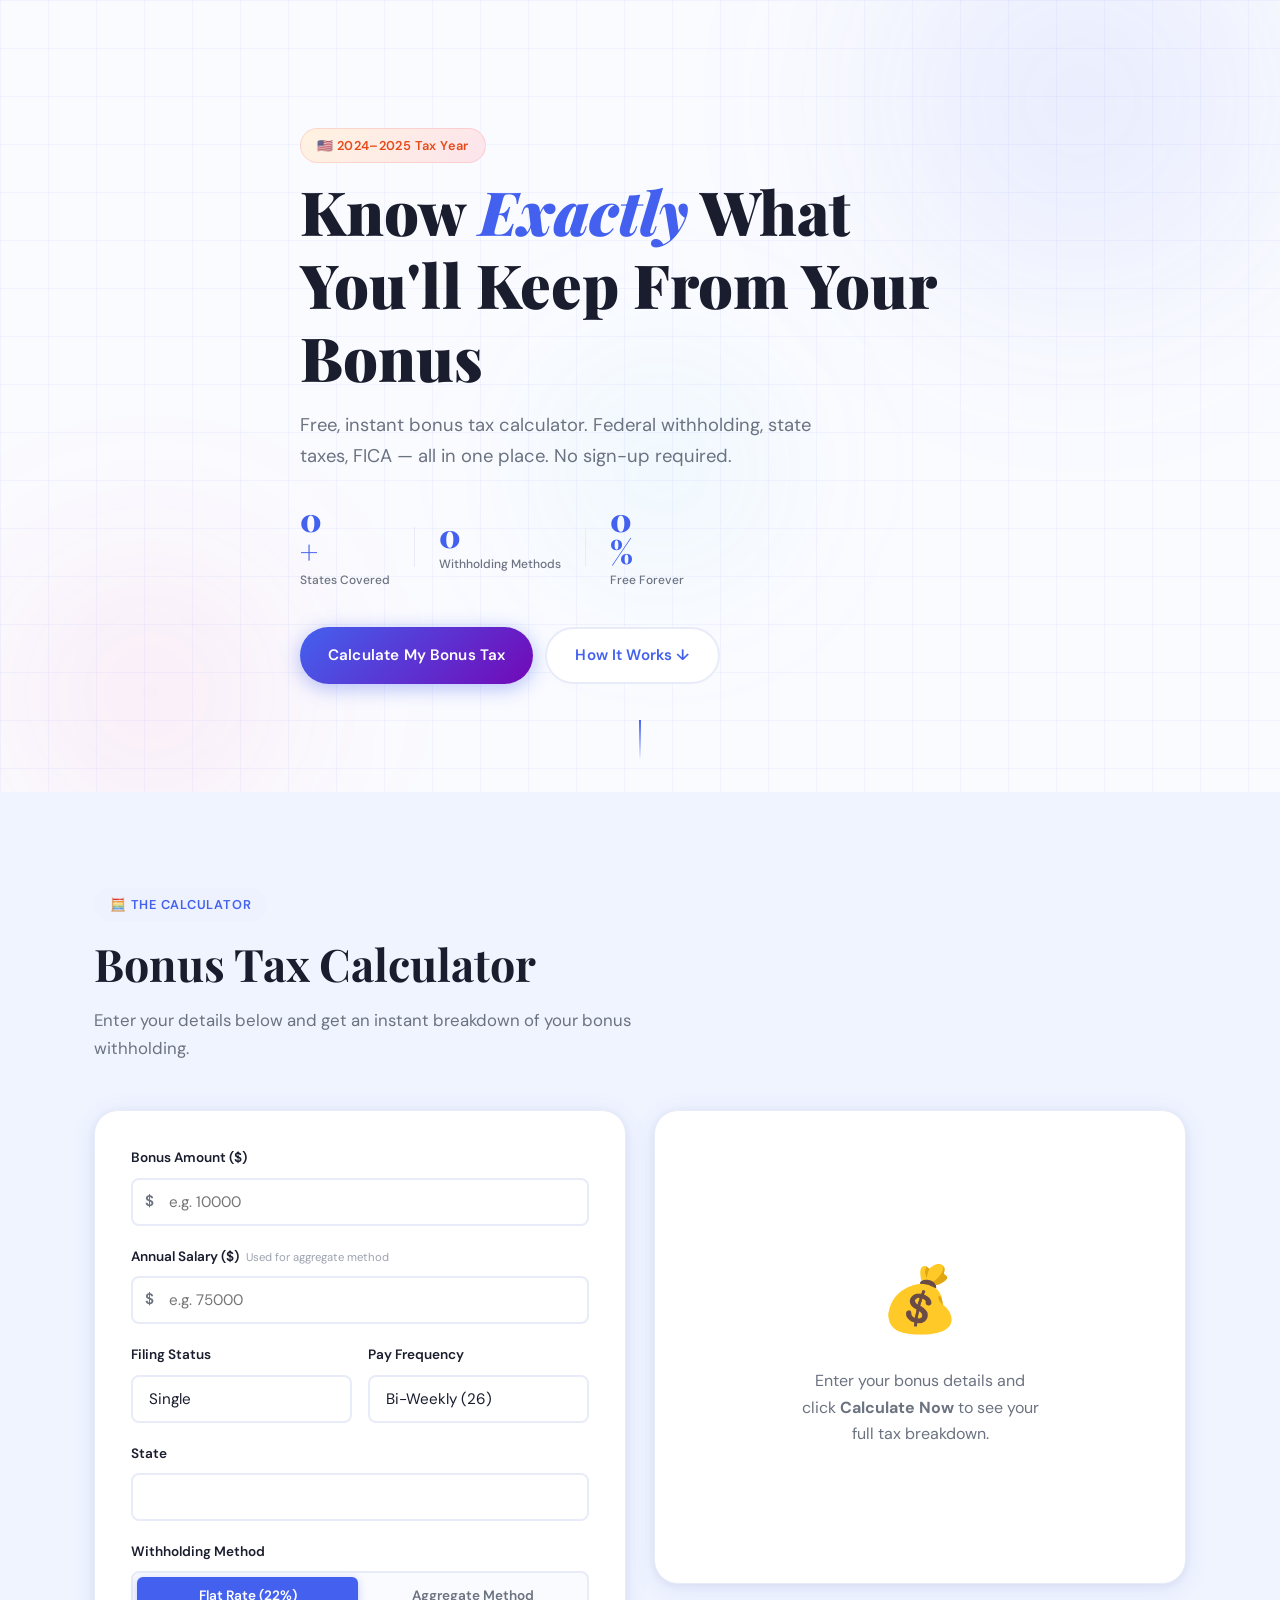
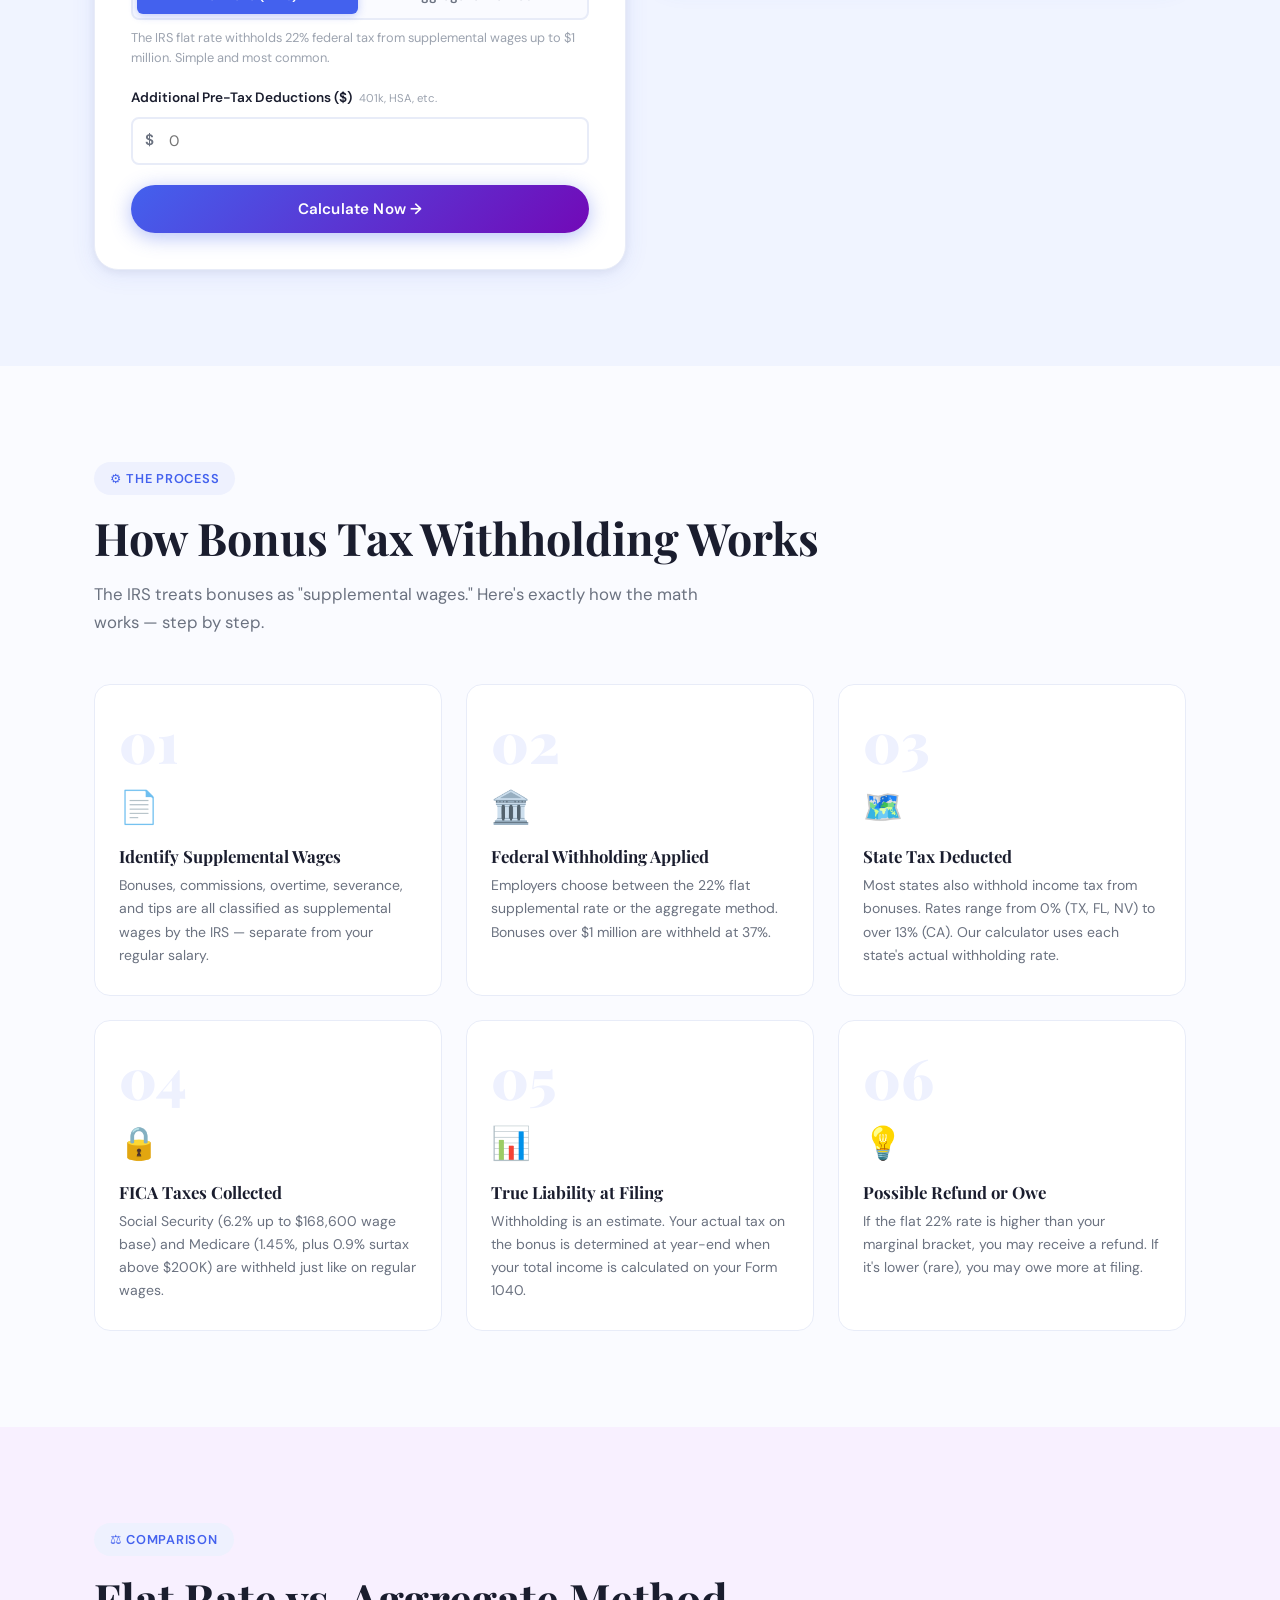
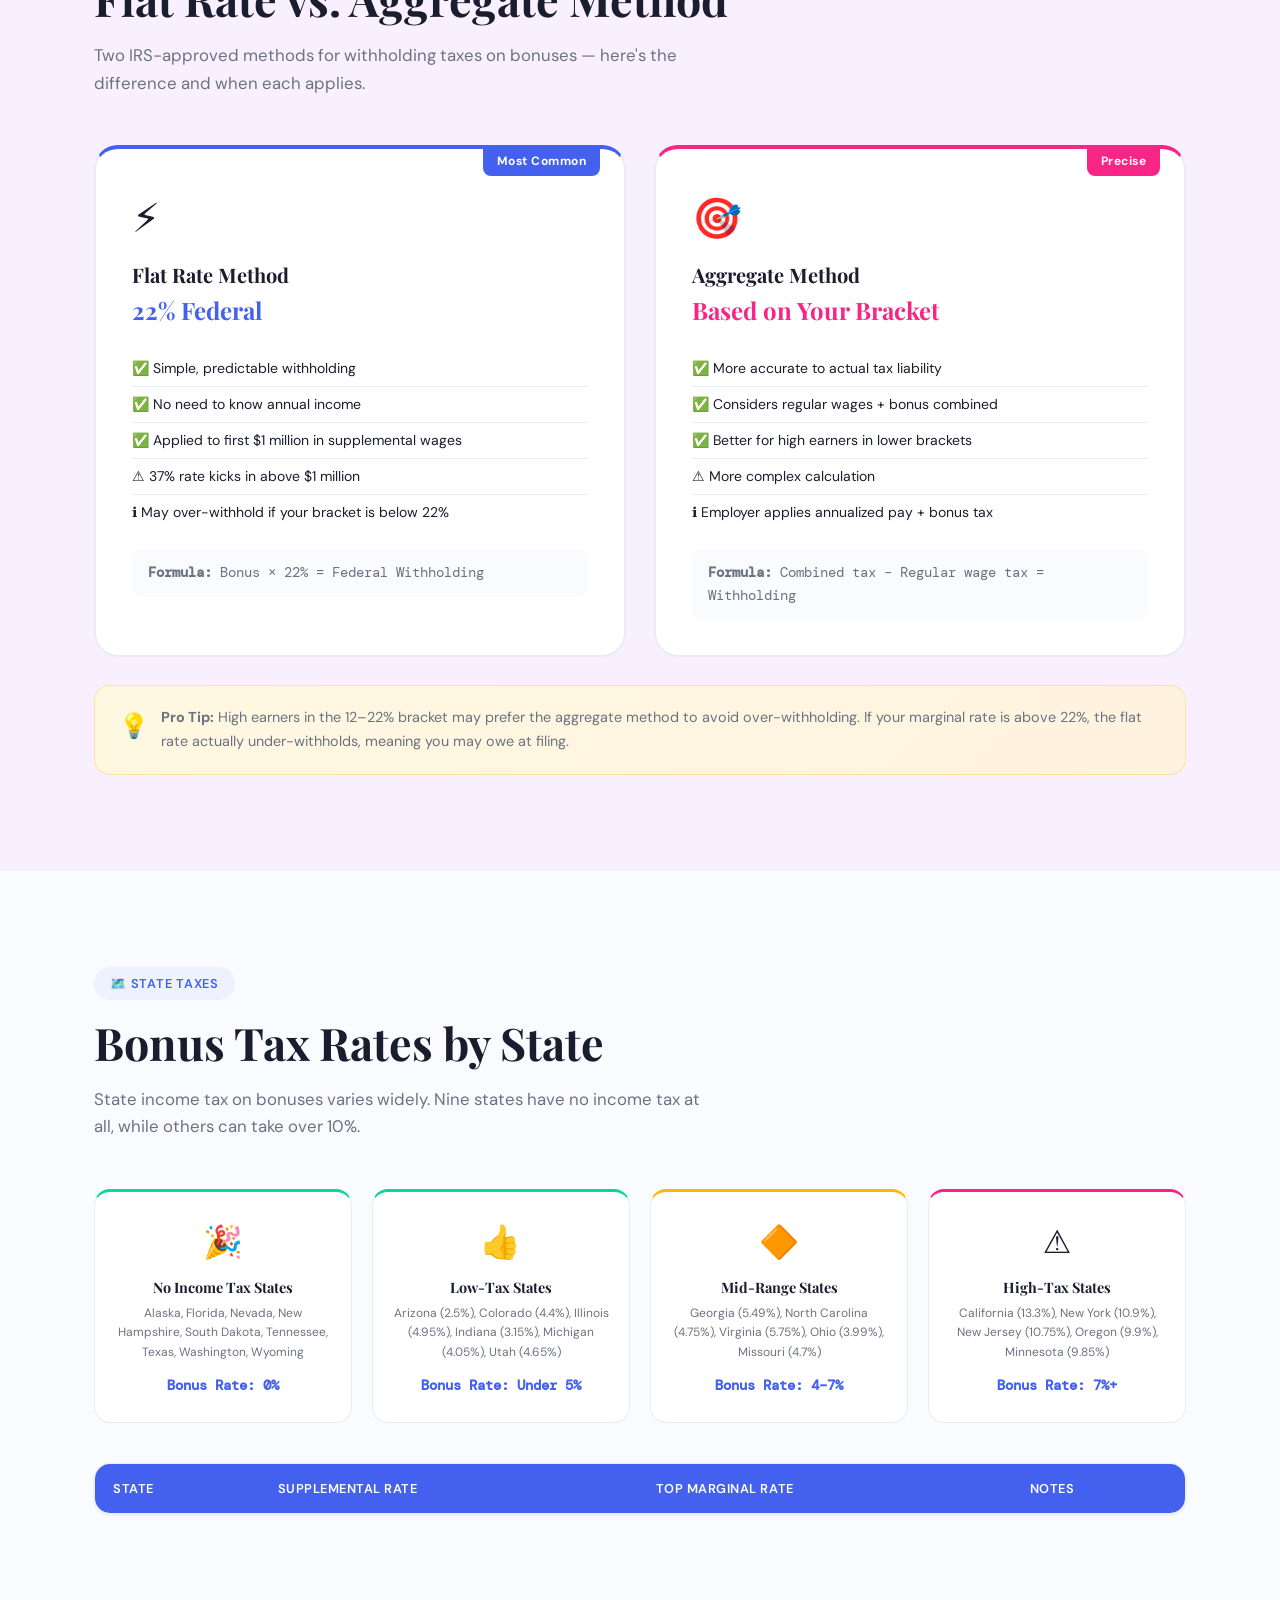
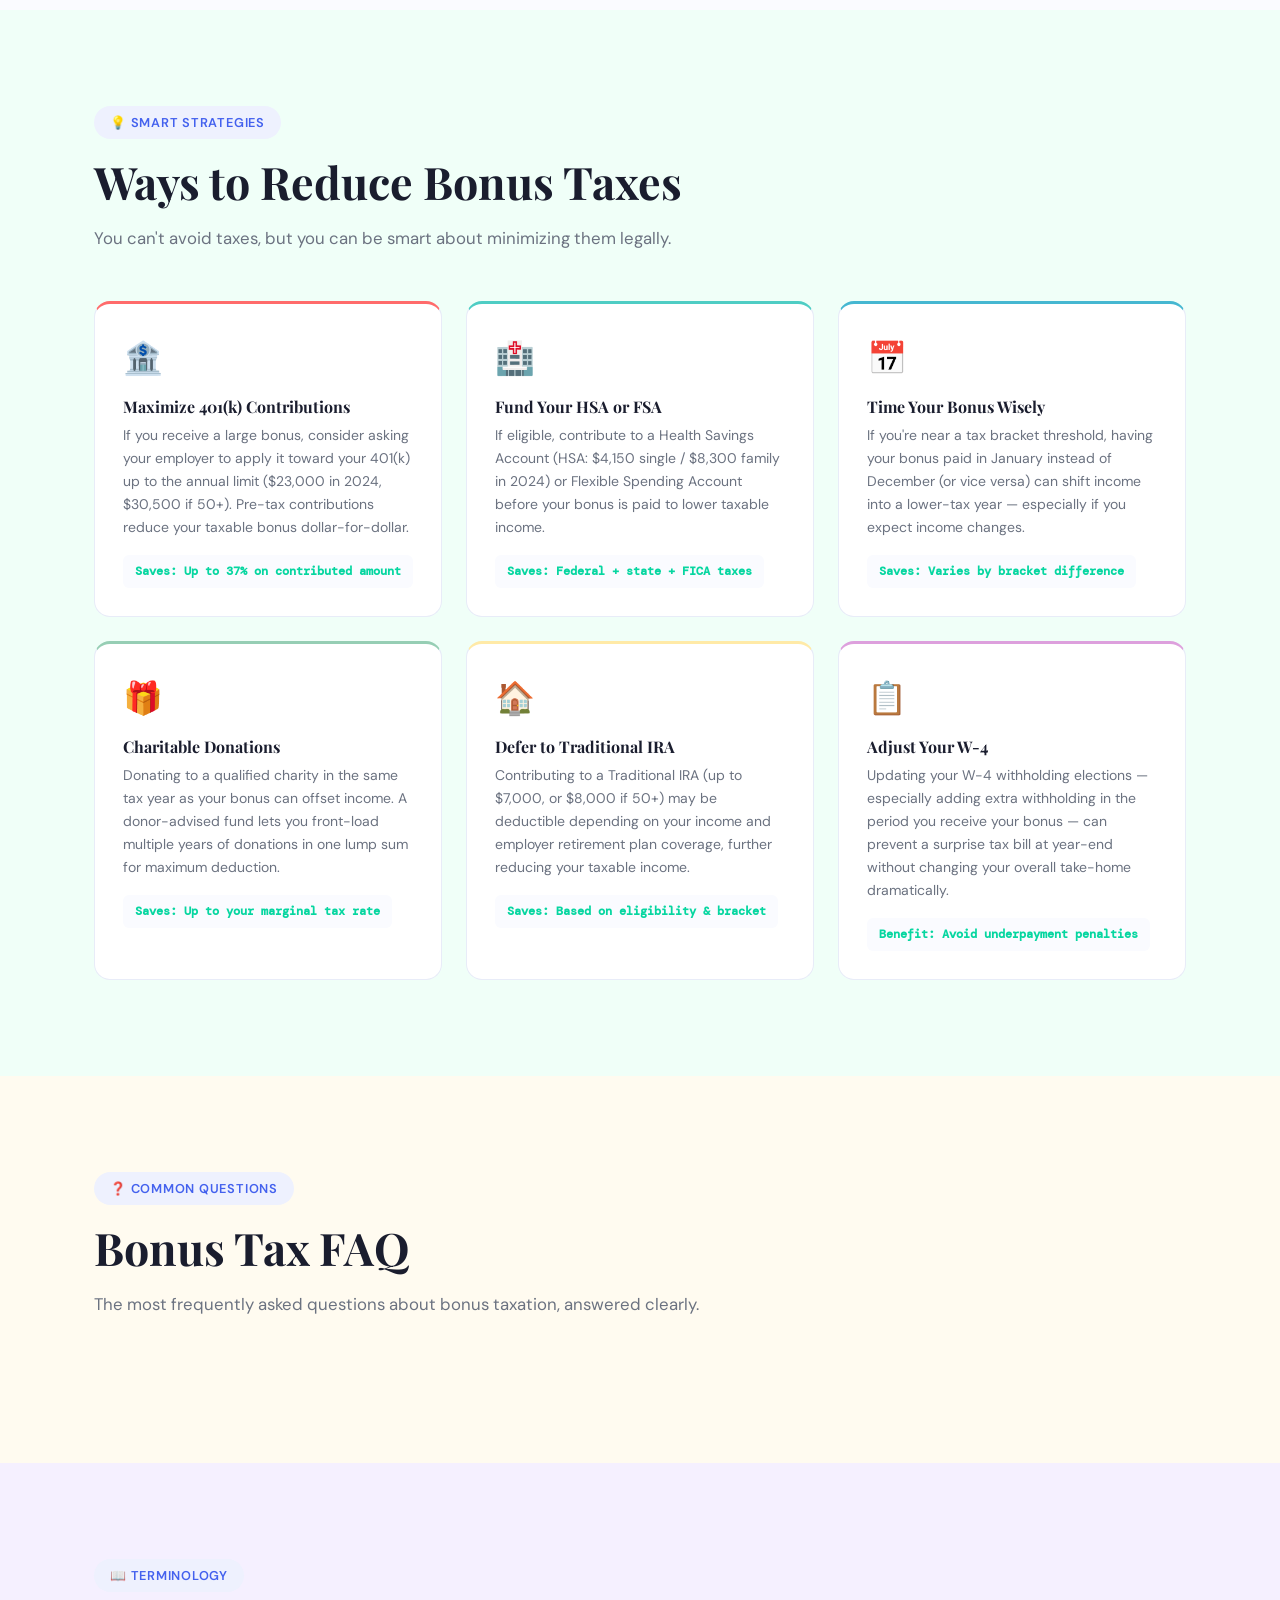
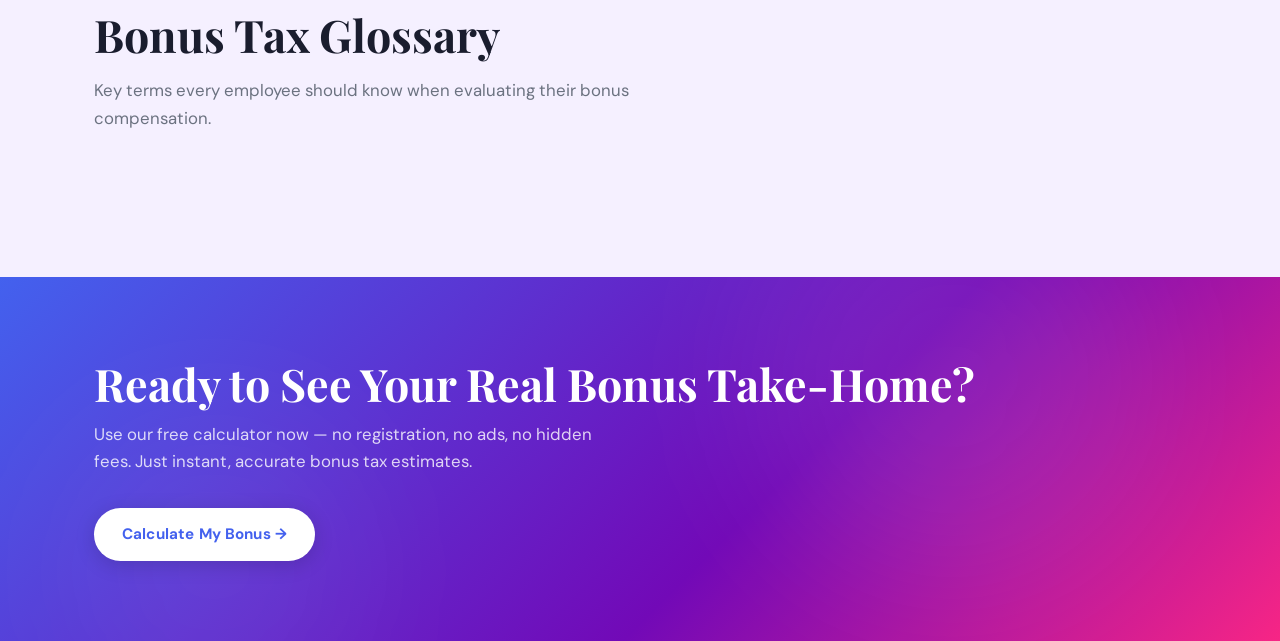
==== index.html @ 5c97c84c "Create index.html" ====
<!DOCTYPE html>
<html lang="en">
<head>
  <meta charset="UTF-8" />
  <meta name="viewport" content="width=device-width, initial-scale=1.0" />
  <title>Bonus Tax Calculator – Instant Bonus & Supplemental Wage Tax Estimator</title>
  <meta name="description" content="Free Bonus Tax Calculator – Calculate exactly how much tax you'll owe on your bonus. Supports flat-rate (22%), aggregate method, state taxes, and more. Instant, accurate results for 2024–2025." />
  <meta name="keywords" content="bonus tax calculator, supplemental wage tax, bonus tax rate, how is bonus taxed, bonus tax withholding, federal bonus tax, state bonus tax, aggregate method bonus tax, flat rate bonus tax, paycheck bonus calculator" />
  <meta name="robots" content="index, follow" />
  <link rel="canonical" href="https://bonustaxcalculator.github.io/" />

  <!-- Open Graph -->
  <meta property="og:title" content="Bonus Tax Calculator – Free & Instant" />
  <meta property="og:description" content="Find out how much of your bonus you'll keep after taxes. Federal, state, and FICA calculations in seconds." />
  <meta property="og:type" content="website" />
  <meta property="og:url" content="https://bonustaxcalculator.github.io/" />

  <!-- Twitter Card -->
  <meta name="twitter:card" content="summary_large_image" />
  <meta name="twitter:title" content="Bonus Tax Calculator" />
  <meta name="twitter:description" content="Instantly calculate your bonus after taxes. Supports all US states, filing statuses, and withholding methods." />

  <!-- Schema Markup -->
  <script type="application/ld+json">
  {
    "@context": "https://schema.org",
    "@type": "WebApplication",
    "name": "Bonus Tax Calculator",
    "url": "https://bonustaxcalculator.github.io/",
    "description": "A free online bonus tax calculator that estimates federal, state, Social Security, and Medicare taxes on supplemental wages and bonus payments.",
    "applicationCategory": "FinanceApplication",
    "operatingSystem": "All",
    "offers": {
      "@type": "Offer",
      "price": "0",
      "priceCurrency": "USD"
    },
    "featureList": [
      "Federal flat-rate bonus tax calculation (22%)",
      "Aggregate bonus tax method",
      "State income tax calculation",
      "FICA tax (Social Security & Medicare)",
      "2024-2025 tax year support",
      "All US states supported"
    ]
  }
  </script>
  <script type="application/ld+json">
  {
    "@context": "https://schema.org",
    "@type": "FAQPage",
    "mainEntity": [
      {
        "@type": "Question",
        "name": "How is a bonus taxed by the federal government?",
        "acceptedAnswer": {
          "@type": "Answer",
          "text": "The IRS classifies bonuses as supplemental wages. Employers can withhold at the flat 22% supplemental rate (or 37% above $1 million) or use the aggregate method, combining the bonus with regular wages and withholding at the blended rate."
        }
      },
      {
        "@type": "Question",
        "name": "What percentage of my bonus will I lose to taxes?",
        "acceptedAnswer": {
          "@type": "Answer",
          "text": "On average, 30–40% of a bonus is withheld when combining federal (22%), state, Social Security (6.2%), and Medicare (1.45%) taxes. Your actual take-home depends on your state, filing status, and total annual income."
        }
      },
      {
        "@type": "Question",
        "name": "Is a bonus taxed differently than regular income?",
        "acceptedAnswer": {
          "@type": "Answer",
          "text": "Bonuses are taxed at the same marginal rates as regular income on your tax return. However, withholding differs — employers use either the flat 22% supplemental rate or the aggregate method, which can create a larger withholding than your actual liability."
        }
      }
    ]
  }
  </script>

  <link rel="preconnect" href="https://fonts.googleapis.com" />
  <link rel="preconnect" href="https://fonts.gstatic.com" crossorigin />
  <link href="https://fonts.googleapis.com/css2?family=Playfair+Display:wght@700;900&family=DM+Sans:wght@300;400;500;600&family=DM+Mono:wght@400;500&display=swap" rel="stylesheet" />

  <link rel="stylesheet" href="style.css" />
</head>
<body>
  <div id="header-root"></div>

  <!-- HERO -->
  <section class="hero" id="home">
    <div class="hero-bg">
      <div class="blob blob-1"></div>
      <div class="blob blob-2"></div>
      <div class="blob blob-3"></div>
      <div class="grid-overlay"></div>
    </div>
    <div class="container hero-inner">
      <div class="hero-text animate-up">
        <span class="hero-badge">🇺🇸 2024–2025 Tax Year</span>
        <h1>Know <em>Exactly</em> What You'll Keep From Your Bonus</h1>
        <p class="hero-sub">Free, instant bonus tax calculator. Federal withholding, state taxes, FICA — all in one place. No sign-up required.</p>
        <div class="hero-stats">
          <div class="stat"><span class="stat-num" data-count="50">0</span><span>+</span><small>States Covered</small></div>
          <div class="stat-div"></div>
          <div class="stat"><span class="stat-num" data-count="2">0</span><span></span><small>Withholding Methods</small></div>
          <div class="stat-div"></div>
          <div class="stat"><span class="stat-num" data-count="100">0</span><span>%</span><small>Free Forever</small></div>
        </div>
      </div>
      <div class="hero-cta animate-up delay-2">
        <a href="#calculator" class="btn btn-primary pulse">Calculate My Bonus Tax</a>
        <a href="#how-it-works" class="btn btn-ghost">How It Works ↓</a>
      </div>
    </div>
    <div class="scroll-hint">
      <span></span>
    </div>
  </section>

  <!-- CALCULATOR -->
  <section class="section calc-section" id="calculator">
    <div class="container">
      <div class="section-label">🧮 The Calculator</div>
      <h2 class="section-title">Bonus Tax Calculator</h2>
      <p class="section-sub">Enter your details below and get an instant breakdown of your bonus withholding.</p>

      <div class="calc-wrapper">
        <div class="calc-form card">
          <div class="form-group">
            <label for="bonusAmount">Bonus Amount ($)</label>
            <div class="input-wrap">
              <span class="input-icon">$</span>
              <input type="number" id="bonusAmount" placeholder="e.g. 10000" min="0" step="100" />
            </div>
          </div>

          <div class="form-group">
            <label for="annualSalary">Annual Salary ($) <small>Used for aggregate method</small></label>
            <div class="input-wrap">
              <span class="input-icon">$</span>
              <input type="number" id="annualSalary" placeholder="e.g. 75000" min="0" step="1000" />
            </div>
          </div>

          <div class="form-row">
            <div class="form-group">
              <label for="filingStatus">Filing Status</label>
              <select id="filingStatus">
                <option value="single">Single</option>
                <option value="married_joint">Married Filing Jointly</option>
                <option value="married_sep">Married Filing Separately</option>
                <option value="head">Head of Household</option>
              </select>
            </div>
            <div class="form-group">
              <label for="payPeriod">Pay Frequency</label>
              <select id="payPeriod">
                <option value="26">Bi-Weekly (26)</option>
                <option value="24">Semi-Monthly (24)</option>
                <option value="12">Monthly (12)</option>
                <option value="52">Weekly (52)</option>
              </select>
            </div>
          </div>

          <div class="form-group">
            <label for="stateSelect">State</label>
            <select id="stateSelect"></select>
          </div>

          <div class="form-group">
            <label>Withholding Method</label>
            <div class="toggle-group">
              <button class="toggle-btn active" data-method="flat" id="flatBtn">Flat Rate (22%)</button>
              <button class="toggle-btn" data-method="aggregate" id="aggBtn">Aggregate Method</button>
            </div>
            <p class="method-note" id="methodNote">The IRS flat rate withholds 22% federal tax from supplemental wages up to $1 million. Simple and most common.</p>
          </div>

          <div class="form-group">
            <label for="additionalDeductions">Additional Pre-Tax Deductions ($) <small>401k, HSA, etc.</small></label>
            <div class="input-wrap">
              <span class="input-icon">$</span>
              <input type="number" id="additionalDeductions" placeholder="0" min="0" step="100" />
            </div>
          </div>

          <button class="btn btn-primary full-width" id="calcBtn">Calculate Now →</button>
        </div>

        <div class="calc-results card" id="resultsPanel">
          <div class="results-placeholder" id="resultsPlaceholder">
            <div class="placeholder-icon">💰</div>
            <p>Enter your bonus details and click <strong>Calculate Now</strong> to see your full tax breakdown.</p>
          </div>
          <div class="results-content hidden" id="resultsContent">
            <div class="results-header">
              <h3>Your Bonus Breakdown</h3>
              <span class="tag" id="methodTag">Flat Rate</span>
            </div>

            <div class="big-result">
              <small>Estimated Take-Home</small>
              <div class="big-num" id="takeHome">$0</div>
            </div>

            <div class="donut-wrap">
              <canvas id="donutChart" width="200" height="200"></canvas>
              <div class="donut-center">
                <small>Tax Rate</small>
                <strong id="effectiveRate">0%</strong>
              </div>
            </div>

            <div class="breakdown-list" id="breakdownList"></div>

            <div class="results-footer">
              <button class="btn btn-ghost small" id="resetBtn">Reset</button>
              <button class="btn btn-outline small" id="copyBtn">📋 Copy Results</button>
            </div>
          </div>
        </div>
      </div>
    </div>
  </section>

  <!-- HOW IT WORKS -->
  <section class="section how-section" id="how-it-works">
    <div class="container">
      <div class="section-label">⚙️ The Process</div>
      <h2 class="section-title">How Bonus Tax Withholding Works</h2>
      <p class="section-sub">The IRS treats bonuses as "supplemental wages." Here's exactly how the math works — step by step.</p>

      <div class="steps-grid">
        <div class="step-card animate-fade" style="--delay:0s">
          <div class="step-num">01</div>
          <div class="step-icon">📄</div>
          <h3>Identify Supplemental Wages</h3>
          <p>Bonuses, commissions, overtime, severance, and tips are all classified as supplemental wages by the IRS — separate from your regular salary.</p>
        </div>
        <div class="step-card animate-fade" style="--delay:0.1s">
          <div class="step-num">02</div>
          <div class="step-icon">🏛️</div>
          <h3>Federal Withholding Applied</h3>
          <p>Employers choose between the 22% flat supplemental rate or the aggregate method. Bonuses over $1 million are withheld at 37%.</p>
        </div>
        <div class="step-card animate-fade" style="--delay:0.2s">
          <div class="step-num">03</div>
          <div class="step-icon">🗺️</div>
          <h3>State Tax Deducted</h3>
          <p>Most states also withhold income tax from bonuses. Rates range from 0% (TX, FL, NV) to over 13% (CA). Our calculator uses each state's actual withholding rate.</p>
        </div>
        <div class="step-card animate-fade" style="--delay:0.3s">
          <div class="step-num">04</div>
          <div class="step-icon">🔒</div>
          <h3>FICA Taxes Collected</h3>
          <p>Social Security (6.2% up to $168,600 wage base) and Medicare (1.45%, plus 0.9% surtax above $200K) are withheld just like on regular wages.</p>
        </div>
        <div class="step-card animate-fade" style="--delay:0.4s">
          <div class="step-num">05</div>
          <div class="step-icon">📊</div>
          <h3>True Liability at Filing</h3>
          <p>Withholding is an estimate. Your actual tax on the bonus is determined at year-end when your total income is calculated on your Form 1040.</p>
        </div>
        <div class="step-card animate-fade" style="--delay:0.5s">
          <div class="step-num">06</div>
          <div class="step-icon">💡</div>
          <h3>Possible Refund or Owe</h3>
          <p>If the flat 22% rate is higher than your marginal bracket, you may receive a refund. If it's lower (rare), you may owe more at filing.</p>
        </div>
      </div>
    </div>
  </section>

  <!-- METHODS COMPARISON -->
  <section class="section methods-section" id="methods">
    <div class="container">
      <div class="section-label">⚖️ Comparison</div>
      <h2 class="section-title">Flat Rate vs. Aggregate Method</h2>
      <p class="section-sub">Two IRS-approved methods for withholding taxes on bonuses — here's the difference and when each applies.</p>

      <div class="methods-grid">
        <div class="method-card flat-card">
          <div class="method-badge">Most Common</div>
          <div class="method-icon">⚡</div>
          <h3>Flat Rate Method</h3>
          <p class="method-rate">22% Federal</p>
          <ul>
            <li>✅ Simple, predictable withholding</li>
            <li>✅ No need to know annual income</li>
            <li>✅ Applied to first $1 million in supplemental wages</li>
            <li>⚠️ 37% rate kicks in above $1 million</li>
            <li>ℹ️ May over-withhold if your bracket is below 22%</li>
          </ul>
          <div class="method-formula">
            <strong>Formula:</strong> Bonus × 22% = Federal Withholding
          </div>
        </div>
        <div class="method-card agg-card">
          <div class="method-badge alt">Precise</div>
          <div class="method-icon">🎯</div>
          <h3>Aggregate Method</h3>
          <p class="method-rate">Based on Your Bracket</p>
          <ul>
            <li>✅ More accurate to actual tax liability</li>
            <li>✅ Considers regular wages + bonus combined</li>
            <li>✅ Better for high earners in lower brackets</li>
            <li>⚠️ More complex calculation</li>
            <li>ℹ️ Employer applies annualized pay + bonus tax</li>
          </ul>
          <div class="method-formula">
            <strong>Formula:</strong> Combined tax – Regular wage tax = Withholding
          </div>
        </div>
      </div>

      <div class="methods-tip">
        <span>💡</span>
        <p><strong>Pro Tip:</strong> High earners in the 12–22% bracket may prefer the aggregate method to avoid over-withholding. If your marginal rate is above 22%, the flat rate actually under-withholds, meaning you may owe at filing.</p>
      </div>
    </div>
  </section>

  <!-- STATE TAX INFO -->
  <section class="section states-section" id="states">
    <div class="container">
      <div class="section-label">🗺️ State Taxes</div>
      <h2 class="section-title">Bonus Tax Rates by State</h2>
      <p class="section-sub">State income tax on bonuses varies widely. Nine states have no income tax at all, while others can take over 10%.</p>

      <div class="states-map-wrap">
        <div class="state-categories">
          <div class="cat-card no-tax">
            <div class="cat-icon">🎉</div>
            <h4>No Income Tax States</h4>
            <p>Alaska, Florida, Nevada, New Hampshire, South Dakota, Tennessee, Texas, Washington, Wyoming</p>
            <strong>Bonus Rate: 0%</strong>
          </div>
          <div class="cat-card low-tax">
            <div class="cat-icon">👍</div>
            <h4>Low-Tax States</h4>
            <p>Arizona (2.5%), Colorado (4.4%), Illinois (4.95%), Indiana (3.15%), Michigan (4.05%), Utah (4.65%)</p>
            <strong>Bonus Rate: Under 5%</strong>
          </div>
          <div class="cat-card mid-tax">
            <div class="cat-icon">🔶</div>
            <h4>Mid-Range States</h4>
            <p>Georgia (5.49%), North Carolina (4.75%), Virginia (5.75%), Ohio (3.99%), Missouri (4.7%)</p>
            <strong>Bonus Rate: 4–7%</strong>
          </div>
          <div class="cat-card high-tax">
            <div class="cat-icon">⚠️</div>
            <h4>High-Tax States</h4>
            <p>California (13.3%), New York (10.9%), New Jersey (10.75%), Oregon (9.9%), Minnesota (9.85%)</p>
            <strong>Bonus Rate: 7%+</strong>
          </div>
        </div>
      </div>

      <div class="state-table-wrap">
        <table class="state-table" id="stateTable">
          <thead>
            <tr>
              <th>State</th>
              <th>Supplemental Rate</th>
              <th>Top Marginal Rate</th>
              <th>Notes</th>
            </tr>
          </thead>
          <tbody id="stateTableBody"></tbody>
        </table>
      </div>
    </div>
  </section>

  <!-- TIPS SECTION -->
  <section class="section tips-section" id="tips">
    <div class="container">
      <div class="section-label">💡 Smart Strategies</div>
      <h2 class="section-title">Ways to Reduce Bonus Taxes</h2>
      <p class="section-sub">You can't avoid taxes, but you can be smart about minimizing them legally.</p>

      <div class="tips-grid">
        <div class="tip-card" style="--accent:#FF6B6B">
          <div class="tip-icon">🏦</div>
          <h3>Maximize 401(k) Contributions</h3>
          <p>If you receive a large bonus, consider asking your employer to apply it toward your 401(k) up to the annual limit ($23,000 in 2024, $30,500 if 50+). Pre-tax contributions reduce your taxable bonus dollar-for-dollar.</p>
          <div class="tip-save">Saves: Up to 37% on contributed amount</div>
        </div>
        <div class="tip-card" style="--accent:#4ECDC4">
          <div class="tip-icon">🏥</div>
          <h3>Fund Your HSA or FSA</h3>
          <p>If eligible, contribute to a Health Savings Account (HSA: $4,150 single / $8,300 family in 2024) or Flexible Spending Account before your bonus is paid to lower taxable income.</p>
          <div class="tip-save">Saves: Federal + state + FICA taxes</div>
        </div>
        <div class="tip-card" style="--accent:#45B7D1">
          <div class="tip-icon">📅</div>
          <h3>Time Your Bonus Wisely</h3>
          <p>If you're near a tax bracket threshold, having your bonus paid in January instead of December (or vice versa) can shift income into a lower-tax year — especially if you expect income changes.</p>
          <div class="tip-save">Saves: Varies by bracket difference</div>
        </div>
        <div class="tip-card" style="--accent:#96CEB4">
          <div class="tip-icon">🎁</div>
          <h3>Charitable Donations</h3>
          <p>Donating to a qualified charity in the same tax year as your bonus can offset income. A donor-advised fund lets you front-load multiple years of donations in one lump sum for maximum deduction.</p>
          <div class="tip-save">Saves: Up to your marginal tax rate</div>
        </div>
        <div class="tip-card" style="--accent:#FFEAA7">
          <div class="tip-icon">🏠</div>
          <h3>Defer to Traditional IRA</h3>
          <p>Contributing to a Traditional IRA (up to $7,000, or $8,000 if 50+) may be deductible depending on your income and employer retirement plan coverage, further reducing your taxable income.</p>
          <div class="tip-save">Saves: Based on eligibility & bracket</div>
        </div>
        <div class="tip-card" style="--accent:#DDA0DD">
          <div class="tip-icon">📋</div>
          <h3>Adjust Your W-4</h3>
          <p>Updating your W-4 withholding elections — especially adding extra withholding in the period you receive your bonus — can prevent a surprise tax bill at year-end without changing your overall take-home dramatically.</p>
          <div class="tip-save">Benefit: Avoid underpayment penalties</div>
        </div>
      </div>
    </div>
  </section>

  <!-- FAQ -->
  <section class="section faq-section" id="faq">
    <div class="container">
      <div class="section-label">❓ Common Questions</div>
      <h2 class="section-title">Bonus Tax FAQ</h2>
      <p class="section-sub">The most frequently asked questions about bonus taxation, answered clearly.</p>

      <div class="faq-list" id="faqList"></div>
    </div>
  </section>

  <!-- GLOSSARY -->
  <section class="section glossary-section" id="glossary">
    <div class="container">
      <div class="section-label">📖 Terminology</div>
      <h2 class="section-title">Bonus Tax Glossary</h2>
      <p class="section-sub">Key terms every employee should know when evaluating their bonus compensation.</p>
      <div class="glossary-grid" id="glossaryGrid"></div>
    </div>
  </section>

  <!-- CTA BANNER -->
  <section class="cta-banner">
    <div class="cta-bg">
      <div class="blob blob-cta1"></div>
      <div class="blob blob-cta2"></div>
    </div>
    <div class="container cta-inner">
      <div class="cta-text">
        <h2>Ready to See Your Real Bonus Take-Home?</h2>
        <p>Use our free calculator now — no registration, no ads, no hidden fees. Just instant, accurate bonus tax estimates.</p>
      </div>
      <a href="#calculator" class="btn btn-white">Calculate My Bonus →</a>
    </div>
  </section>

  <div id="footer-root"></div>

  <button class="back-to-top" id="backToTop" aria-label="Back to top">↑</button>

  <script src="components.js"></script>
  <script src="calculator.js"></script>
  <script src="app.js"></script>
</body>
</html>
---- style.css ----
/* ============================================================
   BONUS TAX CALCULATOR – STYLE.CSS
   Light theme, colorful, animated, production-grade
   ============================================================ */

/* ---- DESIGN TOKENS ---- */
:root {
  --c-bg: #FAFBFF;
  --c-surface: #FFFFFF;
  --c-border: #E8ECF8;

  --c-primary: #4361EE;
  --c-primary-light: #EEF1FE;
  --c-primary-dark: #2B44D0;

  --c-accent-1: #F72585;
  --c-accent-2: #7209B7;
  --c-accent-3: #4CC9F0;
  --c-accent-4: #06D6A0;
  --c-accent-5: #FF6B6B;
  --c-accent-6: #FFB703;

  --c-text: #1A1D2E;
  --c-text-muted: #6B7280;
  --c-text-light: #9CA3AF;

  --c-success: #06D6A0;
  --c-warning: #FFB703;
  --c-danger: #F72585;

  --shadow-sm: 0 1px 3px rgba(67,97,238,0.08), 0 1px 2px rgba(0,0,0,0.04);
  --shadow-md: 0 4px 24px rgba(67,97,238,0.10), 0 2px 8px rgba(0,0,0,0.06);
  --shadow-lg: 0 16px 48px rgba(67,97,238,0.14), 0 4px 16px rgba(0,0,0,0.08);

  --radius: 16px;
  --radius-sm: 8px;
  --radius-lg: 24px;

  --font-display: 'Playfair Display', Georgia, serif;
  --font-body: 'DM Sans', system-ui, sans-serif;
  --font-mono: 'DM Mono', 'Courier New', monospace;

  --nav-h: 72px;
  --section-pad: 96px;
}

/* ---- RESET & BASE ---- */
*, *::before, *::after { box-sizing: border-box; margin: 0; padding: 0; }
html { scroll-behavior: smooth; font-size: 16px; }
body {
  font-family: var(--font-body);
  background: var(--c-bg);
  color: var(--c-text);
  line-height: 1.65;
  overflow-x: hidden;
}
img { max-width: 100%; display: block; }
a { text-decoration: none; color: inherit; }
button { cursor: pointer; border: none; background: none; font-family: inherit; }

/* ---- TYPOGRAPHY ---- */
h1, h2, h3, h4 { font-family: var(--font-display); line-height: 1.2; }
h1 { font-size: clamp(2.2rem, 5vw, 3.8rem); font-weight: 900; }
h2 { font-size: clamp(1.8rem, 3.5vw, 2.8rem); font-weight: 700; }
h3 { font-size: 1.25rem; font-weight: 700; }
em { font-style: italic; color: var(--c-primary); }
p { color: var(--c-text-muted); }

/* ---- CONTAINER ---- */
.container { max-width: 1140px; margin: 0 auto; padding: 0 24px; }

/* ---- BUTTONS ---- */
.btn {
  display: inline-flex;
  align-items: center;
  justify-content: center;
  gap: 8px;
  padding: 14px 28px;
  border-radius: 50px;
  font-family: var(--font-body);
  font-weight: 600;
  font-size: 0.95rem;
  letter-spacing: 0.01em;
  transition: all 0.25s cubic-bezier(.34,1.56,.64,1);
  white-space: nowrap;
}
.btn-primary {
  background: linear-gradient(135deg, var(--c-primary), var(--c-accent-2));
  color: #fff;
  box-shadow: 0 4px 20px rgba(67,97,238,0.4);
}
.btn-primary:hover {
  transform: translateY(-2px) scale(1.03);
  box-shadow: 0 8px 32px rgba(67,97,238,0.5);
}
.btn-ghost {
  color: var(--c-primary);
  border: 2px solid var(--c-border);
  background: var(--c-surface);
}
.btn-ghost:hover {
  border-color: var(--c-primary);
  background: var(--c-primary-light);
  transform: translateY(-1px);
}
.btn-outline {
  color: var(--c-primary);
  border: 2px solid var(--c-primary);
  background: transparent;
}
.btn-outline:hover {
  background: var(--c-primary-light);
}
.btn-white {
  background: #fff;
  color: var(--c-primary);
  box-shadow: 0 4px 20px rgba(0,0,0,0.15);
  font-weight: 700;
}
.btn-white:hover {
  transform: translateY(-2px) scale(1.03);
  box-shadow: 0 8px 32px rgba(0,0,0,0.2);
}
.btn.full-width { width: 100%; }
.btn.small { padding: 10px 20px; font-size: 0.85rem; }
.pulse {
  animation: pulse 2.5s ease-in-out infinite;
}
@keyframes pulse {
  0%,100% { box-shadow: 0 4px 20px rgba(67,97,238,0.4); }
  50% { box-shadow: 0 4px 40px rgba(67,97,238,0.7); }
}

/* ---- CARD ---- */
.card {
  background: var(--c-surface);
  border: 1px solid var(--c-border);
  border-radius: var(--radius-lg);
  box-shadow: var(--shadow-md);
  padding: 36px;
}

/* ---- SECTION SHARED ---- */
.section { padding: var(--section-pad) 0; }
.section-label {
  display: inline-flex;
  align-items: center;
  gap: 6px;
  background: var(--c-primary-light);
  color: var(--c-primary);
  border-radius: 50px;
  padding: 6px 16px;
  font-size: 0.8rem;
  font-weight: 600;
  letter-spacing: 0.06em;
  text-transform: uppercase;
  margin-bottom: 16px;
}
.section-title { margin-bottom: 16px; }
.section-sub { font-size: 1.05rem; max-width: 620px; margin-bottom: 48px; }

/* ---- NAVBAR ---- */
.navbar {
  position: sticky;
  top: 0;
  z-index: 1000;
  height: var(--nav-h);
  display: flex;
  align-items: center;
  background: rgba(250,251,255,0.85);
  backdrop-filter: blur(20px);
  border-bottom: 1px solid var(--c-border);
  transition: box-shadow 0.3s;
}
.navbar.scrolled { box-shadow: var(--shadow-sm); }
.nav-inner {
  display: flex;
  align-items: center;
  justify-content: space-between;
  width: 100%;
}
.nav-logo {
  font-family: var(--font-display);
  font-weight: 900;
  font-size: 1.3rem;
  color: var(--c-primary);
  display: flex;
  align-items: center;
  gap: 8px;
}
.nav-logo .logo-icon {
  width: 34px; height: 34px;
  background: linear-gradient(135deg, var(--c-primary), var(--c-accent-2));
  border-radius: 10px;
  display: flex;
  align-items: center;
  justify-content: center;
  font-size: 1rem;
  color: #fff;
}
.nav-links {
  display: flex;
  list-style: none;
  gap: 4px;
}
.nav-links a {
  padding: 8px 14px;
  border-radius: 8px;
  font-size: 0.9rem;
  font-weight: 500;
  color: var(--c-text-muted);
  transition: all 0.2s;
}
.nav-links a:hover { color: var(--c-primary); background: var(--c-primary-light); }
.nav-cta { padding: 10px 22px; font-size: 0.875rem; }
.nav-menu-btn {
  display: none;
  flex-direction: column;
  gap: 5px;
  padding: 6px;
  cursor: pointer;
}
.nav-menu-btn span {
  display: block;
  width: 24px;
  height: 2px;
  background: var(--c-text);
  border-radius: 2px;
  transition: all 0.3s;
}

/* ---- HERO ---- */
.hero {
  position: relative;
  min-height: 88vh;
  display: flex;
  align-items: center;
  overflow: hidden;
  padding: 80px 0 60px;
}
.hero-bg {
  position: absolute;
  inset: 0;
  overflow: hidden;
  z-index: 0;
}
.grid-overlay {
  position: absolute;
  inset: 0;
  background-image:
    linear-gradient(rgba(67,97,238,0.05) 1px, transparent 1px),
    linear-gradient(90deg, rgba(67,97,238,0.05) 1px, transparent 1px);
  background-size: 48px 48px;
}
.blob {
  position: absolute;
  border-radius: 50%;
  filter: blur(80px);
  animation: blobFloat 8s ease-in-out infinite;
}
.blob-1 {
  width: 600px; height: 600px;
  background: radial-gradient(circle, rgba(67,97,238,0.12), transparent 70%);
  top: -200px; right: -100px;
  animation-delay: 0s;
}
.blob-2 {
  width: 400px; height: 400px;
  background: radial-gradient(circle, rgba(247,37,133,0.10), transparent 70%);
  bottom: -100px; left: -50px;
  animation-delay: -3s;
}
.blob-3 {
  width: 300px; height: 300px;
  background: radial-gradient(circle, rgba(76,201,240,0.12), transparent 70%);
  top: 40%; left: 40%;
  animation-delay: -5s;
}
@keyframes blobFloat {
  0%,100% { transform: translate(0,0) scale(1); }
  33% { transform: translate(20px,-20px) scale(1.05); }
  66% { transform: translate(-15px,15px) scale(0.95); }
}
.hero-inner {
  position: relative;
  z-index: 1;
  display: flex;
  flex-direction: column;
  align-items: flex-start;
  gap: 36px;
}
.hero-badge {
  display: inline-flex;
  align-items: center;
  gap: 6px;
  background: linear-gradient(135deg, #FFF3E0, #FCE4EC);
  border: 1px solid rgba(255,107,107,0.2);
  color: #E64A19;
  padding: 6px 16px;
  border-radius: 50px;
  font-size: 0.8rem;
  font-weight: 600;
  margin-bottom: 12px;
  letter-spacing: 0.03em;
}
.hero-text { max-width: 680px; }
.hero-text h1 { margin-bottom: 16px; color: var(--c-text); }
.hero-sub { font-size: 1.15rem; margin-bottom: 32px; max-width: 540px; }
.hero-stats {
  display: flex;
  align-items: center;
  gap: 24px;
  flex-wrap: wrap;
}
.stat { display: flex; flex-direction: column; }
.stat-num {
  font-family: var(--font-display);
  font-size: 2rem;
  font-weight: 900;
  color: var(--c-primary);
  line-height: 1;
}
.stat span { font-family: var(--font-display); font-size: 2rem; font-weight: 900; color: var(--c-primary); line-height: 1; }
.stat small { font-size: 0.75rem; color: var(--c-text-muted); margin-top: 4px; font-weight: 500; }
.stat-div { width: 1px; height: 40px; background: var(--c-border); }
.hero-cta { display: flex; gap: 12px; flex-wrap: wrap; }
.scroll-hint {
  position: absolute;
  bottom: 32px;
  left: 50%;
  transform: translateX(-50%);
  z-index: 1;
}
.scroll-hint span {
  display: block;
  width: 2px;
  height: 40px;
  background: linear-gradient(to bottom, var(--c-primary), transparent);
  margin: 0 auto;
  animation: scrollHint 1.5s ease-in-out infinite;
}
@keyframes scrollHint { 0%,100% { opacity:1; transform:scaleY(1); transform-origin:top; } 50% { opacity:0.4; } }

/* ---- CALCULATOR SECTION ---- */
.calc-section { background: #F0F4FF; }
.calc-wrapper {
  display: grid;
  grid-template-columns: 1fr 1fr;
  gap: 28px;
  align-items: start;
}

/* Form styles */
.form-group { margin-bottom: 20px; }
.form-group label {
  display: block;
  font-size: 0.85rem;
  font-weight: 600;
  color: var(--c-text);
  margin-bottom: 8px;
}
.form-group label small { font-weight: 400; color: var(--c-text-light); margin-left: 4px; }
.input-wrap { position: relative; }
.input-icon {
  position: absolute;
  left: 14px;
  top: 50%;
  transform: translateY(-50%);
  font-weight: 600;
  color: var(--c-text-muted);
  font-size: 0.95rem;
}
input[type="number"], select {
  width: 100%;
  height: 48px;
  border: 2px solid var(--c-border);
  border-radius: var(--radius-sm);
  font-family: var(--font-body);
  font-size: 0.95rem;
  color: var(--c-text);
  background: var(--c-surface);
  transition: border-color 0.2s, box-shadow 0.2s;
  outline: none;
  appearance: none;
}
input[type="number"] { padding: 0 16px 0 36px; }
select { padding: 0 16px; cursor: pointer; }
input:focus, select:focus {
  border-color: var(--c-primary);
  box-shadow: 0 0 0 3px rgba(67,97,238,0.12);
}
.form-row { display: grid; grid-template-columns: 1fr 1fr; gap: 16px; }

/* Toggle group */
.toggle-group {
  display: flex;
  background: var(--c-bg);
  border: 2px solid var(--c-border);
  border-radius: var(--radius-sm);
  padding: 4px;
  gap: 4px;
  margin-bottom: 8px;
}
.toggle-btn {
  flex: 1;
  padding: 10px 16px;
  border-radius: 6px;
  font-size: 0.85rem;
  font-weight: 600;
  color: var(--c-text-muted);
  transition: all 0.2s;
}
.toggle-btn.active {
  background: var(--c-primary);
  color: #fff;
  box-shadow: 0 2px 8px rgba(67,97,238,0.3);
}
.method-note {
  font-size: 0.8rem;
  color: var(--c-text-light);
  line-height: 1.5;
}

/* Results panel */
.results-placeholder {
  display: flex;
  flex-direction: column;
  align-items: center;
  justify-content: center;
  min-height: 400px;
  text-align: center;
  gap: 16px;
}
.placeholder-icon { font-size: 4rem; animation: float 3s ease-in-out infinite; }
@keyframes float { 0%,100% { transform:translateY(0); } 50% { transform:translateY(-10px); } }
.results-placeholder p { color: var(--c-text-muted); max-width: 240px; }
.hidden { display: none !important; }
.results-header {
  display: flex;
  align-items: center;
  justify-content: space-between;
  margin-bottom: 24px;
}
.tag {
  background: var(--c-primary-light);
  color: var(--c-primary);
  padding: 4px 12px;
  border-radius: 50px;
  font-size: 0.75rem;
  font-weight: 600;
}
.big-result { text-align: center; margin-bottom: 24px; }
.big-result small { font-size: 0.8rem; color: var(--c-text-light); display: block; margin-bottom: 4px; }
.big-num {
  font-family: var(--font-display);
  font-size: 3rem;
  font-weight: 900;
  color: var(--c-success);
  animation: countUp 0.6s ease-out;
}
@keyframes countUp { from { transform:scale(0.8); opacity:0; } to { transform:scale(1); opacity:1; } }

/* Donut chart */
.donut-wrap {
  position: relative;
  width: 200px;
  height: 200px;
  margin: 0 auto 24px;
}
.donut-center {
  position: absolute;
  top: 50%;
  left: 50%;
  transform: translate(-50%,-50%);
  text-align: center;
  pointer-events: none;
}
.donut-center small { display: block; font-size: 0.7rem; color: var(--c-text-light); }
.donut-center strong { font-family: var(--font-display); font-size: 1.6rem; font-weight: 900; color: var(--c-text); }

/* Breakdown list */
.breakdown-list { border-top: 1px solid var(--c-border); padding-top: 16px; }
.breakdown-item {
  display: flex;
  align-items: center;
  justify-content: space-between;
  padding: 10px 0;
  border-bottom: 1px solid var(--c-border);
  animation: slideIn 0.3s ease-out both;
}
.breakdown-item:last-child { border-bottom: none; }
.bi-label { display: flex; align-items: center; gap: 8px; font-size: 0.9rem; }
.bi-dot { width: 10px; height: 10px; border-radius: 50%; flex-shrink: 0; }
.bi-amount {
  font-family: var(--font-mono);
  font-weight: 600;
  font-size: 0.9rem;
}
.bi-amount.negative { color: var(--c-danger); }
.bi-amount.positive { color: var(--c-success); }
.results-footer { display: flex; gap: 12px; margin-top: 20px; justify-content: flex-end; }
@keyframes slideIn { from { transform:translateX(10px); opacity:0; } to { transform:translateX(0); opacity:1; } }

/* ---- HOW IT WORKS ---- */
.steps-grid {
  display: grid;
  grid-template-columns: repeat(3, 1fr);
  gap: 24px;
}
.step-card {
  background: var(--c-surface);
  border: 1px solid var(--c-border);
  border-radius: var(--radius);
  padding: 28px 24px;
  position: relative;
  transition: transform 0.3s, box-shadow 0.3s;
  animation: fadeUp 0.5s ease-out both;
  animation-delay: var(--delay);
}
.step-card:hover {
  transform: translateY(-6px);
  box-shadow: var(--shadow-lg);
  border-color: var(--c-primary);
}
.step-num {
  font-family: var(--font-display);
  font-size: 3.5rem;
  font-weight: 900;
  color: var(--c-primary-light);
  line-height: 1;
  margin-bottom: 12px;
}
.step-icon { font-size: 2rem; margin-bottom: 12px; }
.step-card h3 { margin-bottom: 8px; font-size: 1.05rem; }
.step-card p { font-size: 0.875rem; }

/* ---- METHODS ---- */
.methods-section { background: #F8F0FF; }
.methods-grid {
  display: grid;
  grid-template-columns: 1fr 1fr;
  gap: 28px;
  margin-bottom: 28px;
}
.method-card {
  background: var(--c-surface);
  border-radius: var(--radius-lg);
  padding: 36px;
  position: relative;
  border: 2px solid var(--c-border);
  transition: transform 0.3s, box-shadow 0.3s;
}
.method-card:hover {
  transform: translateY(-4px);
  box-shadow: var(--shadow-lg);
}
.flat-card { border-top: 4px solid var(--c-primary); }
.agg-card { border-top: 4px solid var(--c-accent-1); }
.method-badge {
  position: absolute;
  top: -1px;
  right: 24px;
  background: var(--c-primary);
  color: #fff;
  padding: 4px 14px;
  border-radius: 0 0 8px 8px;
  font-size: 0.75rem;
  font-weight: 700;
  letter-spacing: 0.04em;
}
.method-badge.alt { background: var(--c-accent-1); }
.method-icon { font-size: 2.5rem; margin-bottom: 12px; }
.method-card h3 { margin-bottom: 4px; }
.method-rate {
  font-family: var(--font-display);
  font-size: 1.5rem;
  font-weight: 700;
  color: var(--c-primary);
  margin-bottom: 20px;
}
.agg-card .method-rate { color: var(--c-accent-1); }
.method-card ul { list-style: none; margin-bottom: 20px; }
.method-card ul li { padding: 6px 0; font-size: 0.875rem; border-bottom: 1px solid var(--c-border); }
.method-card ul li:last-child { border-bottom: none; }
.method-formula {
  background: var(--c-bg);
  border-radius: var(--radius-sm);
  padding: 12px 16px;
  font-size: 0.85rem;
  font-family: var(--font-mono);
  color: var(--c-text-muted);
}
.methods-tip {
  display: flex;
  align-items: flex-start;
  gap: 12px;
  background: linear-gradient(135deg, #FFF8E1, #FFF3E0);
  border: 1px solid rgba(255,183,3,0.3);
  border-radius: var(--radius);
  padding: 20px 24px;
}
.methods-tip span { font-size: 1.5rem; flex-shrink: 0; }
.methods-tip p { font-size: 0.9rem; color: var(--c-text-muted); }

/* ---- STATES SECTION ---- */
.state-categories {
  display: grid;
  grid-template-columns: repeat(4, 1fr);
  gap: 20px;
  margin-bottom: 40px;
}
.cat-card {
  background: var(--c-surface);
  border-radius: var(--radius);
  padding: 24px 20px;
  border: 1px solid var(--c-border);
  text-align: center;
  transition: transform 0.3s, box-shadow 0.3s;
}
.cat-card:hover { transform: translateY(-4px); box-shadow: var(--shadow-md); }
.no-tax { border-top: 3px solid var(--c-success); }
.low-tax { border-top: 3px solid var(--c-accent-4); }
.mid-tax { border-top: 3px solid var(--c-warning); }
.high-tax { border-top: 3px solid var(--c-danger); }
.cat-icon { font-size: 2rem; margin-bottom: 10px; }
.cat-card h4 { font-size: 0.9rem; margin-bottom: 8px; }
.cat-card p { font-size: 0.75rem; margin-bottom: 10px; line-height: 1.6; }
.cat-card strong { font-family: var(--font-mono); font-size: 0.85rem; color: var(--c-primary); }

.state-table-wrap {
  overflow-x: auto;
  border-radius: var(--radius);
  border: 1px solid var(--c-border);
  box-shadow: var(--shadow-sm);
}
.state-table {
  width: 100%;
  border-collapse: collapse;
  background: var(--c-surface);
  font-size: 0.875rem;
}
.state-table th {
  background: var(--c-primary);
  color: #fff;
  padding: 14px 18px;
  text-align: left;
  font-weight: 600;
  font-size: 0.8rem;
  letter-spacing: 0.04em;
  text-transform: uppercase;
}
.state-table td {
  padding: 12px 18px;
  border-bottom: 1px solid var(--c-border);
  color: var(--c-text-muted);
}
.state-table tr:hover td { background: var(--c-primary-light); }
.state-table tr:last-child td { border-bottom: none; }
.badge-rate {
  display: inline-block;
  padding: 3px 10px;
  border-radius: 50px;
  font-size: 0.75rem;
  font-weight: 700;
  font-family: var(--font-mono);
}
.rate-0 { background: #E8F5E9; color: #2E7D32; }
.rate-low { background: #E3F2FD; color: #1565C0; }
.rate-mid { background: #FFF8E1; color: #E65100; }
.rate-high { background: #FCE4EC; color: #C62828; }

/* ---- TIPS SECTION ---- */
.tips-section { background: #F0FFF8; }
.tips-grid {
  display: grid;
  grid-template-columns: repeat(3, 1fr);
  gap: 24px;
}
.tip-card {
  background: var(--c-surface);
  border-radius: var(--radius);
  padding: 28px;
  border: 1px solid var(--c-border);
  border-top: 3px solid var(--accent);
  transition: transform 0.3s, box-shadow 0.3s;
}
.tip-card:hover { transform: translateY(-4px); box-shadow: var(--shadow-md); }
.tip-icon { font-size: 2rem; margin-bottom: 12px; }
.tip-card h3 { margin-bottom: 8px; font-size: 1rem; }
.tip-card p { font-size: 0.875rem; margin-bottom: 16px; }
.tip-save {
  display: inline-block;
  background: var(--c-bg);
  border-radius: 6px;
  padding: 6px 12px;
  font-size: 0.78rem;
  font-weight: 600;
  color: var(--c-success);
  font-family: var(--font-mono);
}

/* ---- FAQ SECTION ---- */
.faq-section { background: #FFFBF0; }
.faq-list { max-width: 760px; margin: 0 auto; }
.faq-item {
  border: 1px solid var(--c-border);
  border-radius: var(--radius);
  margin-bottom: 12px;
  overflow: hidden;
  background: var(--c-surface);
  transition: box-shadow 0.2s;
}
.faq-item.open { box-shadow: var(--shadow-md); border-color: var(--c-primary); }
.faq-q {
  width: 100%;
  display: flex;
  align-items: center;
  justify-content: space-between;
  padding: 20px 24px;
  font-weight: 600;
  font-size: 0.95rem;
  color: var(--c-text);
  text-align: left;
  cursor: pointer;
  transition: background 0.2s;
}
.faq-q:hover { background: var(--c-primary-light); }
.faq-chevron {
  width: 24px; height: 24px;
  border-radius: 50%;
  background: var(--c-border);
  display: flex;
  align-items: center;
  justify-content: center;
  font-size: 0.7rem;
  flex-shrink: 0;
  transition: transform 0.3s, background 0.2s;
}
.faq-item.open .faq-chevron { transform: rotate(180deg); background: var(--c-primary); color: #fff; }
.faq-a {
  max-height: 0;
  overflow: hidden;
  transition: max-height 0.4s ease, padding 0.3s;
}
.faq-item.open .faq-a { max-height: 500px; }
.faq-a-inner { padding: 0 24px 20px; font-size: 0.9rem; color: var(--c-text-muted); line-height: 1.7; }

/* ---- GLOSSARY ---- */
.glossary-section { background: #F5F0FF; }
.glossary-grid {
  display: grid;
  grid-template-columns: repeat(3, 1fr);
  gap: 20px;
}
.glossary-item {
  background: var(--c-surface);
  border-radius: var(--radius);
  padding: 22px 20px;
  border-left: 4px solid var(--c-primary);
  border: 1px solid var(--c-border);
  border-left: 4px solid var(--c-primary);
  transition: transform 0.2s, box-shadow 0.2s;
}
.glossary-item:hover { transform: translateY(-2px); box-shadow: var(--shadow-sm); }
.glossary-term {
  font-family: var(--font-mono);
  font-weight: 600;
  color: var(--c-primary);
  font-size: 0.85rem;
  letter-spacing: 0.03em;
  margin-bottom: 6px;
}
.glossary-def { font-size: 0.85rem; line-height: 1.6; }

/* ---- CTA BANNER ---- */
.cta-banner {
  position: relative;
  overflow: hidden;
  background: linear-gradient(135deg, var(--c-primary) 0%, var(--c-accent-2) 60%, var(--c-accent-1) 100%);
  padding: 80px 0;
}
.cta-bg { position: absolute; inset: 0; overflow: hidden; }
.blob-cta1 {
  position: absolute;
  width: 400px; height: 400px;
  background: rgba(255,255,255,0.08);
  border-radius: 50%;
  top: -100px; right: 10%;
  animation: blobFloat 6s ease-in-out infinite;
}
.blob-cta2 {
  position: absolute;
  width: 300px; height: 300px;
  background: rgba(255,255,255,0.06);
  border-radius: 50%;
  bottom: -80px; left: 5%;
  animation: blobFloat 8s ease-in-out infinite reverse;
}
.cta-inner {
  position: relative;
  z-index: 1;
  display: flex;
  align-items: center;
  justify-content: space-between;
  gap: 32px;
  flex-wrap: wrap;
}
.cta-text h2 { color: #fff; margin-bottom: 10px; }
.cta-text p { color: rgba(255,255,255,0.8); max-width: 500px; font-size: 1.05rem; }

/* ---- FOOTER ---- */
.footer {
  background: #0F1120;
  color: rgba(255,255,255,0.7);
  padding: 64px 0 32px;
}
.footer-grid {
  display: grid;
  grid-template-columns: 2fr 1fr 1fr 1fr;
  gap: 40px;
  margin-bottom: 48px;
}
.footer-brand .nav-logo { color: #fff; margin-bottom: 16px; }
.footer-brand p { font-size: 0.875rem; line-height: 1.7; max-width: 280px; }
.footer-col h4 {
  font-family: var(--font-body);
  font-weight: 700;
  font-size: 0.85rem;
  letter-spacing: 0.06em;
  text-transform: uppercase;
  color: #fff;
  margin-bottom: 16px;
}
.footer-col ul { list-style: none; }
.footer-col ul li { margin-bottom: 10px; }
.footer-col ul a {
  font-size: 0.875rem;
  color: rgba(255,255,255,0.6);
  transition: color 0.2s;
}
.footer-col ul a:hover { color: var(--c-accent-3); }
.footer-bottom {
  border-top: 1px solid rgba(255,255,255,0.08);
  padding-top: 28px;
  display: flex;
  align-items: center;
  justify-content: space-between;
  flex-wrap: wrap;
  gap: 12px;
}
.footer-bottom p { font-size: 0.8rem; }
.footer-disclaimer { font-size: 0.75rem; opacity: 0.5; max-width: 500px; line-height: 1.6; }

/* ---- BACK TO TOP ---- */
.back-to-top {
  position: fixed;
  bottom: 28px;
  right: 28px;
  width: 46px;
  height: 46px;
  background: var(--c-primary);
  color: #fff;
  border-radius: 50%;
  font-size: 1.1rem;
  display: flex;
  align-items: center;
  justify-content: center;
  box-shadow: var(--shadow-md);
  opacity: 0;
  pointer-events: none;
  transform: translateY(12px);
  transition: all 0.3s;
  z-index: 900;
}
.back-to-top.visible { opacity: 1; pointer-events: all; transform: translateY(0); }
.back-to-top:hover { background: var(--c-primary-dark); transform: translateY(-2px); }

/* ---- ANIMATIONS ---- */
.animate-up { animation: fadeUp 0.7s ease-out both; }
.delay-2 { animation-delay: 0.2s; }
.delay-4 { animation-delay: 0.4s; }
@keyframes fadeUp { from { transform:translateY(30px); opacity:0; } to { transform:translateY(0); opacity:1; } }
.animate-fade { opacity: 0; transform: translateY(20px); transition: opacity 0.5s ease, transform 0.5s ease; }
.animate-fade.visible { opacity: 1; transform: translateY(0); }

/* ---- MOBILE NAV ---- */
.mobile-nav {
  display: none;
  position: fixed;
  inset: 0;
  background: rgba(15,17,32,0.5);
  z-index: 999;
  backdrop-filter: blur(4px);
}
.mobile-nav.open { display: flex; align-items: flex-end; }
.mobile-nav-inner {
  width: 100%;
  background: var(--c-surface);
  border-radius: 24px 24px 0 0;
  padding: 24px;
}
.mobile-nav-links { list-style: none; }
.mobile-nav-links li { border-bottom: 1px solid var(--c-border); }
.mobile-nav-links a {
  display: block;
  padding: 16px 4px;
  font-weight: 600;
  font-size: 1rem;
  color: var(--c-text);
}

/* ---- RESPONSIVE ---- */
@media (max-width: 1024px) {
  .footer-grid { grid-template-columns: 1fr 1fr; }
  .state-categories { grid-template-columns: 1fr 1fr; }
  .steps-grid { grid-template-columns: 1fr 1fr; }
  .glossary-grid { grid-template-columns: 1fr 1fr; }
}
@media (max-width: 768px) {
  :root { --section-pad: 64px; }
  .nav-links, .nav-cta { display: none; }
  .nav-menu-btn { display: flex; }
  .calc-wrapper { grid-template-columns: 1fr; }
  .methods-grid { grid-template-columns: 1fr; }
  .tips-grid { grid-template-columns: 1fr; }
  .steps-grid { grid-template-columns: 1fr; }
  .state-categories { grid-template-columns: 1fr 1fr; }
  .glossary-grid { grid-template-columns: 1fr; }
  .footer-grid { grid-template-columns: 1fr; gap: 28px; }
  .cta-inner { flex-direction: column; text-align: center; }
  h1 { font-size: 2rem; }
  h2 { font-size: 1.6rem; }
  .form-row { grid-template-columns: 1fr; }
}
@media (max-width: 480px) {
  .hero-stats { gap: 16px; }
  .state-categories { grid-template-columns: 1fr; }
}
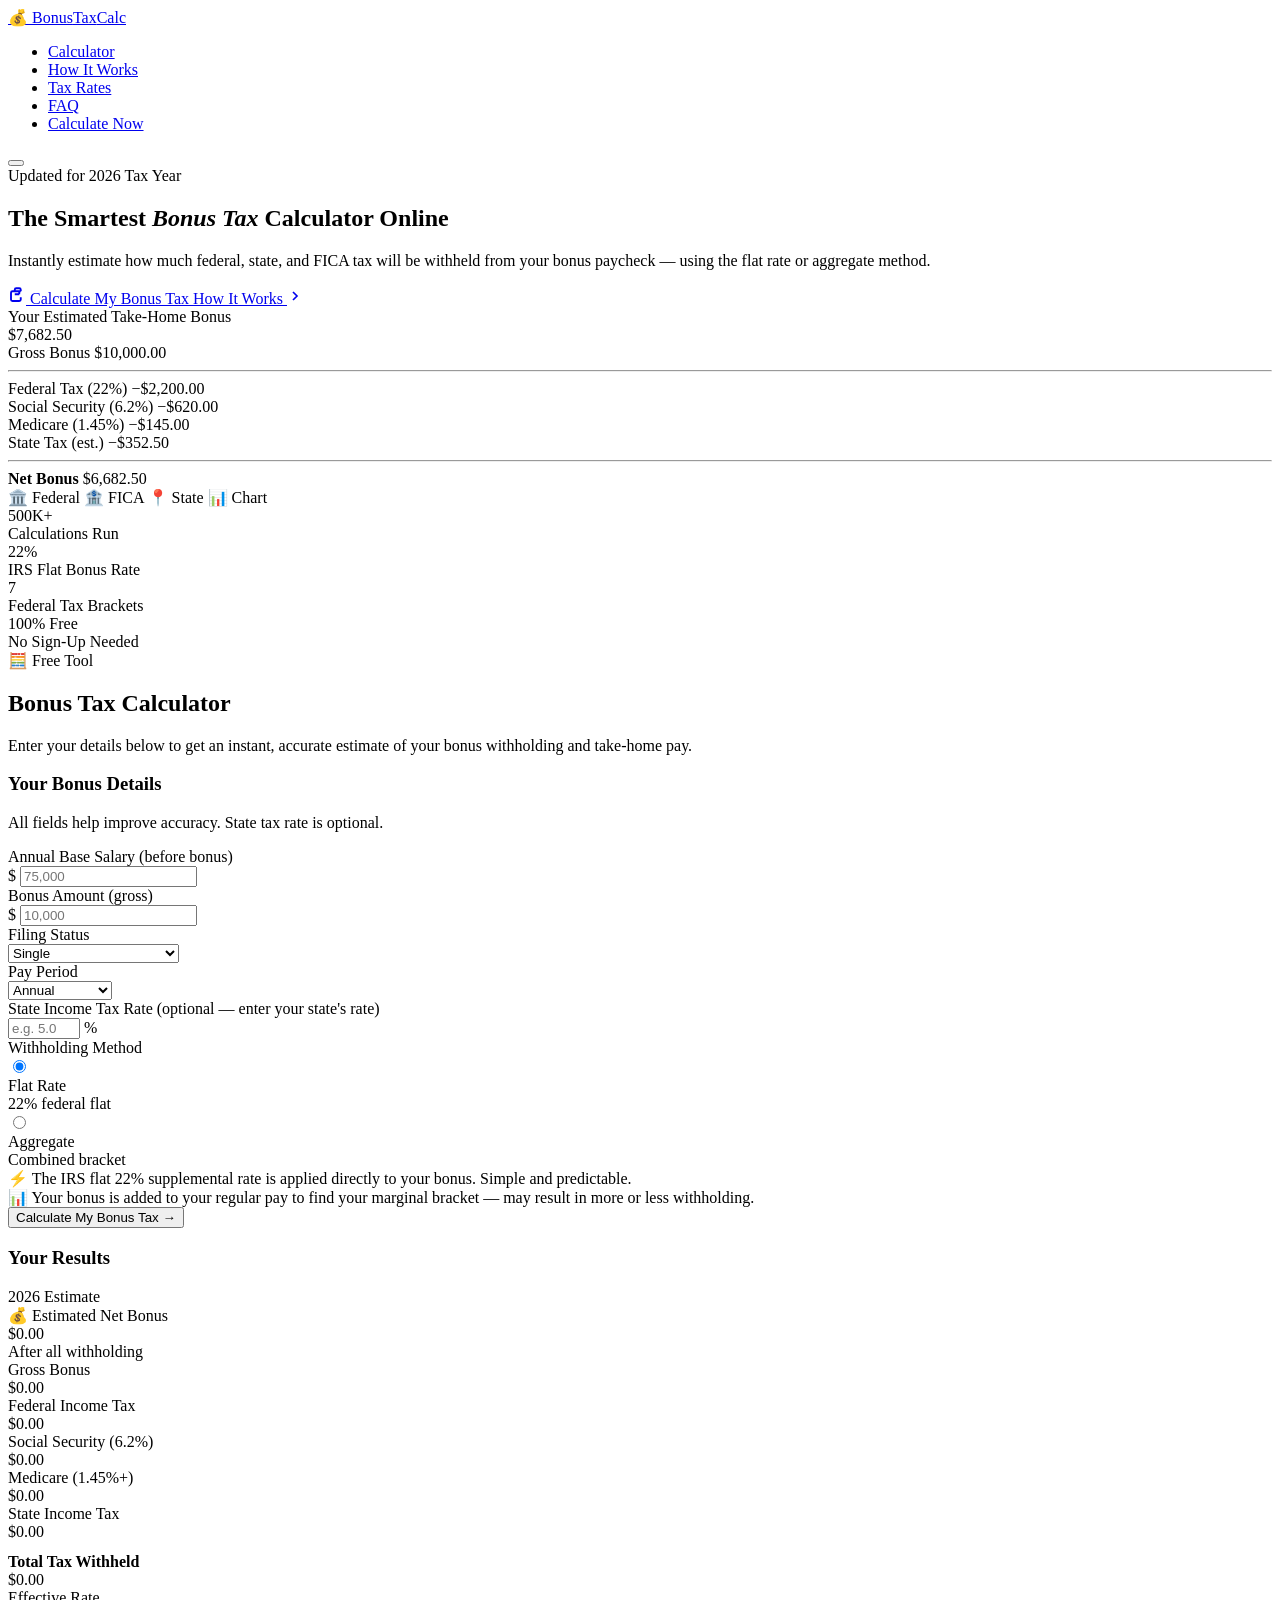
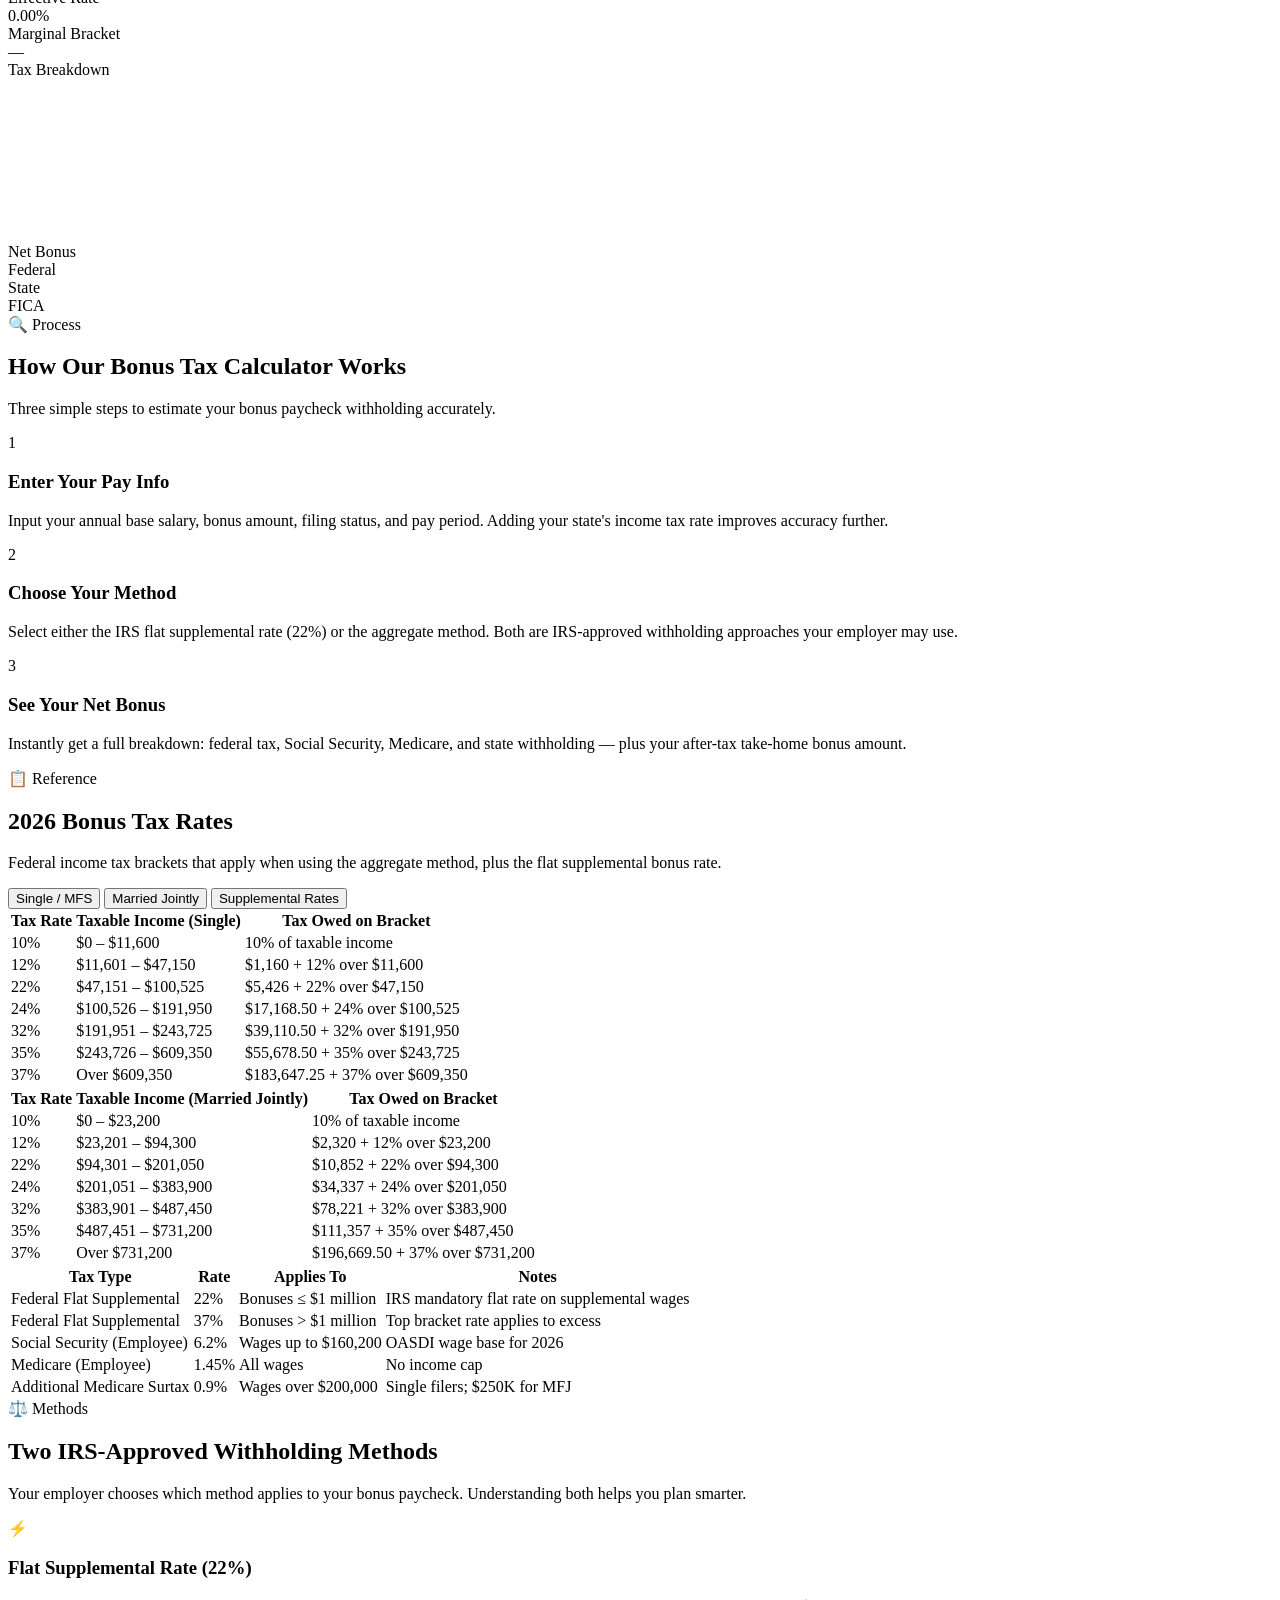
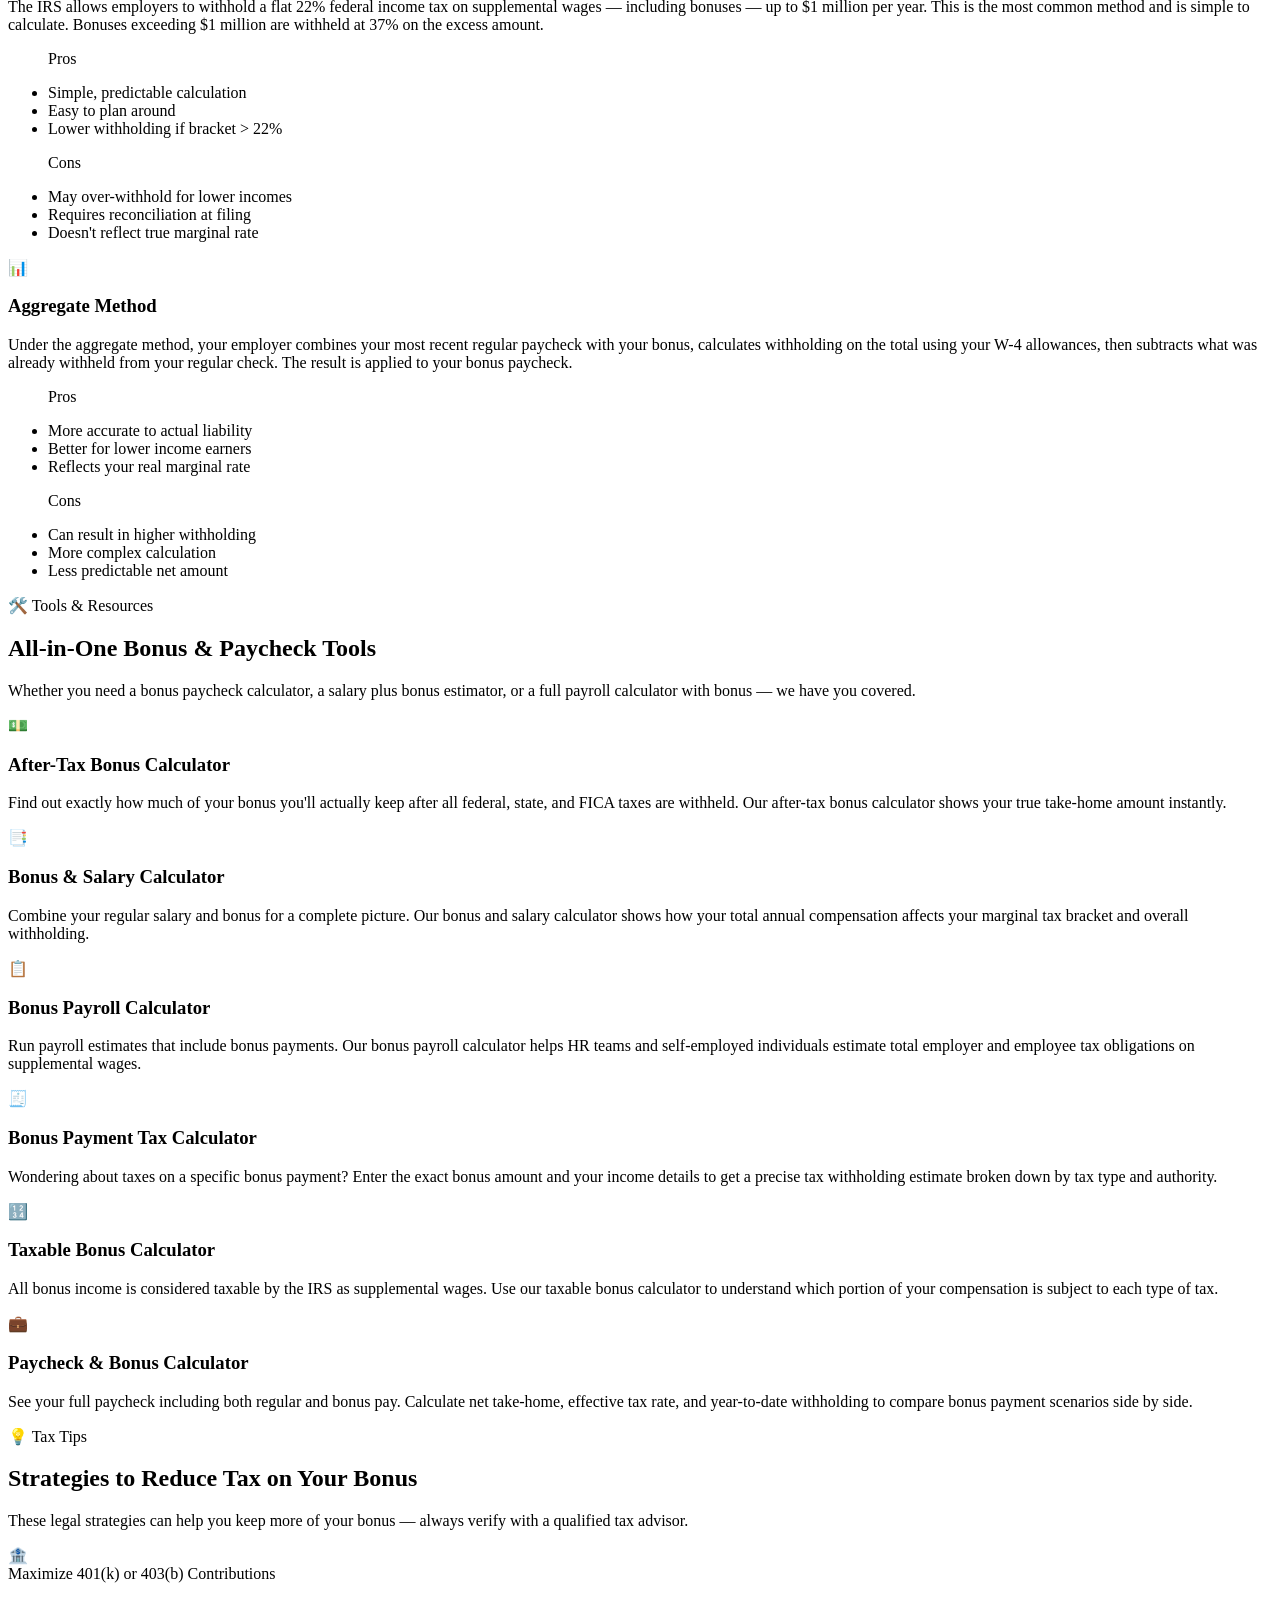
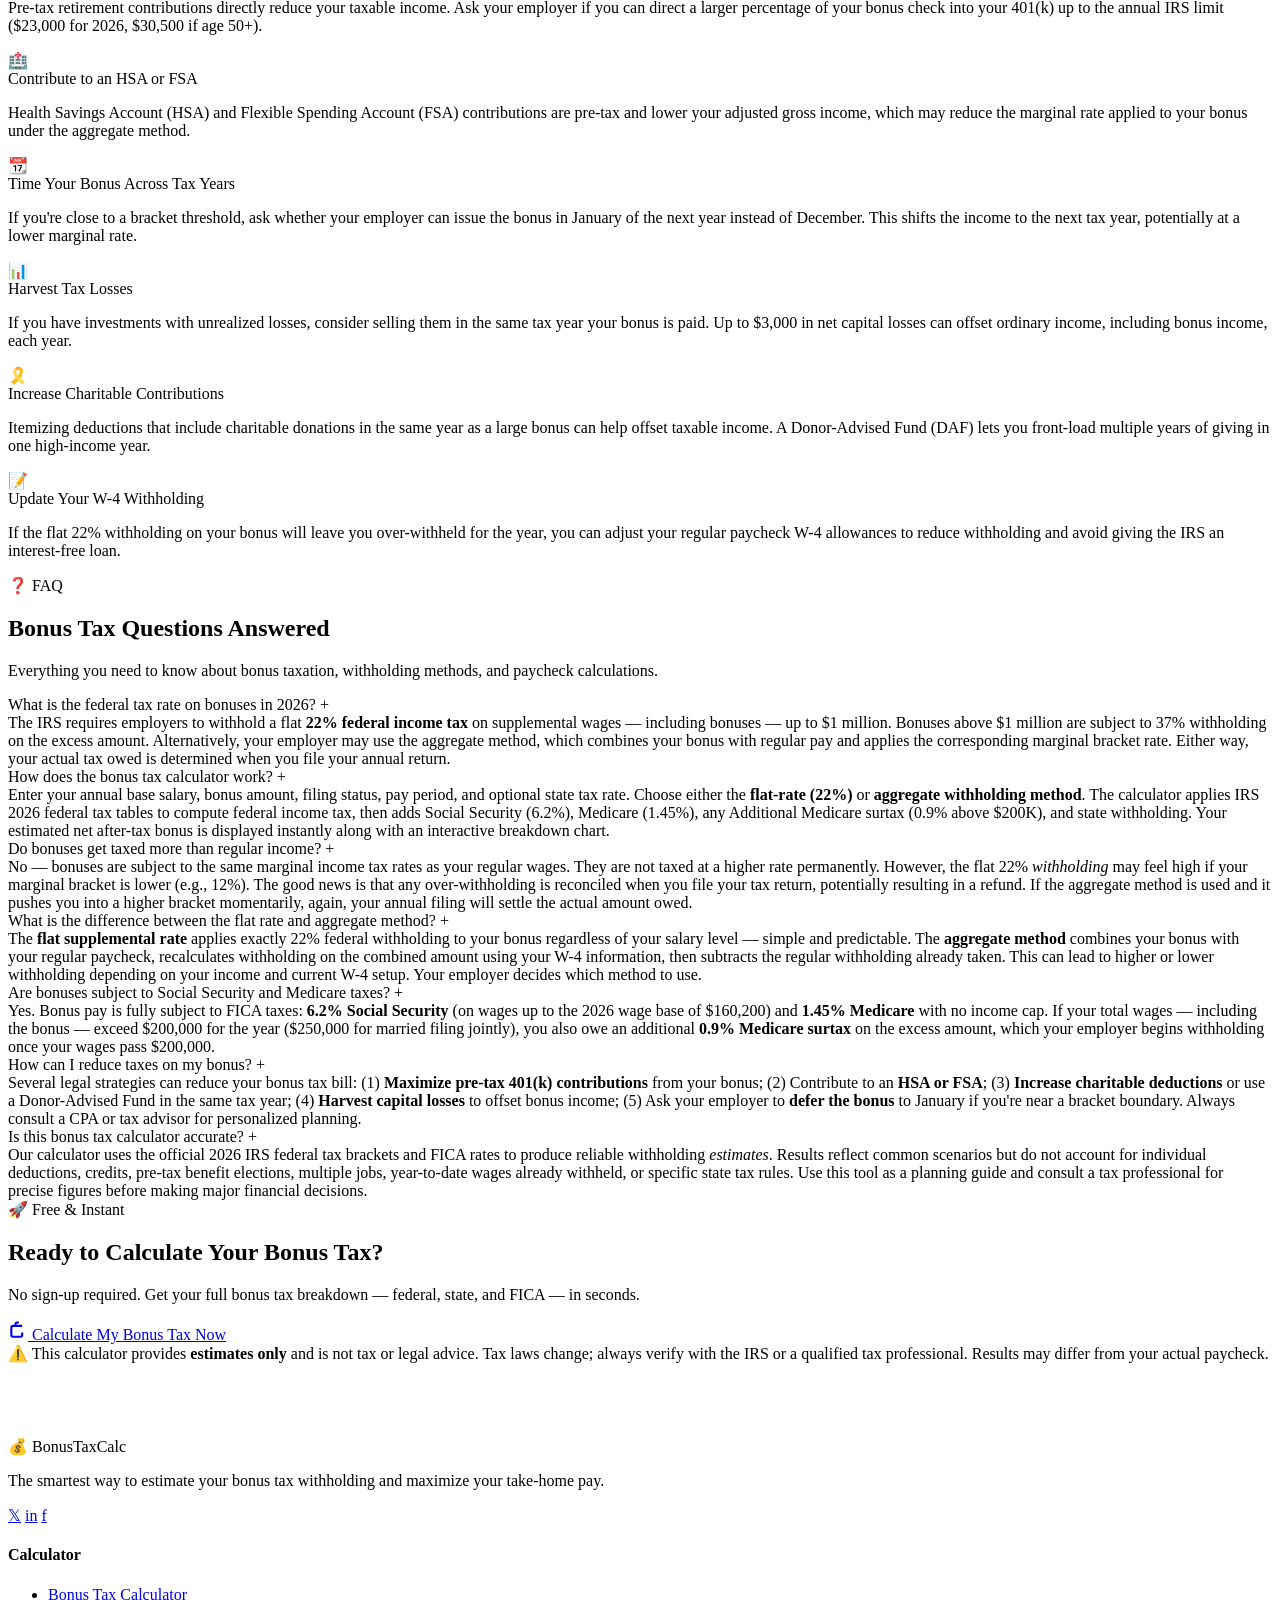
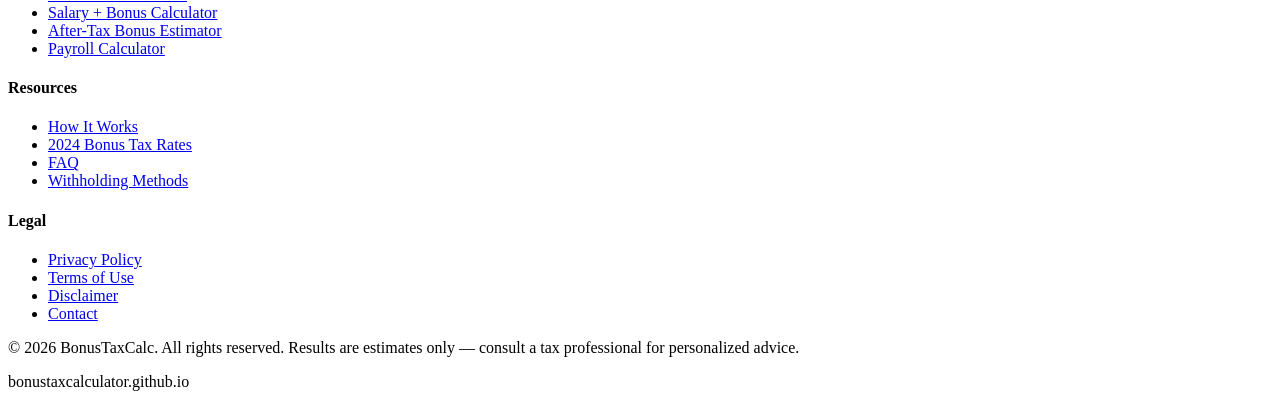
==== commit 9bc766b5: "Update index.html" ====
--- a/index.html
+++ b/index.html
@@ -3,467 +3,802 @@
 <head>
   <meta charset="UTF-8" />
   <meta name="viewport" content="width=device-width, initial-scale=1.0" />
-  <title>Bonus Tax Calculator – Instant Bonus & Supplemental Wage Tax Estimator</title>
-  <meta name="description" content="Free Bonus Tax Calculator – Calculate exactly how much tax you'll owe on your bonus. Supports flat-rate (22%), aggregate method, state taxes, and more. Instant, accurate results for 2024–2025." />
-  <meta name="keywords" content="bonus tax calculator, supplemental wage tax, bonus tax rate, how is bonus taxed, bonus tax withholding, federal bonus tax, state bonus tax, aggregate method bonus tax, flat rate bonus tax, paycheck bonus calculator" />
+  <title>Bonus Tax Calculator 2026 – Free Bonus Pay & Paycheck Tax Estimator</title>
+  <meta name="description" content="Free bonus tax calculator for 2026. Instantly estimate federal, state & FICA taxes on your bonus pay. Supports flat rate and aggregate withholding methods. Bonus paycheck & salary calculator." />
+  <meta name="keywords" content="bonus tax calculator, bonus pay tax calculator, bonus payment tax calculator, bonus tax estimator, after tax bonus calculator, bonus salary calculator, bonus payroll calculator, payroll calculator with bonus, bonus paycheck calculator" />
   <meta name="robots" content="index, follow" />
   <link rel="canonical" href="https://bonustaxcalculator.github.io/" />
+  <link rel="icon" type="image/png" sizes="32x32" href="/favicon.png">
 
   <!-- Open Graph -->
-  <meta property="og:title" content="Bonus Tax Calculator – Free & Instant" />
-  <meta property="og:description" content="Find out how much of your bonus you'll keep after taxes. Federal, state, and FICA calculations in seconds." />
+  <meta property="og:title" content="Bonus Tax Calculator 2026 – Free Bonus Pay Tax Estimator" />
+  <meta property="og:description" content="Calculate exactly how much tax will be withheld from your bonus. Free, instant, accurate — supports flat rate and aggregate methods." />
   <meta property="og:type" content="website" />
   <meta property="og:url" content="https://bonustaxcalculator.github.io/" />
+  <meta property="og:image" content="https://bonustaxcalculator.github.io/og-image.png" />
 
   <!-- Twitter Card -->
   <meta name="twitter:card" content="summary_large_image" />
-  <meta name="twitter:title" content="Bonus Tax Calculator" />
-  <meta name="twitter:description" content="Instantly calculate your bonus after taxes. Supports all US states, filing statuses, and withholding methods." />
+  <meta name="twitter:title" content="Bonus Tax Calculator 2026" />
+  <meta name="twitter:description" content="Free bonus pay tax estimator. Flat rate or aggregate method, federal + state + FICA, instant results." />
 
   <!-- Schema Markup -->
   <script type="application/ld+json">
   {
     "@context": "https://schema.org",
-    "@type": "WebApplication",
-    "name": "Bonus Tax Calculator",
-    "url": "https://bonustaxcalculator.github.io/",
-    "description": "A free online bonus tax calculator that estimates federal, state, Social Security, and Medicare taxes on supplemental wages and bonus payments.",
-    "applicationCategory": "FinanceApplication",
-    "operatingSystem": "All",
-    "offers": {
-      "@type": "Offer",
-      "price": "0",
-      "priceCurrency": "USD"
-    },
-    "featureList": [
-      "Federal flat-rate bonus tax calculation (22%)",
-      "Aggregate bonus tax method",
-      "State income tax calculation",
-      "FICA tax (Social Security & Medicare)",
-      "2024-2025 tax year support",
-      "All US states supported"
-    ]
-  }
-  </script>
-  <script type="application/ld+json">
-  {
-    "@context": "https://schema.org",
-    "@type": "FAQPage",
-    "mainEntity": [
+    "@graph": [
       {
-        "@type": "Question",
-        "name": "How is a bonus taxed by the federal government?",
-        "acceptedAnswer": {
-          "@type": "Answer",
-          "text": "The IRS classifies bonuses as supplemental wages. Employers can withhold at the flat 22% supplemental rate (or 37% above $1 million) or use the aggregate method, combining the bonus with regular wages and withholding at the blended rate."
-        }
+        "@type": "WebSite",
+        "@id": "https://bonustaxcalculator.github.io/#website",
+        "url": "https://bonustaxcalculator.github.io/",
+        "name": "BonusTaxCalc",
+        "description": "Free bonus tax calculator for estimating federal, state, and FICA withholding on bonus payments.",
+        "inLanguage": "en-US"
       },
       {
-        "@type": "Question",
-        "name": "What percentage of my bonus will I lose to taxes?",
-        "acceptedAnswer": {
-          "@type": "Answer",
-          "text": "On average, 30–40% of a bonus is withheld when combining federal (22%), state, Social Security (6.2%), and Medicare (1.45%) taxes. Your actual take-home depends on your state, filing status, and total annual income."
-        }
+        "@type": "WebApplication",
+        "@id": "https://bonustaxcalculator.github.io/#app",
+        "name": "Bonus Tax Calculator",
+        "url": "https://bonustaxcalculator.github.io/",
+        "applicationCategory": "FinanceApplication",
+        "operatingSystem": "Any",
+        "browserRequirements": "Requires JavaScript",
+        "description": "Calculate how much tax is withheld from your bonus paycheck using the flat supplemental rate or aggregate method. Covers federal income tax, Social Security, Medicare, and state withholding.",
+        "offers": {
+          "@type": "Offer",
+          "price": "0",
+          "priceCurrency": "USD"
+        },
+        "featureList": [
+          "Federal bonus tax calculation (flat 22% and aggregate method)",
+          "Social Security and Medicare (FICA) withholding",
+          "State income tax estimation",
+          "Bonus + salary combined paycheck calculator",
+          "After-tax net bonus breakdown",
+          "Marginal and effective tax rate display",
+          "Interactive donut chart visualization"
+        ]
       },
       {
-        "@type": "Question",
-        "name": "Is a bonus taxed differently than regular income?",
-        "acceptedAnswer": {
-          "@type": "Answer",
-          "text": "Bonuses are taxed at the same marginal rates as regular income on your tax return. However, withholding differs — employers use either the flat 22% supplemental rate or the aggregate method, which can create a larger withholding than your actual liability."
-        }
+        "@type": "FAQPage",
+        "@id": "https://bonustaxcalculator.github.io/#faq",
+        "mainEntity": [
+          {
+            "@type": "Question",
+            "name": "What is the federal tax rate on bonuses in 2026?",
+            "acceptedAnswer": {
+              "@type": "Answer",
+              "text": "The IRS requires employers to withhold a flat 22% federal income tax on supplemental wages (including bonuses) up to $1 million. Bonuses above $1 million are withheld at 37%. Alternatively, employers may use the aggregate method, which combines your regular pay and bonus to determine your marginal bracket."
+            }
+          },
+          {
+            "@type": "Question",
+            "name": "How does the bonus tax calculator work?",
+            "acceptedAnswer": {
+              "@type": "Answer",
+              "text": "Enter your regular salary, bonus amount, filing status, state tax rate, and pay period. Choose either the flat-rate (22%) or aggregate withholding method. The calculator instantly computes federal income tax, Social Security tax, Medicare tax, and state withholding to show your net after-tax bonus."
+            }
+          },
+          {
+            "@type": "Question",
+            "name": "Do bonuses get taxed more than regular income?",
+            "acceptedAnswer": {
+              "@type": "Answer",
+              "text": "No — bonuses are subject to the same marginal tax rates as ordinary income. However, because the flat 22% withholding rate is applied upfront (or your employer uses the aggregate method pushing you into a higher bracket momentarily), your paycheck withholding may feel higher. Your actual tax owed is reconciled when you file your return."
+            }
+          },
+          {
+            "@type": "Question",
+            "name": "What is the difference between the flat rate and aggregate method?",
+            "acceptedAnswer": {
+              "@type": "Answer",
+              "text": "The flat supplemental rate withholds exactly 22% federal tax from your bonus regardless of your salary. The aggregate method adds your bonus to your regular paycheck, recalculates withholding for the combined amount, and subtracts what was already withheld. The aggregate method can result in higher or lower withholding depending on your total income."
+            }
+          },
+          {
+            "@type": "Question",
+            "name": "Are bonuses subject to Social Security and Medicare taxes?",
+            "acceptedAnswer": {
+              "@type": "Answer",
+              "text": "Yes. Bonus pay is subject to FICA taxes: 6.2% Social Security (up to the annual wage base of $160,200 for 2026) and 1.45% Medicare. Earners above $200,000 also owe an additional 0.9% Medicare surtax."
+            }
+          },
+          {
+            "@type": "Question",
+            "name": "How can I reduce taxes on my bonus?",
+            "acceptedAnswer": {
+              "@type": "Answer",
+              "text": "Common strategies include contributing bonus funds to a pre-tax 401(k) or 403(b), making deductible IRA contributions, directing money to an HSA, timing the bonus receipt across tax years, or increasing other tax deductions. Always consult a tax professional for personalized advice."
+            }
+          }
+        ]
       }
     ]
   }
   </script>
 
-  <link rel="preconnect" href="https://fonts.googleapis.com" />
-  <link rel="preconnect" href="https://fonts.gstatic.com" crossorigin />
-  <link href="https://fonts.googleapis.com/css2?family=Playfair+Display:wght@700;900&family=DM+Sans:wght@300;400;500;600&family=DM+Mono:wght@400;500&display=swap" rel="stylesheet" />
-
-  <link rel="stylesheet" href="style.css" />
+  <link rel="stylesheet" href="css/style.css" />
+  <link rel="icon" type="image/svg+xml" href="data:image/svg+xml,<svg xmlns='http://www.w3.org/2000/svg' viewBox='0 0 100 100'><text y='.9em' font-size='90'>💰</text></svg>" />
 </head>
 <body>
-  <div id="header-root"></div>
-
-  <!-- HERO -->
-  <section class="hero" id="home">
-    <div class="hero-bg">
-      <div class="blob blob-1"></div>
-      <div class="blob blob-2"></div>
-      <div class="blob blob-3"></div>
-      <div class="grid-overlay"></div>
+
+  <!-- ===== HEADER (injected by header.js) ===== -->
+  <div id="header-placeholder"></div>
+
+  <main>
+
+    <!-- ===== HERO ===== -->
+    <section class="hero" id="home" aria-label="Hero">
+      <div class="container">
+        <div class="hero-inner">
+
+          <div class="hero-content">
+            <div class="hero-eyebrow">
+              <div class="hero-badge">
+                <span class="badge-dot"></span>
+                Updated for 2026 Tax Year
+              </div>
+            </div>
+            <h1>The Smartest <em>Bonus Tax</em> Calculator Online</h1>
+            <p class="hero-desc">Instantly estimate how much federal, state, and FICA tax will be withheld from your bonus paycheck — using the flat rate or aggregate method.</p>
+            <div class="hero-ctas">
+              <a href="#calculator" class="btn-primary">
+                <svg width="18" height="18" fill="none" stroke="currentColor" stroke-width="2.5" viewBox="0 0 24 24"><path d="M9 7H6a2 2 0 00-2 2v9a2 2 0 002 2h9a2 2 0 002-2v-3M9 7V5a2 2 0 012-2h2M9 7h8m0 0V5a2 2 0 00-2-2h-2m2 4v4m0 0H9"/></svg>
+                Calculate My Bonus Tax
+              </a>
+              <a href="#how-it-works" class="btn-secondary">
+                How It Works
+                <svg width="16" height="16" fill="none" stroke="currentColor" stroke-width="2.5" viewBox="0 0 24 24"><path d="M9 18l6-6-6-6"/></svg>
+              </a>
+            </div>
+          </div>
+
+          <div class="hero-visual">
+            <div class="hero-card" aria-label="Sample bonus calculation preview">
+              <div class="hero-card-label">Your Estimated Take-Home Bonus</div>
+              <div class="hero-card-amount">$7,682.50</div>
+              <div class="hero-breakdown">
+                <div class="breakdown-row">
+                  <span class="breakdown-label">Gross Bonus</span>
+                  <span class="breakdown-val">$10,000.00</span>
+                </div>
+                <hr class="breakdown-divider" />
+                <div class="breakdown-row">
+                  <span class="breakdown-label">Federal Tax (22%)</span>
+                  <span class="breakdown-val neg">−$2,200.00</span>
+                </div>
+                <div class="breakdown-row">
+                  <span class="breakdown-label">Social Security (6.2%)</span>
+                  <span class="breakdown-val neg">−$620.00</span>
+                </div>
+                <div class="breakdown-row">
+                  <span class="breakdown-label">Medicare (1.45%)</span>
+                  <span class="breakdown-val neg">−$145.00</span>
+                </div>
+                <div class="breakdown-row">
+                  <span class="breakdown-label">State Tax (est.)</span>
+                  <span class="breakdown-val neg">−$352.50</span>
+                </div>
+                <hr class="breakdown-divider" />
+                <div class="breakdown-row">
+                  <span class="breakdown-label" style="font-weight:700;color:var(--text-primary)">Net Bonus</span>
+                  <span class="breakdown-val" style="color:var(--success)">$6,682.50</span>
+                </div>
+              </div>
+              <div class="hero-chips">
+                <span class="hero-chip">🏛️ Federal</span>
+                <span class="hero-chip">🏦 FICA</span>
+                <span class="hero-chip">📍 State</span>
+                <span class="hero-chip">📊 Chart</span>
+              </div>
+            </div>
+          </div>
+
+        </div>
+      </div>
+    </section>
+
+    <!-- ===== STATS ===== -->
+    <section class="stats-section" aria-label="Key statistics">
+      <div class="container">
+        <div class="stats-grid">
+          <div class="stat-item animate-on-scroll">
+            <div class="stat-number" data-target="500" data-suffix="K+" data-prefix="">500K+</div>
+            <div class="stat-label">Calculations Run</div>
+          </div>
+          <div class="stat-item animate-on-scroll delay-1">
+            <div class="stat-number" data-target="22" data-suffix="%" data-prefix="">22%</div>
+            <div class="stat-label">IRS Flat Bonus Rate</div>
+          </div>
+          <div class="stat-item animate-on-scroll delay-2">
+            <div class="stat-number" data-target="7" data-suffix="" data-prefix="">7</div>
+            <div class="stat-label">Federal Tax Brackets</div>
+          </div>
+          <div class="stat-item animate-on-scroll delay-3">
+            <div class="stat-number" data-target="100" data-suffix="% Free" data-prefix="">100% Free</div>
+            <div class="stat-label">No Sign-Up Needed</div>
+          </div>
+        </div>
+      </div>
+    </section>
+
+    <!-- ===== CALCULATOR ===== -->
+    <section class="calculator-section" id="calculator" aria-label="Bonus Tax Calculator Tool">
+      <div class="container">
+        <div class="section-header animate-on-scroll">
+          <span class="tag">🧮 Free Tool</span>
+          <h2 class="section-title">Bonus Tax Calculator</h2>
+          <p class="section-subtitle">Enter your details below to get an instant, accurate estimate of your bonus withholding and take-home pay.</p>
+        </div>
+
+        <div class="calc-wrapper">
+
+          <!-- INPUT FORM -->
+          <div class="calc-card animate-on-scroll">
+            <h3 class="calc-title">Your Bonus Details</h3>
+            <p class="calc-subtitle">All fields help improve accuracy. State tax rate is optional.</p>
+
+            <form id="calc-form" novalidate>
+
+              <div class="form-row">
+                <div class="form-group">
+                  <label class="form-label" for="salary">Annual Base Salary <span>(before bonus)</span></label>
+                  <div class="input-wrap">
+                    <span class="input-prefix">$</span>
+                    <input class="form-input" type="text" id="salary" name="salary" placeholder="75,000" inputmode="decimal" autocomplete="off" />
+                  </div>
+                </div>
+                <div class="form-group">
+                  <label class="form-label" for="bonus">Bonus Amount <span>(gross)</span></label>
+                  <div class="input-wrap">
+                    <span class="input-prefix">$</span>
+                    <input class="form-input" type="text" id="bonus" name="bonus" placeholder="10,000" inputmode="decimal" autocomplete="off" required />
+                  </div>
+                </div>
+              </div>
+
+              <div class="form-row">
+                <div class="form-group">
+                  <label class="form-label" for="filing_status">Filing Status</label>
+                  <div class="form-select-wrap">
+                    <select class="form-select" id="filing_status" name="filing_status">
+                      <option value="single">Single</option>
+                      <option value="mfj">Married Filing Jointly</option>
+                      <option value="mfs">Married Filing Separately</option>
+                      <option value="hoh">Head of Household</option>
+                    </select>
+                  </div>
+                </div>
+                <div class="form-group">
+                  <label class="form-label" for="pay_period">Pay Period</label>
+                  <div class="form-select-wrap">
+                    <select class="form-select" id="pay_period" name="pay_period">
+                      <option value="annual">Annual</option>
+                      <option value="semimonthly">Semi-Monthly</option>
+                      <option value="biweekly">Bi-Weekly</option>
+                      <option value="weekly">Weekly</option>
+                      <option value="monthly">Monthly</option>
+                    </select>
+                  </div>
+                </div>
+              </div>
+
+              <div class="form-group">
+                <label class="form-label" for="state_rate">State Income Tax Rate <span>(optional — enter your state's rate)</span></label>
+                <div class="input-wrap">
+                  <input class="form-input has-suffix" type="number" id="state_rate" name="state_rate" placeholder="e.g. 5.0" min="0" max="15" step="0.01" />
+                  <span class="input-suffix">%</span>
+                </div>
+              </div>
+
+              <div class="form-group">
+                <label class="form-label">Withholding Method</label>
+                <div class="radio-group">
+                  <label class="radio-option">
+                    <input type="radio" name="method" value="flat" checked />
+                    <div class="radio-dot"></div>
+                    <div class="radio-info">
+                      <div class="radio-label">Flat Rate</div>
+                      <div class="radio-desc">22% federal flat</div>
+                    </div>
+                  </label>
+                  <label class="radio-option">
+                    <input type="radio" name="method" value="aggregate" />
+                    <div class="radio-dot"></div>
+                    <div class="radio-info">
+                      <div class="radio-label">Aggregate</div>
+                      <div class="radio-desc">Combined bracket</div>
+                    </div>
+                  </label>
+                </div>
+                <div class="method-note flat-note" id="flat-note">
+                  ⚡ The IRS flat 22% supplemental rate is applied directly to your bonus. Simple and predictable.
+                </div>
+                <div class="method-note agg-note" id="agg-note">
+                  📊 Your bonus is added to your regular pay to find your marginal bracket — may result in more or less withholding.
+                </div>
+              </div>
+
+              <button type="submit" class="calc-submit">Calculate My Bonus Tax →</button>
+
+            </form>
+          </div>
+
+          <!-- RESULTS PANEL -->
+          <div class="calc-card results-panel" id="results-panel" aria-live="polite" aria-label="Calculation Results">
+            <div class="results-header">
+              <h3 class="results-title">Your Results</h3>
+              <span class="results-badge">2026 Estimate</span>
+            </div>
+
+            <div class="net-amount-box">
+              <div class="net-amount-label">💰 Estimated Net Bonus</div>
+              <div class="net-amount-value" id="res-net">$0.00</div>
+              <div class="net-amount-pct" id="res-net-pct">After all withholding</div>
+            </div>
+
+            <div class="result-rows">
+              <div class="result-row">
+                <div class="result-row-left">
+                  <div class="result-row-label">Gross Bonus</div>
+                </div>
+                <div class="result-row-val" id="res-gross">$0.00</div>
+              </div>
+              <div class="result-row">
+                <div class="result-row-left">
+                  <div class="result-row-label">Federal Income Tax</div>
+                  <div class="result-row-bar-wrap"><div class="result-row-bar bar-federal" id="bar-federal"></div></div>
+                </div>
+                <div class="result-row-val" id="res-federal">$0.00</div>
+              </div>
+              <div class="result-row">
+                <div class="result-row-left">
+                  <div class="result-row-label">Social Security (6.2%)</div>
+                  <div class="result-row-bar-wrap"><div class="result-row-bar bar-fica" id="bar-fica"></div></div>
+                </div>
+                <div class="result-row-val" id="res-social">$0.00</div>
+              </div>
+              <div class="result-row">
+                <div class="result-row-left">
+                  <div class="result-row-label">Medicare (1.45%+)</div>
+                </div>
+                <div class="result-row-val" id="res-medicare">$0.00</div>
+              </div>
+              <div class="result-row">
+                <div class="result-row-left">
+                  <div class="result-row-label">State Income Tax</div>
+                  <div class="result-row-bar-wrap"><div class="result-row-bar bar-state" id="bar-state"></div></div>
+                </div>
+                <div class="result-row-val" id="res-state">$0.00</div>
+              </div>
+              <div class="result-row" style="border-top:1px solid var(--border); padding-top:10px; margin-top:2px;">
+                <div class="result-row-left">
+                  <div class="result-row-label" style="font-weight:700; color:var(--text-primary)">Total Tax Withheld</div>
+                  <div class="result-row-bar-wrap"><div class="result-row-bar" id="bar-net" style="background:var(--success)"></div></div>
+                </div>
+                <div class="result-row-val" id="res-total-tax" style="color:var(--danger)">$0.00</div>
+              </div>
+            </div>
+
+            <div class="result-summary">
+              <div class="summary-item">
+                <div class="summary-item-label">Effective Rate</div>
+                <div class="summary-item-val" id="res-effective">0.00%</div>
+              </div>
+              <div class="summary-item">
+                <div class="summary-item-label">Marginal Bracket</div>
+                <div class="summary-item-val" id="res-marginal">—</div>
+              </div>
+            </div>
+
+            <div class="donut-section">
+              <div class="donut-title">Tax Breakdown</div>
+              <canvas id="donut-chart" width="160" height="160" aria-label="Donut chart showing bonus tax breakdown"></canvas>
+              <div class="donut-legend">
+                <div class="legend-item"><span class="legend-dot" style="background:#22c55e"></span>Net Bonus</div>
+                <div class="legend-item"><span class="legend-dot" style="background:#f97316"></span>Federal</div>
+                <div class="legend-item"><span class="legend-dot" style="background:#8b5cf6"></span>State</div>
+                <div class="legend-item"><span class="legend-dot" style="background:#06b6d4"></span>FICA</div>
+              </div>
+            </div>
+
+          </div><!-- /results-panel -->
+
+        </div><!-- /calc-wrapper -->
+      </div>
+    </section>
+
+    <!-- ===== HOW IT WORKS ===== -->
+    <section class="how-section" id="how-it-works" aria-label="How the bonus tax calculator works">
+      <div class="container">
+        <div class="section-header animate-on-scroll">
+          <span class="tag tag-blue">🔍 Process</span>
+          <h2 class="section-title">How Our Bonus Tax Calculator Works</h2>
+          <p class="section-subtitle">Three simple steps to estimate your bonus paycheck withholding accurately.</p>
+        </div>
+        <div class="steps-grid">
+          <div class="step-card animate-on-scroll delay-1">
+            <div class="step-number">1</div>
+            <h3 class="step-title">Enter Your Pay Info</h3>
+            <p class="step-desc">Input your annual base salary, bonus amount, filing status, and pay period. Adding your state's income tax rate improves accuracy further.</p>
+          </div>
+          <div class="step-card animate-on-scroll delay-2">
+            <div class="step-number">2</div>
+            <h3 class="step-title">Choose Your Method</h3>
+            <p class="step-desc">Select either the IRS flat supplemental rate (22%) or the aggregate method. Both are IRS-approved withholding approaches your employer may use.</p>
+          </div>
+          <div class="step-card animate-on-scroll delay-3">
+            <div class="step-number">3</div>
+            <h3 class="step-title">See Your Net Bonus</h3>
+            <p class="step-desc">Instantly get a full breakdown: federal tax, Social Security, Medicare, and state withholding — plus your after-tax take-home bonus amount.</p>
+          </div>
+        </div>
+      </div>
+    </section>
+
+    <!-- ===== TAX RATES ===== -->
+    <section class="rates-section" id="tax-rates" aria-label="2026 Bonus and income tax rates">
+      <div class="container">
+        <div class="section-header animate-on-scroll">
+          <span class="tag tag-purple">📋 Reference</span>
+          <h2 class="section-title">2026 Bonus Tax Rates</h2>
+          <p class="section-subtitle">Federal income tax brackets that apply when using the aggregate method, plus the flat supplemental bonus rate.</p>
+        </div>
+
+        <div class="tab-group animate-on-scroll">
+          <div class="tabs-header">
+            <button class="tab-btn active" data-tab="single">Single / MFS</button>
+            <button class="tab-btn" data-tab="mfj">Married Jointly</button>
+            <button class="tab-btn" data-tab="supplemental">Supplemental Rates</button>
+          </div>
+
+          <!-- Single Brackets -->
+          <div class="tab-pane active" data-pane="single">
+            <div class="rates-table-wrap">
+              <table class="rates-table">
+                <thead>
+                  <tr>
+                    <th>Tax Rate</th>
+                    <th>Taxable Income (Single)</th>
+                    <th>Tax Owed on Bracket</th>
+                  </tr>
+                </thead>
+                <tbody>
+                  <tr><td><span class="rate-badge rate-10">10%</span></td><td>$0 – $11,600</td><td>10% of taxable income</td></tr>
+                  <tr><td><span class="rate-badge rate-12">12%</span></td><td>$11,601 – $47,150</td><td>$1,160 + 12% over $11,600</td></tr>
+                  <tr class="highlight-row"><td><span class="rate-badge rate-22">22%</span></td><td>$47,151 – $100,525</td><td>$5,426 + 22% over $47,150</td></tr>
+                  <tr><td><span class="rate-badge rate-24">24%</span></td><td>$100,526 – $191,950</td><td>$17,168.50 + 24% over $100,525</td></tr>
+                  <tr><td><span class="rate-badge rate-32">32%</span></td><td>$191,951 – $243,725</td><td>$39,110.50 + 32% over $191,950</td></tr>
+                  <tr><td><span class="rate-badge rate-35">35%</span></td><td>$243,726 – $609,350</td><td>$55,678.50 + 35% over $243,725</td></tr>
+                  <tr><td><span class="rate-badge rate-37">37%</span></td><td>Over $609,350</td><td>$183,647.25 + 37% over $609,350</td></tr>
+                </tbody>
+              </table>
+            </div>
+          </div>
+
+          <!-- MFJ Brackets -->
+          <div class="tab-pane" data-pane="mfj">
+            <div class="rates-table-wrap">
+              <table class="rates-table">
+                <thead>
+                  <tr>
+                    <th>Tax Rate</th>
+                    <th>Taxable Income (Married Jointly)</th>
+                    <th>Tax Owed on Bracket</th>
+                  </tr>
+                </thead>
+                <tbody>
+                  <tr><td><span class="rate-badge rate-10">10%</span></td><td>$0 – $23,200</td><td>10% of taxable income</td></tr>
+                  <tr><td><span class="rate-badge rate-12">12%</span></td><td>$23,201 – $94,300</td><td>$2,320 + 12% over $23,200</td></tr>
+                  <tr class="highlight-row"><td><span class="rate-badge rate-22">22%</span></td><td>$94,301 – $201,050</td><td>$10,852 + 22% over $94,300</td></tr>
+                  <tr><td><span class="rate-badge rate-24">24%</span></td><td>$201,051 – $383,900</td><td>$34,337 + 24% over $201,050</td></tr>
+                  <tr><td><span class="rate-badge rate-32">32%</span></td><td>$383,901 – $487,450</td><td>$78,221 + 32% over $383,900</td></tr>
+                  <tr><td><span class="rate-badge rate-35">35%</span></td><td>$487,451 – $731,200</td><td>$111,357 + 35% over $487,450</td></tr>
+                  <tr><td><span class="rate-badge rate-37">37%</span></td><td>Over $731,200</td><td>$196,669.50 + 37% over $731,200</td></tr>
+                </tbody>
+              </table>
+            </div>
+          </div>
+
+          <!-- Supplemental / FICA -->
+          <div class="tab-pane" data-pane="supplemental">
+            <div class="rates-table-wrap">
+              <table class="rates-table">
+                <thead>
+                  <tr>
+                    <th>Tax Type</th>
+                    <th>Rate</th>
+                    <th>Applies To</th>
+                    <th>Notes</th>
+                  </tr>
+                </thead>
+                <tbody>
+                  <tr class="highlight-row"><td>Federal Flat Supplemental</td><td><span class="rate-badge rate-22">22%</span></td><td>Bonuses ≤ $1 million</td><td>IRS mandatory flat rate on supplemental wages</td></tr>
+                  <tr><td>Federal Flat Supplemental</td><td><span class="rate-badge rate-37">37%</span></td><td>Bonuses &gt; $1 million</td><td>Top bracket rate applies to excess</td></tr>
+                  <tr><td>Social Security (Employee)</td><td><span class="rate-badge rate-12">6.2%</span></td><td>Wages up to $160,200</td><td>OASDI wage base for 2026</td></tr>
+                  <tr><td>Medicare (Employee)</td><td><span class="rate-badge rate-10">1.45%</span></td><td>All wages</td><td>No income cap</td></tr>
+                  <tr><td>Additional Medicare Surtax</td><td><span class="rate-badge rate-24">0.9%</span></td><td>Wages over $200,000</td><td>Single filers; $250K for MFJ</td></tr>
+                </tbody>
+              </table>
+            </div>
+          </div>
+        </div>
+
+      </div>
+    </section>
+
+    <!-- ===== WITHHOLDING METHODS ===== -->
+    <section class="methods-section" id="methods" aria-label="Bonus withholding methods explained">
+      <div class="container">
+        <div class="section-header animate-on-scroll">
+          <span class="tag">⚖️ Methods</span>
+          <h2 class="section-title">Two IRS-Approved Withholding Methods</h2>
+          <p class="section-subtitle">Your employer chooses which method applies to your bonus paycheck. Understanding both helps you plan smarter.</p>
+        </div>
+        <div class="methods-grid">
+          <div class="method-card animate-on-scroll delay-1">
+            <div class="method-card-icon">⚡</div>
+            <h3 class="method-card-title">Flat Supplemental Rate (22%)</h3>
+            <p class="method-card-desc">The IRS allows employers to withhold a flat 22% federal income tax on supplemental wages — including bonuses — up to $1 million per year. This is the most common method and is simple to calculate. Bonuses exceeding $1 million are withheld at 37% on the excess amount.</p>
+            <div class="method-pros-cons">
+              <ul class="pros">
+                <p class="pros-title">Pros</p>
+                <li>Simple, predictable calculation</li>
+                <li>Easy to plan around</li>
+                <li>Lower withholding if bracket &gt; 22%</li>
+              </ul>
+              <ul class="cons">
+                <p class="cons-title">Cons</p>
+                <li>May over-withhold for lower incomes</li>
+                <li>Requires reconciliation at filing</li>
+                <li>Doesn't reflect true marginal rate</li>
+              </ul>
+            </div>
+          </div>
+          <div class="method-card animate-on-scroll delay-2">
+            <div class="method-card-icon">📊</div>
+            <h3 class="method-card-title">Aggregate Method</h3>
+            <p class="method-card-desc">Under the aggregate method, your employer combines your most recent regular paycheck with your bonus, calculates withholding on the total using your W-4 allowances, then subtracts what was already withheld from your regular check. The result is applied to your bonus paycheck.</p>
+            <div class="method-pros-cons">
+              <ul class="pros">
+                <p class="pros-title">Pros</p>
+                <li>More accurate to actual liability</li>
+                <li>Better for lower income earners</li>
+                <li>Reflects your real marginal rate</li>
+              </ul>
+              <ul class="cons">
+                <p class="cons-title">Cons</p>
+                <li>Can result in higher withholding</li>
+                <li>More complex calculation</li>
+                <li>Less predictable net amount</li>
+              </ul>
+            </div>
+          </div>
+        </div>
+      </div>
+    </section>
+
+    <!-- ===== CONTENT / KEYWORD CARDS ===== -->
+    <section class="content-section" aria-label="Bonus and salary calculator tools">
+      <div class="container">
+        <div class="section-header animate-on-scroll">
+          <span class="tag tag-blue">🛠️ Tools & Resources</span>
+          <h2 class="section-title">All-in-One Bonus & Paycheck Tools</h2>
+          <p class="section-subtitle">Whether you need a bonus paycheck calculator, a salary plus bonus estimator, or a full payroll calculator with bonus — we have you covered.</p>
+        </div>
+        <div class="content-grid">
+
+          <div class="content-card animate-on-scroll delay-1">
+            <div class="content-card-icon">💵</div>
+            <h3 class="content-card-title">After-Tax Bonus Calculator</h3>
+            <p class="content-card-desc">Find out exactly how much of your bonus you'll actually keep after all federal, state, and FICA taxes are withheld. Our after-tax bonus calculator shows your true take-home amount instantly.</p>
+          </div>
+
+          <div class="content-card animate-on-scroll delay-2">
+            <div class="content-card-icon">📑</div>
+            <h3 class="content-card-title">Bonus & Salary Calculator</h3>
+            <p class="content-card-desc">Combine your regular salary and bonus for a complete picture. Our bonus and salary calculator shows how your total annual compensation affects your marginal tax bracket and overall withholding.</p>
+          </div>
+
+          <div class="content-card animate-on-scroll delay-3">
+            <div class="content-card-icon">📋</div>
+            <h3 class="content-card-title">Bonus Payroll Calculator</h3>
+            <p class="content-card-desc">Run payroll estimates that include bonus payments. Our bonus payroll calculator helps HR teams and self-employed individuals estimate total employer and employee tax obligations on supplemental wages.</p>
+          </div>
+
+          <div class="content-card animate-on-scroll delay-1">
+            <div class="content-card-icon">🧾</div>
+            <h3 class="content-card-title">Bonus Payment Tax Calculator</h3>
+            <p class="content-card-desc">Wondering about taxes on a specific bonus payment? Enter the exact bonus amount and your income details to get a precise tax withholding estimate broken down by tax type and authority.</p>
+          </div>
+
+          <div class="content-card animate-on-scroll delay-2">
+            <div class="content-card-icon">🔢</div>
+            <h3 class="content-card-title">Taxable Bonus Calculator</h3>
+            <p class="content-card-desc">All bonus income is considered taxable by the IRS as supplemental wages. Use our taxable bonus calculator to understand which portion of your compensation is subject to each type of tax.</p>
+          </div>
+
+          <div class="content-card animate-on-scroll delay-3">
+            <div class="content-card-icon">💼</div>
+            <h3 class="content-card-title">Paycheck & Bonus Calculator</h3>
+            <p class="content-card-desc">See your full paycheck including both regular and bonus pay. Calculate net take-home, effective tax rate, and year-to-date withholding to compare bonus payment scenarios side by side.</p>
+          </div>
+
+        </div>
+      </div>
+    </section>
+
+    <!-- ===== TAX TIPS ===== -->
+    <section class="tips-section" aria-label="Tips to reduce bonus tax withholding">
+      <div class="container">
+        <div class="section-header animate-on-scroll">
+          <span class="tag">💡 Tax Tips</span>
+          <h2 class="section-title">Strategies to Reduce Tax on Your Bonus</h2>
+          <p class="section-subtitle">These legal strategies can help you keep more of your bonus — always verify with a qualified tax advisor.</p>
+        </div>
+        <div class="tips-grid">
+          <div class="tip-item animate-on-scroll delay-1">
+            <div class="tip-icon">🏦</div>
+            <div>
+              <div class="tip-title">Maximize 401(k) or 403(b) Contributions</div>
+              <p class="tip-desc">Pre-tax retirement contributions directly reduce your taxable income. Ask your employer if you can direct a larger percentage of your bonus check into your 401(k) up to the annual IRS limit ($23,000 for 2026, $30,500 if age 50+).</p>
+            </div>
+          </div>
+          <div class="tip-item animate-on-scroll delay-2">
+            <div class="tip-icon">🏥</div>
+            <div>
+              <div class="tip-title">Contribute to an HSA or FSA</div>
+              <p class="tip-desc">Health Savings Account (HSA) and Flexible Spending Account (FSA) contributions are pre-tax and lower your adjusted gross income, which may reduce the marginal rate applied to your bonus under the aggregate method.</p>
+            </div>
+          </div>
+          <div class="tip-item animate-on-scroll delay-1">
+            <div class="tip-icon">📆</div>
+            <div>
+              <div class="tip-title">Time Your Bonus Across Tax Years</div>
+              <p class="tip-desc">If you're close to a bracket threshold, ask whether your employer can issue the bonus in January of the next year instead of December. This shifts the income to the next tax year, potentially at a lower marginal rate.</p>
+            </div>
+          </div>
+          <div class="tip-item animate-on-scroll delay-2">
+            <div class="tip-icon">📊</div>
+            <div>
+              <div class="tip-title">Harvest Tax Losses</div>
+              <p class="tip-desc">If you have investments with unrealized losses, consider selling them in the same tax year your bonus is paid. Up to $3,000 in net capital losses can offset ordinary income, including bonus income, each year.</p>
+            </div>
+          </div>
+          <div class="tip-item animate-on-scroll delay-1">
+            <div class="tip-icon">🎗️</div>
+            <div>
+              <div class="tip-title">Increase Charitable Contributions</div>
+              <p class="tip-desc">Itemizing deductions that include charitable donations in the same year as a large bonus can help offset taxable income. A Donor-Advised Fund (DAF) lets you front-load multiple years of giving in one high-income year.</p>
+            </div>
+          </div>
+          <div class="tip-item animate-on-scroll delay-2">
+            <div class="tip-icon">📝</div>
+            <div>
+              <div class="tip-title">Update Your W-4 Withholding</div>
+              <p class="tip-desc">If the flat 22% withholding on your bonus will leave you over-withheld for the year, you can adjust your regular paycheck W-4 allowances to reduce withholding and avoid giving the IRS an interest-free loan.</p>
+            </div>
+          </div>
+        </div>
+      </div>
+    </section>
+
+    <!-- ===== FAQ ===== -->
+    <section class="faq-section" id="faq" aria-label="Frequently asked questions about bonus taxes">
+      <div class="container">
+        <div class="section-header animate-on-scroll">
+          <span class="tag tag-purple">❓ FAQ</span>
+          <h2 class="section-title">Bonus Tax Questions Answered</h2>
+          <p class="section-subtitle">Everything you need to know about bonus taxation, withholding methods, and paycheck calculations.</p>
+        </div>
+        <div class="faq-list" itemscope itemtype="https://schema.org/FAQPage">
+
+          <div class="faq-item" itemscope itemprop="mainEntity" itemtype="https://schema.org/Question">
+            <div class="faq-question" tabindex="0" role="button" aria-expanded="false">
+              <span itemprop="name">What is the federal tax rate on bonuses in 2026?</span>
+              <span class="faq-icon">+</span>
+            </div>
+            <div class="faq-answer" itemscope itemprop="acceptedAnswer" itemtype="https://schema.org/Answer">
+              <div class="faq-answer-inner" itemprop="text">The IRS requires employers to withhold a flat <strong>22% federal income tax</strong> on supplemental wages — including bonuses — up to $1 million. Bonuses above $1 million are subject to 37% withholding on the excess amount. Alternatively, your employer may use the aggregate method, which combines your bonus with regular pay and applies the corresponding marginal bracket rate. Either way, your actual tax owed is determined when you file your annual return.</div>
+            </div>
+          </div>
+
+          <div class="faq-item" itemscope itemprop="mainEntity" itemtype="https://schema.org/Question">
+            <div class="faq-question" tabindex="0" role="button" aria-expanded="false">
+              <span itemprop="name">How does the bonus tax calculator work?</span>
+              <span class="faq-icon">+</span>
+            </div>
+            <div class="faq-answer" itemscope itemprop="acceptedAnswer" itemtype="https://schema.org/Answer">
+              <div class="faq-answer-inner" itemprop="text">Enter your annual base salary, bonus amount, filing status, pay period, and optional state tax rate. Choose either the <strong>flat-rate (22%)</strong> or <strong>aggregate withholding method</strong>. The calculator applies IRS 2026 federal tax tables to compute federal income tax, then adds Social Security (6.2%), Medicare (1.45%), any Additional Medicare surtax (0.9% above $200K), and state withholding. Your estimated net after-tax bonus is displayed instantly along with an interactive breakdown chart.</div>
+            </div>
+          </div>
+
+          <div class="faq-item" itemscope itemprop="mainEntity" itemtype="https://schema.org/Question">
+            <div class="faq-question" tabindex="0" role="button" aria-expanded="false">
+              <span itemprop="name">Do bonuses get taxed more than regular income?</span>
+              <span class="faq-icon">+</span>
+            </div>
+            <div class="faq-answer" itemscope itemprop="acceptedAnswer" itemtype="https://schema.org/Answer">
+              <div class="faq-answer-inner" itemprop="text">No — bonuses are subject to the same marginal income tax rates as your regular wages. They are not taxed at a higher rate permanently. However, the flat 22% <em>withholding</em> may feel high if your marginal bracket is lower (e.g., 12%). The good news is that any over-withholding is reconciled when you file your tax return, potentially resulting in a refund. If the aggregate method is used and it pushes you into a higher bracket momentarily, again, your annual filing will settle the actual amount owed.</div>
+            </div>
+          </div>
+
+          <div class="faq-item" itemscope itemprop="mainEntity" itemtype="https://schema.org/Question">
+            <div class="faq-question" tabindex="0" role="button" aria-expanded="false">
+              <span itemprop="name">What is the difference between the flat rate and aggregate method?</span>
+              <span class="faq-icon">+</span>
+            </div>
+            <div class="faq-answer" itemscope itemprop="acceptedAnswer" itemtype="https://schema.org/Answer">
+              <div class="faq-answer-inner" itemprop="text">The <strong>flat supplemental rate</strong> applies exactly 22% federal withholding to your bonus regardless of your salary level — simple and predictable. The <strong>aggregate method</strong> combines your bonus with your regular paycheck, recalculates withholding on the combined amount using your W-4 information, then subtracts the regular withholding already taken. This can lead to higher or lower withholding depending on your income and current W-4 setup. Your employer decides which method to use.</div>
+            </div>
+          </div>
+
+          <div class="faq-item" itemscope itemprop="mainEntity" itemtype="https://schema.org/Question">
+            <div class="faq-question" tabindex="0" role="button" aria-expanded="false">
+              <span itemprop="name">Are bonuses subject to Social Security and Medicare taxes?</span>
+              <span class="faq-icon">+</span>
+            </div>
+            <div class="faq-answer" itemscope itemprop="acceptedAnswer" itemtype="https://schema.org/Answer">
+              <div class="faq-answer-inner" itemprop="text">Yes. Bonus pay is fully subject to FICA taxes: <strong>6.2% Social Security</strong> (on wages up to the 2026 wage base of $160,200) and <strong>1.45% Medicare</strong> with no income cap. If your total wages — including the bonus — exceed $200,000 for the year ($250,000 for married filing jointly), you also owe an additional <strong>0.9% Medicare surtax</strong> on the excess amount, which your employer begins withholding once your wages pass $200,000.</div>
+            </div>
+          </div>
+
+          <div class="faq-item" itemscope itemprop="mainEntity" itemtype="https://schema.org/Question">
+            <div class="faq-question" tabindex="0" role="button" aria-expanded="false">
+              <span itemprop="name">How can I reduce taxes on my bonus?</span>
+              <span class="faq-icon">+</span>
+            </div>
+            <div class="faq-answer" itemscope itemprop="acceptedAnswer" itemtype="https://schema.org/Answer">
+              <div class="faq-answer-inner" itemprop="text">Several legal strategies can reduce your bonus tax bill: (1) <strong>Maximize pre-tax 401(k) contributions</strong> from your bonus; (2) Contribute to an <strong>HSA or FSA</strong>; (3) <strong>Increase charitable deductions</strong> or use a Donor-Advised Fund in the same tax year; (4) <strong>Harvest capital losses</strong> to offset bonus income; (5) Ask your employer to <strong>defer the bonus</strong> to January if you're near a bracket boundary. Always consult a CPA or tax advisor for personalized planning.</div>
+            </div>
+          </div>
+
+          <div class="faq-item" itemscope itemprop="mainEntity" itemtype="https://schema.org/Question">
+            <div class="faq-question" tabindex="0" role="button" aria-expanded="false">
+              <span itemprop="name">Is this bonus tax calculator accurate?</span>
+              <span class="faq-icon">+</span>
+            </div>
+            <div class="faq-answer" itemscope itemprop="acceptedAnswer" itemtype="https://schema.org/Answer">
+              <div class="faq-answer-inner" itemprop="text">Our calculator uses the official 2026 IRS federal tax brackets and FICA rates to produce reliable withholding <em>estimates</em>. Results reflect common scenarios but do not account for individual deductions, credits, pre-tax benefit elections, multiple jobs, year-to-date wages already withheld, or specific state tax rules. Use this tool as a planning guide and consult a tax professional for precise figures before making major financial decisions.</div>
+            </div>
+          </div>
+
+        </div>
+      </div>
+    </section>
+
+    <!-- ===== CTA ===== -->
+    <section class="cta-section" aria-label="Call to action">
+      <div class="container">
+        <div class="cta-inner animate-on-scroll">
+          <span class="tag cta-tag">🚀 Free & Instant</span>
+          <h2 class="cta-title">Ready to Calculate Your Bonus Tax?</h2>
+          <p class="cta-desc">No sign-up required. Get your full bonus tax breakdown — federal, state, and FICA — in seconds.</p>
+          <a href="#calculator" class="cta-btn">
+            <svg width="20" height="20" fill="none" stroke="currentColor" stroke-width="2.5" viewBox="0 0 24 24"><path d="M9 7H6a2 2 0 00-2 2v9a2 2 0 002 2h9a2 2 0 002-2v-3M9 7V5a2 2 0 012-2h2M9 7h8"/></svg>
+            Calculate My Bonus Tax Now
+          </a>
+        </div>
+      </div>
+    </section>
+
+  </main>
+
+  <!-- Disclaimer bar -->
+  <div class="disclaimer-bar" role="note" aria-label="Disclaimer">
+    <div class="disclaimer-inner container">
+      <span class="disclaimer-icon">⚠️</span>
+      <span>This calculator provides <strong>estimates only</strong> and is not tax or legal advice. Tax laws change; always verify with the IRS or a qualified tax professional. Results may differ from your actual paycheck.</span>
     </div>
-    <div class="container hero-inner">
-      <div class="hero-text animate-up">
-        <span class="hero-badge">🇺🇸 2024–2025 Tax Year</span>
-        <h1>Know <em>Exactly</em> What You'll Keep From Your Bonus</h1>
-        <p class="hero-sub">Free, instant bonus tax calculator. Federal withholding, state taxes, FICA — all in one place. No sign-up required.</p>
-        <div class="hero-stats">
-          <div class="stat"><span class="stat-num" data-count="50">0</span><span>+</span><small>States Covered</small></div>
-          <div class="stat-div"></div>
-          <div class="stat"><span class="stat-num" data-count="2">0</span><span></span><small>Withholding Methods</small></div>
-          <div class="stat-div"></div>
-          <div class="stat"><span class="stat-num" data-count="100">0</span><span>%</span><small>Free Forever</small></div>
-        </div>
-      </div>
-      <div class="hero-cta animate-up delay-2">
-        <a href="#calculator" class="btn btn-primary pulse">Calculate My Bonus Tax</a>
-        <a href="#how-it-works" class="btn btn-ghost">How It Works ↓</a>
-      </div>
-    </div>
-    <div class="scroll-hint">
-      <span></span>
-    </div>
-  </section>
-
-  <!-- CALCULATOR -->
-  <section class="section calc-section" id="calculator">
-    <div class="container">
-      <div class="section-label">🧮 The Calculator</div>
-      <h2 class="section-title">Bonus Tax Calculator</h2>
-      <p class="section-sub">Enter your details below and get an instant breakdown of your bonus withholding.</p>
-
-      <div class="calc-wrapper">
-        <div class="calc-form card">
-          <div class="form-group">
-            <label for="bonusAmount">Bonus Amount ($)</label>
-            <div class="input-wrap">
-              <span class="input-icon">$</span>
-              <input type="number" id="bonusAmount" placeholder="e.g. 10000" min="0" step="100" />
-            </div>
-          </div>
-
-          <div class="form-group">
-            <label for="annualSalary">Annual Salary ($) <small>Used for aggregate method</small></label>
-            <div class="input-wrap">
-              <span class="input-icon">$</span>
-              <input type="number" id="annualSalary" placeholder="e.g. 75000" min="0" step="1000" />
-            </div>
-          </div>
-
-          <div class="form-row">
-            <div class="form-group">
-              <label for="filingStatus">Filing Status</label>
-              <select id="filingStatus">
-                <option value="single">Single</option>
-                <option value="married_joint">Married Filing Jointly</option>
-                <option value="married_sep">Married Filing Separately</option>
-                <option value="head">Head of Household</option>
-              </select>
-            </div>
-            <div class="form-group">
-              <label for="payPeriod">Pay Frequency</label>
-              <select id="payPeriod">
-                <option value="26">Bi-Weekly (26)</option>
-                <option value="24">Semi-Monthly (24)</option>
-                <option value="12">Monthly (12)</option>
-                <option value="52">Weekly (52)</option>
-              </select>
-            </div>
-          </div>
-
-          <div class="form-group">
-            <label for="stateSelect">State</label>
-            <select id="stateSelect"></select>
-          </div>
-
-          <div class="form-group">
-            <label>Withholding Method</label>
-            <div class="toggle-group">
-              <button class="toggle-btn active" data-method="flat" id="flatBtn">Flat Rate (22%)</button>
-              <button class="toggle-btn" data-method="aggregate" id="aggBtn">Aggregate Method</button>
-            </div>
-            <p class="method-note" id="methodNote">The IRS flat rate withholds 22% federal tax from supplemental wages up to $1 million. Simple and most common.</p>
-          </div>
-
-          <div class="form-group">
-            <label for="additionalDeductions">Additional Pre-Tax Deductions ($) <small>401k, HSA, etc.</small></label>
-            <div class="input-wrap">
-              <span class="input-icon">$</span>
-              <input type="number" id="additionalDeductions" placeholder="0" min="0" step="100" />
-            </div>
-          </div>
-
-          <button class="btn btn-primary full-width" id="calcBtn">Calculate Now →</button>
-        </div>
-
-        <div class="calc-results card" id="resultsPanel">
-          <div class="results-placeholder" id="resultsPlaceholder">
-            <div class="placeholder-icon">💰</div>
-            <p>Enter your bonus details and click <strong>Calculate Now</strong> to see your full tax breakdown.</p>
-          </div>
-          <div class="results-content hidden" id="resultsContent">
-            <div class="results-header">
-              <h3>Your Bonus Breakdown</h3>
-              <span class="tag" id="methodTag">Flat Rate</span>
-            </div>
-
-            <div class="big-result">
-              <small>Estimated Take-Home</small>
-              <div class="big-num" id="takeHome">$0</div>
-            </div>
-
-            <div class="donut-wrap">
-              <canvas id="donutChart" width="200" height="200"></canvas>
-              <div class="donut-center">
-                <small>Tax Rate</small>
-                <strong id="effectiveRate">0%</strong>
-              </div>
-            </div>
-
-            <div class="breakdown-list" id="breakdownList"></div>
-
-            <div class="results-footer">
-              <button class="btn btn-ghost small" id="resetBtn">Reset</button>
-              <button class="btn btn-outline small" id="copyBtn">📋 Copy Results</button>
-            </div>
-          </div>
-        </div>
-      </div>
-    </div>
-  </section>
-
-  <!-- HOW IT WORKS -->
-  <section class="section how-section" id="how-it-works">
-    <div class="container">
-      <div class="section-label">⚙️ The Process</div>
-      <h2 class="section-title">How Bonus Tax Withholding Works</h2>
-      <p class="section-sub">The IRS treats bonuses as "supplemental wages." Here's exactly how the math works — step by step.</p>
-
-      <div class="steps-grid">
-        <div class="step-card animate-fade" style="--delay:0s">
-          <div class="step-num">01</div>
-          <div class="step-icon">📄</div>
-          <h3>Identify Supplemental Wages</h3>
-          <p>Bonuses, commissions, overtime, severance, and tips are all classified as supplemental wages by the IRS — separate from your regular salary.</p>
-        </div>
-        <div class="step-card animate-fade" style="--delay:0.1s">
-          <div class="step-num">02</div>
-          <div class="step-icon">🏛️</div>
-          <h3>Federal Withholding Applied</h3>
-          <p>Employers choose between the 22% flat supplemental rate or the aggregate method. Bonuses over $1 million are withheld at 37%.</p>
-        </div>
-        <div class="step-card animate-fade" style="--delay:0.2s">
-          <div class="step-num">03</div>
-          <div class="step-icon">🗺️</div>
-          <h3>State Tax Deducted</h3>
-          <p>Most states also withhold income tax from bonuses. Rates range from 0% (TX, FL, NV) to over 13% (CA). Our calculator uses each state's actual withholding rate.</p>
-        </div>
-        <div class="step-card animate-fade" style="--delay:0.3s">
-          <div class="step-num">04</div>
-          <div class="step-icon">🔒</div>
-          <h3>FICA Taxes Collected</h3>
-          <p>Social Security (6.2% up to $168,600 wage base) and Medicare (1.45%, plus 0.9% surtax above $200K) are withheld just like on regular wages.</p>
-        </div>
-        <div class="step-card animate-fade" style="--delay:0.4s">
-          <div class="step-num">05</div>
-          <div class="step-icon">📊</div>
-          <h3>True Liability at Filing</h3>
-          <p>Withholding is an estimate. Your actual tax on the bonus is determined at year-end when your total income is calculated on your Form 1040.</p>
-        </div>
-        <div class="step-card animate-fade" style="--delay:0.5s">
-          <div class="step-num">06</div>
-          <div class="step-icon">💡</div>
-          <h3>Possible Refund or Owe</h3>
-          <p>If the flat 22% rate is higher than your marginal bracket, you may receive a refund. If it's lower (rare), you may owe more at filing.</p>
-        </div>
-      </div>
-    </div>
-  </section>
-
-  <!-- METHODS COMPARISON -->
-  <section class="section methods-section" id="methods">
-    <div class="container">
-      <div class="section-label">⚖️ Comparison</div>
-      <h2 class="section-title">Flat Rate vs. Aggregate Method</h2>
-      <p class="section-sub">Two IRS-approved methods for withholding taxes on bonuses — here's the difference and when each applies.</p>
-
-      <div class="methods-grid">
-        <div class="method-card flat-card">
-          <div class="method-badge">Most Common</div>
-          <div class="method-icon">⚡</div>
-          <h3>Flat Rate Method</h3>
-          <p class="method-rate">22% Federal</p>
-          <ul>
-            <li>✅ Simple, predictable withholding</li>
-            <li>✅ No need to know annual income</li>
-            <li>✅ Applied to first $1 million in supplemental wages</li>
-            <li>⚠️ 37% rate kicks in above $1 million</li>
-            <li>ℹ️ May over-withhold if your bracket is below 22%</li>
-          </ul>
-          <div class="method-formula">
-            <strong>Formula:</strong> Bonus × 22% = Federal Withholding
-          </div>
-        </div>
-        <div class="method-card agg-card">
-          <div class="method-badge alt">Precise</div>
-          <div class="method-icon">🎯</div>
-          <h3>Aggregate Method</h3>
-          <p class="method-rate">Based on Your Bracket</p>
-          <ul>
-            <li>✅ More accurate to actual tax liability</li>
-            <li>✅ Considers regular wages + bonus combined</li>
-            <li>✅ Better for high earners in lower brackets</li>
-            <li>⚠️ More complex calculation</li>
-            <li>ℹ️ Employer applies annualized pay + bonus tax</li>
-          </ul>
-          <div class="method-formula">
-            <strong>Formula:</strong> Combined tax – Regular wage tax = Withholding
-          </div>
-        </div>
-      </div>
-
-      <div class="methods-tip">
-        <span>💡</span>
-        <p><strong>Pro Tip:</strong> High earners in the 12–22% bracket may prefer the aggregate method to avoid over-withholding. If your marginal rate is above 22%, the flat rate actually under-withholds, meaning you may owe at filing.</p>
-      </div>
-    </div>
-  </section>
-
-  <!-- STATE TAX INFO -->
-  <section class="section states-section" id="states">
-    <div class="container">
-      <div class="section-label">🗺️ State Taxes</div>
-      <h2 class="section-title">Bonus Tax Rates by State</h2>
-      <p class="section-sub">State income tax on bonuses varies widely. Nine states have no income tax at all, while others can take over 10%.</p>
-
-      <div class="states-map-wrap">
-        <div class="state-categories">
-          <div class="cat-card no-tax">
-            <div class="cat-icon">🎉</div>
-            <h4>No Income Tax States</h4>
-            <p>Alaska, Florida, Nevada, New Hampshire, South Dakota, Tennessee, Texas, Washington, Wyoming</p>
-            <strong>Bonus Rate: 0%</strong>
-          </div>
-          <div class="cat-card low-tax">
-            <div class="cat-icon">👍</div>
-            <h4>Low-Tax States</h4>
-            <p>Arizona (2.5%), Colorado (4.4%), Illinois (4.95%), Indiana (3.15%), Michigan (4.05%), Utah (4.65%)</p>
-            <strong>Bonus Rate: Under 5%</strong>
-          </div>
-          <div class="cat-card mid-tax">
-            <div class="cat-icon">🔶</div>
-            <h4>Mid-Range States</h4>
-            <p>Georgia (5.49%), North Carolina (4.75%), Virginia (5.75%), Ohio (3.99%), Missouri (4.7%)</p>
-            <strong>Bonus Rate: 4–7%</strong>
-          </div>
-          <div class="cat-card high-tax">
-            <div class="cat-icon">⚠️</div>
-            <h4>High-Tax States</h4>
-            <p>California (13.3%), New York (10.9%), New Jersey (10.75%), Oregon (9.9%), Minnesota (9.85%)</p>
-            <strong>Bonus Rate: 7%+</strong>
-          </div>
-        </div>
-      </div>
-
-      <div class="state-table-wrap">
-        <table class="state-table" id="stateTable">
-          <thead>
-            <tr>
-              <th>State</th>
-              <th>Supplemental Rate</th>
-              <th>Top Marginal Rate</th>
-              <th>Notes</th>
-            </tr>
-          </thead>
-          <tbody id="stateTableBody"></tbody>
-        </table>
-      </div>
-    </div>
-  </section>
-
-  <!-- TIPS SECTION -->
-  <section class="section tips-section" id="tips">
-    <div class="container">
-      <div class="section-label">💡 Smart Strategies</div>
-      <h2 class="section-title">Ways to Reduce Bonus Taxes</h2>
-      <p class="section-sub">You can't avoid taxes, but you can be smart about minimizing them legally.</p>
-
-      <div class="tips-grid">
-        <div class="tip-card" style="--accent:#FF6B6B">
-          <div class="tip-icon">🏦</div>
-          <h3>Maximize 401(k) Contributions</h3>
-          <p>If you receive a large bonus, consider asking your employer to apply it toward your 401(k) up to the annual limit ($23,000 in 2024, $30,500 if 50+). Pre-tax contributions reduce your taxable bonus dollar-for-dollar.</p>
-          <div class="tip-save">Saves: Up to 37% on contributed amount</div>
-        </div>
-        <div class="tip-card" style="--accent:#4ECDC4">
-          <div class="tip-icon">🏥</div>
-          <h3>Fund Your HSA or FSA</h3>
-          <p>If eligible, contribute to a Health Savings Account (HSA: $4,150 single / $8,300 family in 2024) or Flexible Spending Account before your bonus is paid to lower taxable income.</p>
-          <div class="tip-save">Saves: Federal + state + FICA taxes</div>
-        </div>
-        <div class="tip-card" style="--accent:#45B7D1">
-          <div class="tip-icon">📅</div>
-          <h3>Time Your Bonus Wisely</h3>
-          <p>If you're near a tax bracket threshold, having your bonus paid in January instead of December (or vice versa) can shift income into a lower-tax year — especially if you expect income changes.</p>
-          <div class="tip-save">Saves: Varies by bracket difference</div>
-        </div>
-        <div class="tip-card" style="--accent:#96CEB4">
-          <div class="tip-icon">🎁</div>
-          <h3>Charitable Donations</h3>
-          <p>Donating to a qualified charity in the same tax year as your bonus can offset income. A donor-advised fund lets you front-load multiple years of donations in one lump sum for maximum deduction.</p>
-          <div class="tip-save">Saves: Up to your marginal tax rate</div>
-        </div>
-        <div class="tip-card" style="--accent:#FFEAA7">
-          <div class="tip-icon">🏠</div>
-          <h3>Defer to Traditional IRA</h3>
-          <p>Contributing to a Traditional IRA (up to $7,000, or $8,000 if 50+) may be deductible depending on your income and employer retirement plan coverage, further reducing your taxable income.</p>
-          <div class="tip-save">Saves: Based on eligibility & bracket</div>
-        </div>
-        <div class="tip-card" style="--accent:#DDA0DD">
-          <div class="tip-icon">📋</div>
-          <h3>Adjust Your W-4</h3>
-          <p>Updating your W-4 withholding elections — especially adding extra withholding in the period you receive your bonus — can prevent a surprise tax bill at year-end without changing your overall take-home dramatically.</p>
-          <div class="tip-save">Benefit: Avoid underpayment penalties</div>
-        </div>
-      </div>
-    </div>
-  </section>
-
-  <!-- FAQ -->
-  <section class="section faq-section" id="faq">
-    <div class="container">
-      <div class="section-label">❓ Common Questions</div>
-      <h2 class="section-title">Bonus Tax FAQ</h2>
-      <p class="section-sub">The most frequently asked questions about bonus taxation, answered clearly.</p>
-
-      <div class="faq-list" id="faqList"></div>
-    </div>
-  </section>
-
-  <!-- GLOSSARY -->
-  <section class="section glossary-section" id="glossary">
-    <div class="container">
-      <div class="section-label">📖 Terminology</div>
-      <h2 class="section-title">Bonus Tax Glossary</h2>
-      <p class="section-sub">Key terms every employee should know when evaluating their bonus compensation.</p>
-      <div class="glossary-grid" id="glossaryGrid"></div>
-    </div>
-  </section>
-
-  <!-- CTA BANNER -->
-  <section class="cta-banner">
-    <div class="cta-bg">
-      <div class="blob blob-cta1"></div>
-      <div class="blob blob-cta2"></div>
-    </div>
-    <div class="container cta-inner">
-      <div class="cta-text">
-        <h2>Ready to See Your Real Bonus Take-Home?</h2>
-        <p>Use our free calculator now — no registration, no ads, no hidden fees. Just instant, accurate bonus tax estimates.</p>
-      </div>
-      <a href="#calculator" class="btn btn-white">Calculate My Bonus →</a>
-    </div>
-  </section>
-
-  <div id="footer-root"></div>
-
-  <button class="back-to-top" id="backToTop" aria-label="Back to top">↑</button>
-
-  <script src="components.js"></script>
-  <script src="calculator.js"></script>
-  <script src="app.js"></script>
+  </div>
+
+  <!-- ===== FOOTER (injected by footer.js) ===== -->
+  <div id="footer-placeholder"></div>
+
+  <!-- Scripts -->
+  <script src="js/calculator.js" defer></script>
+  <script src="js/header.js" defer></script>
+  <script src="js/footer.js" defer></script>
+
 </body>
 </html>
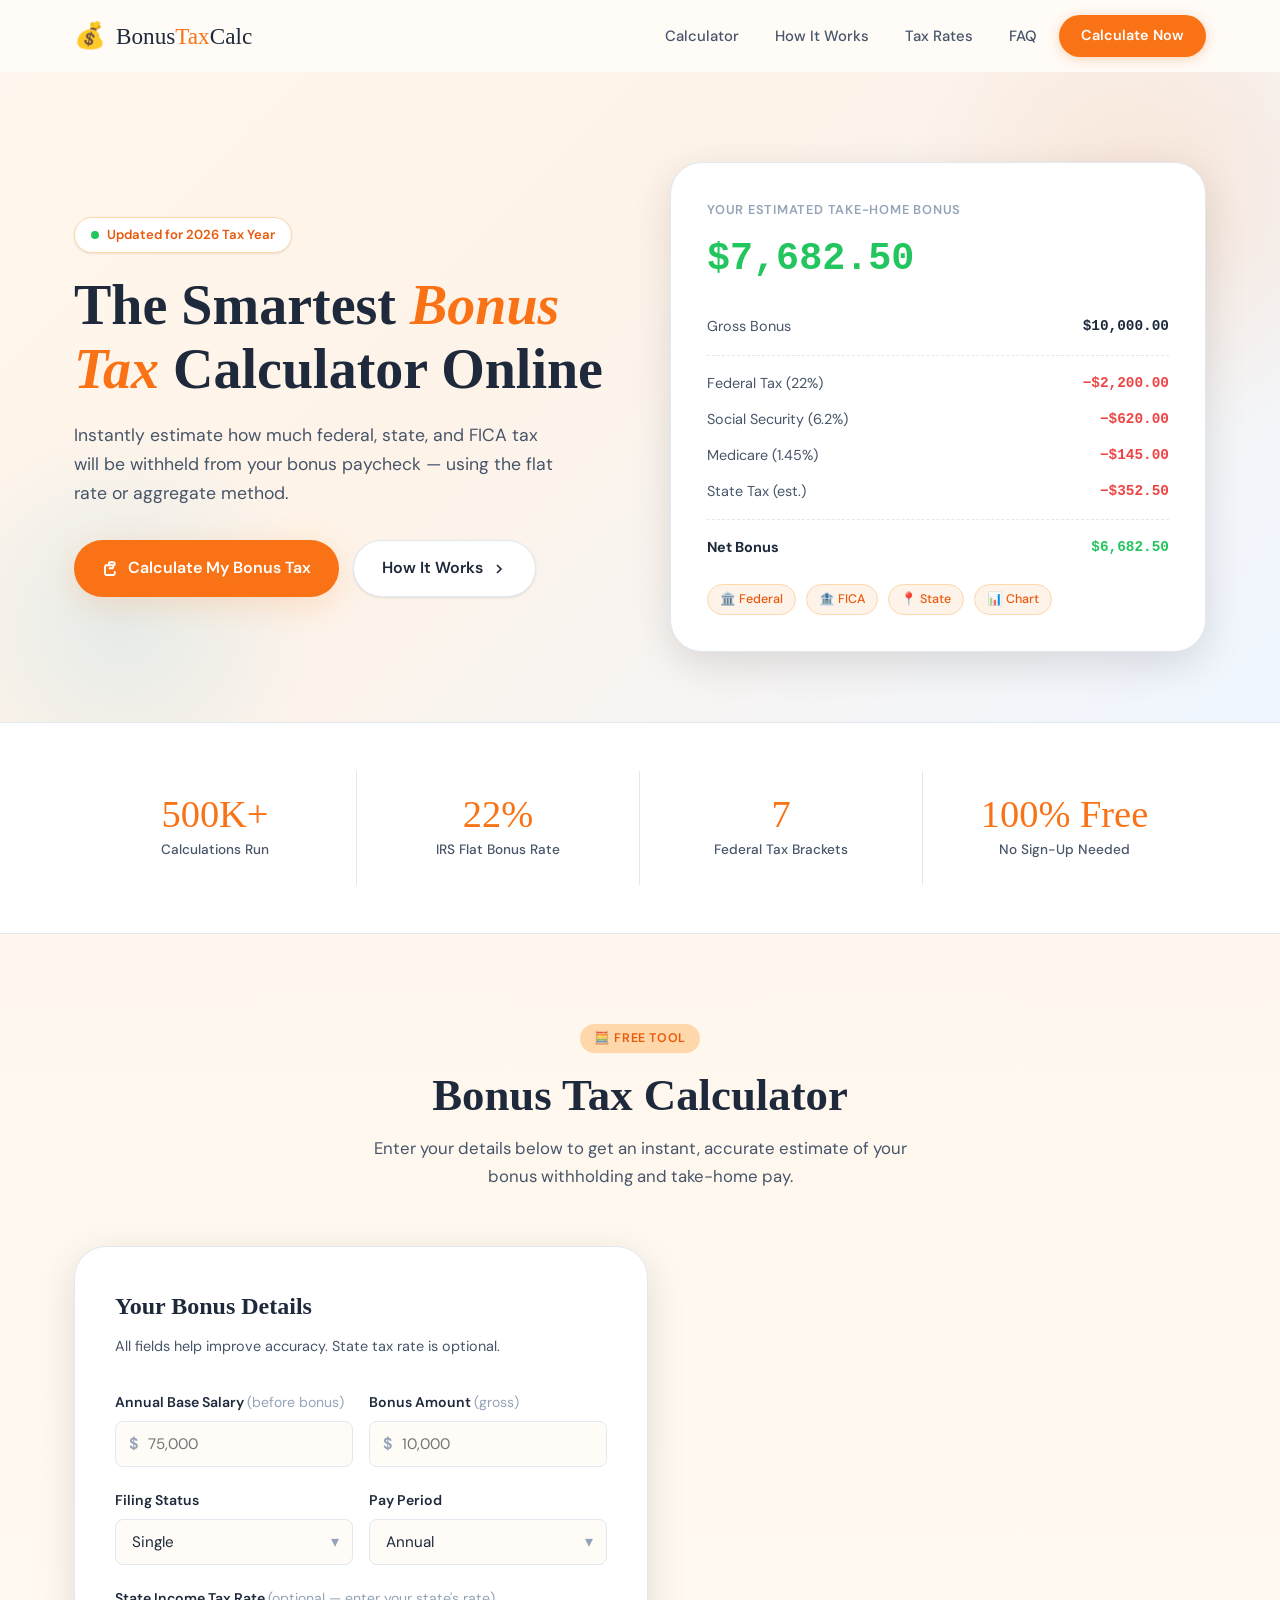
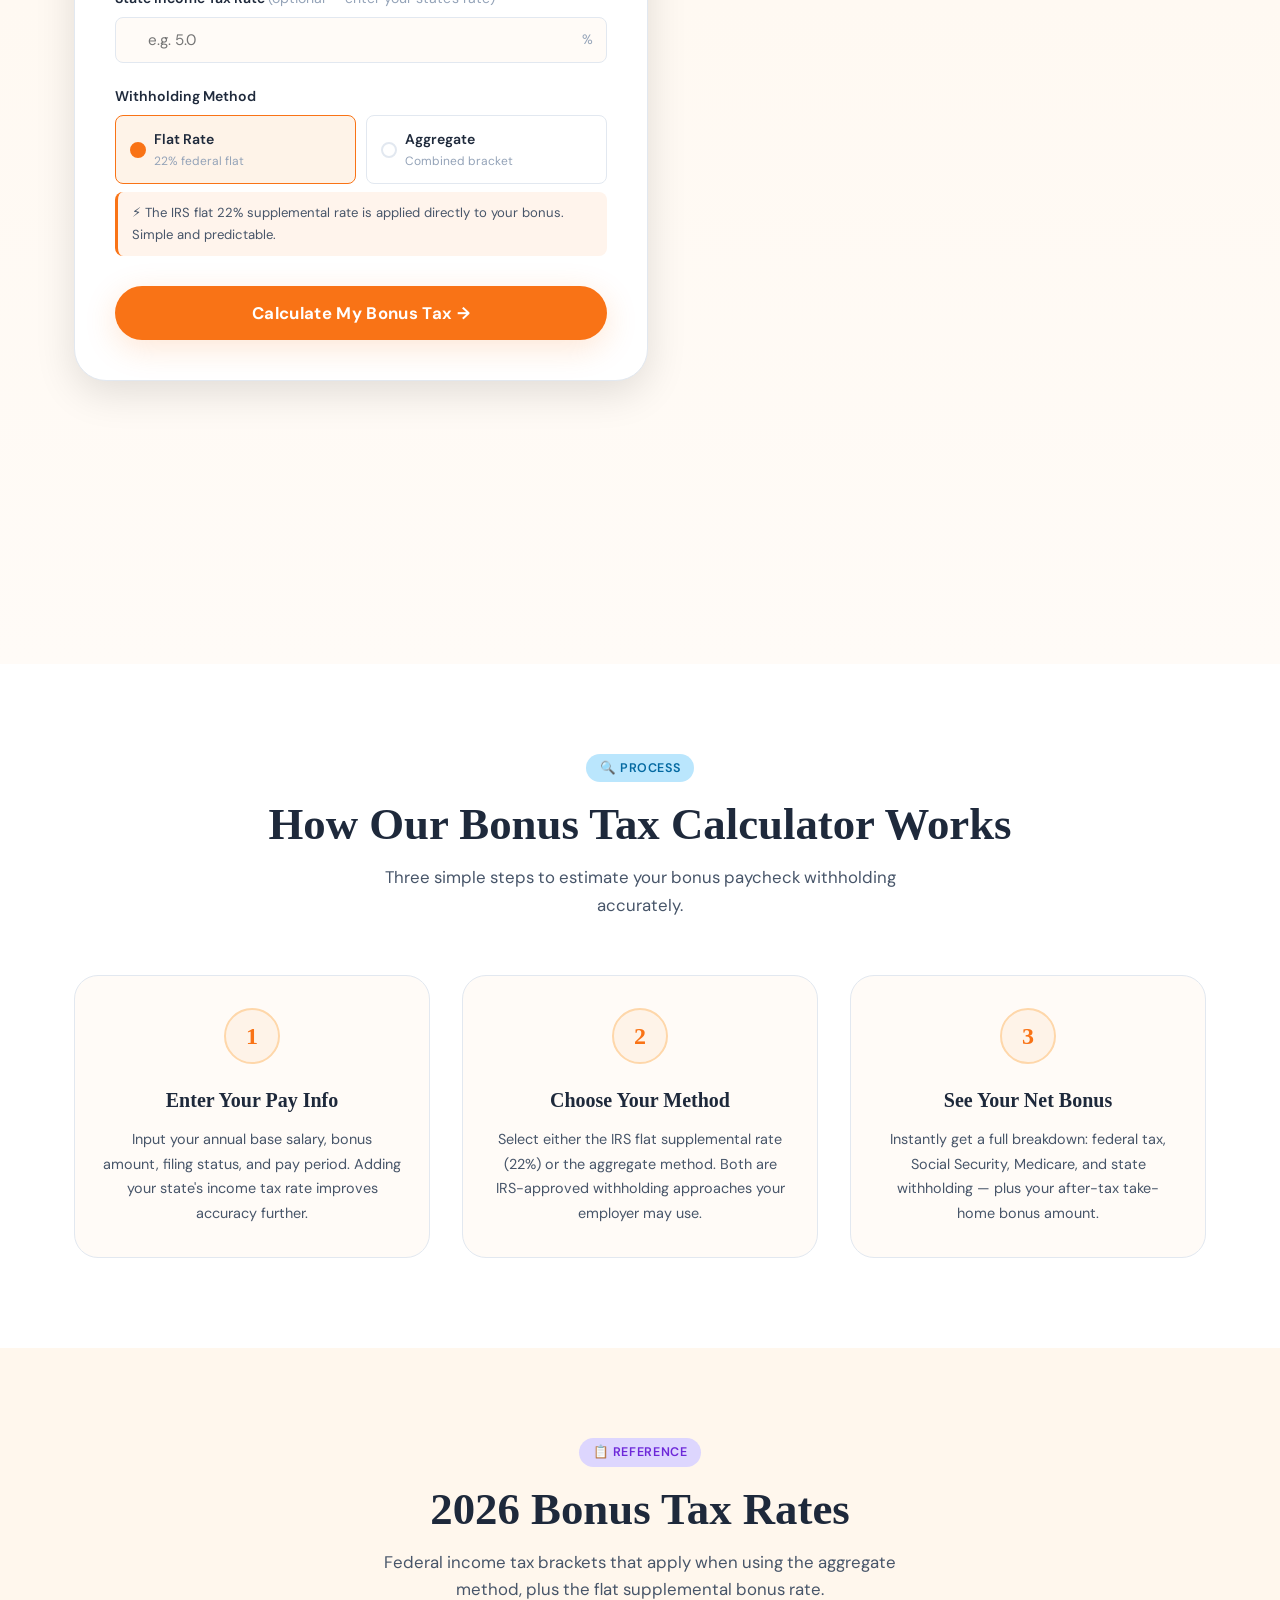
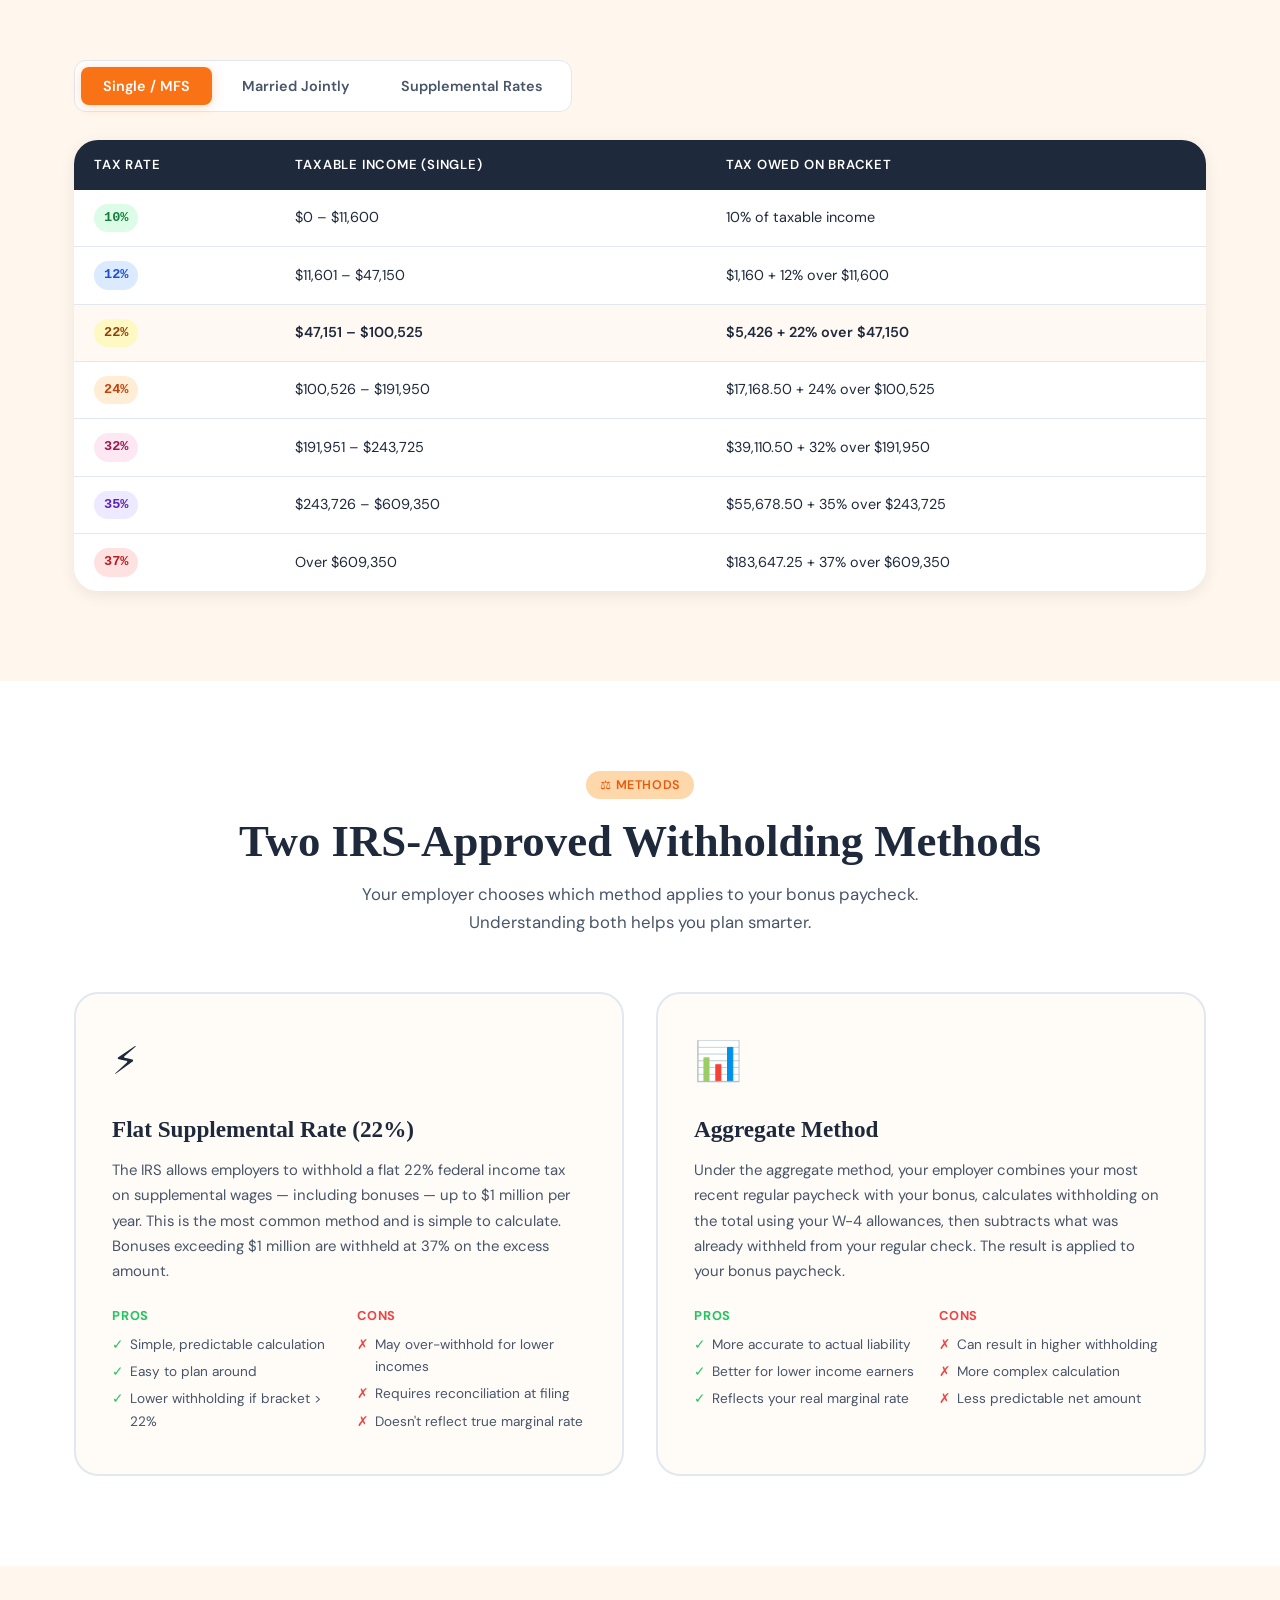
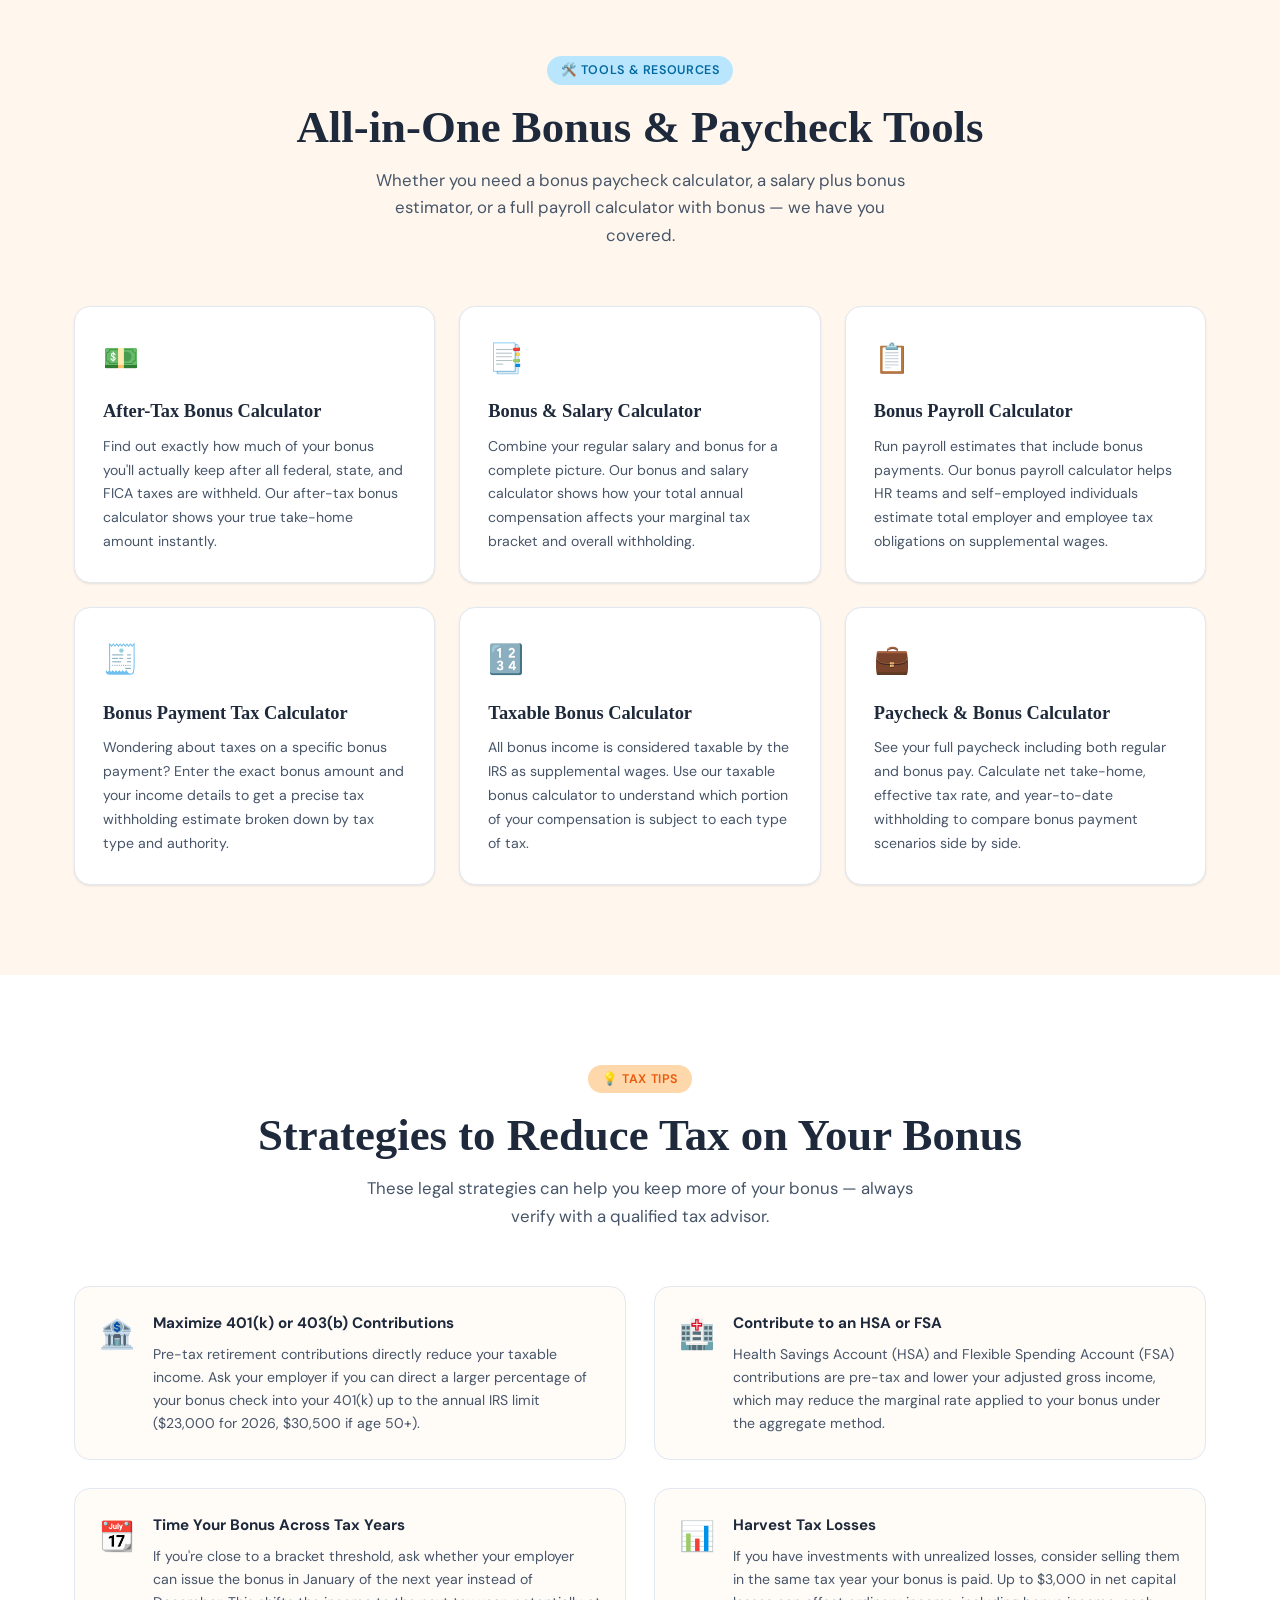
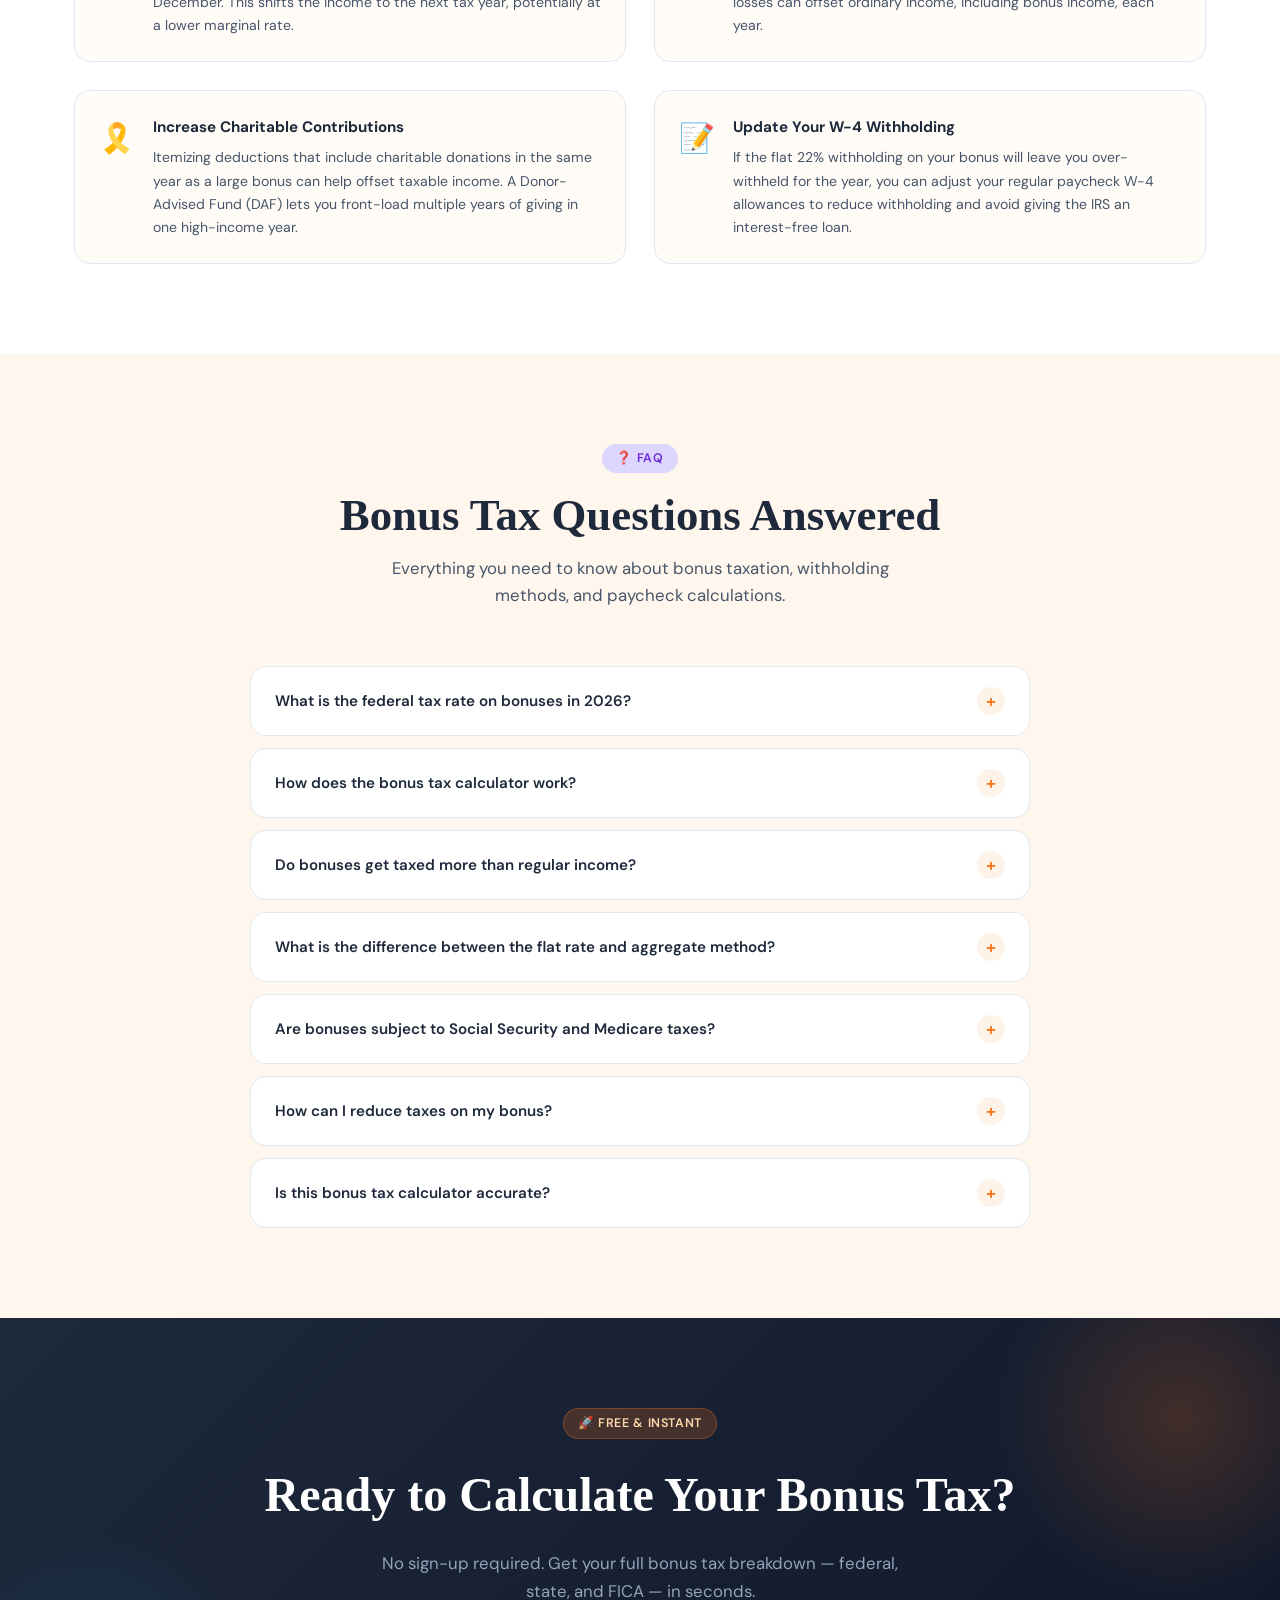
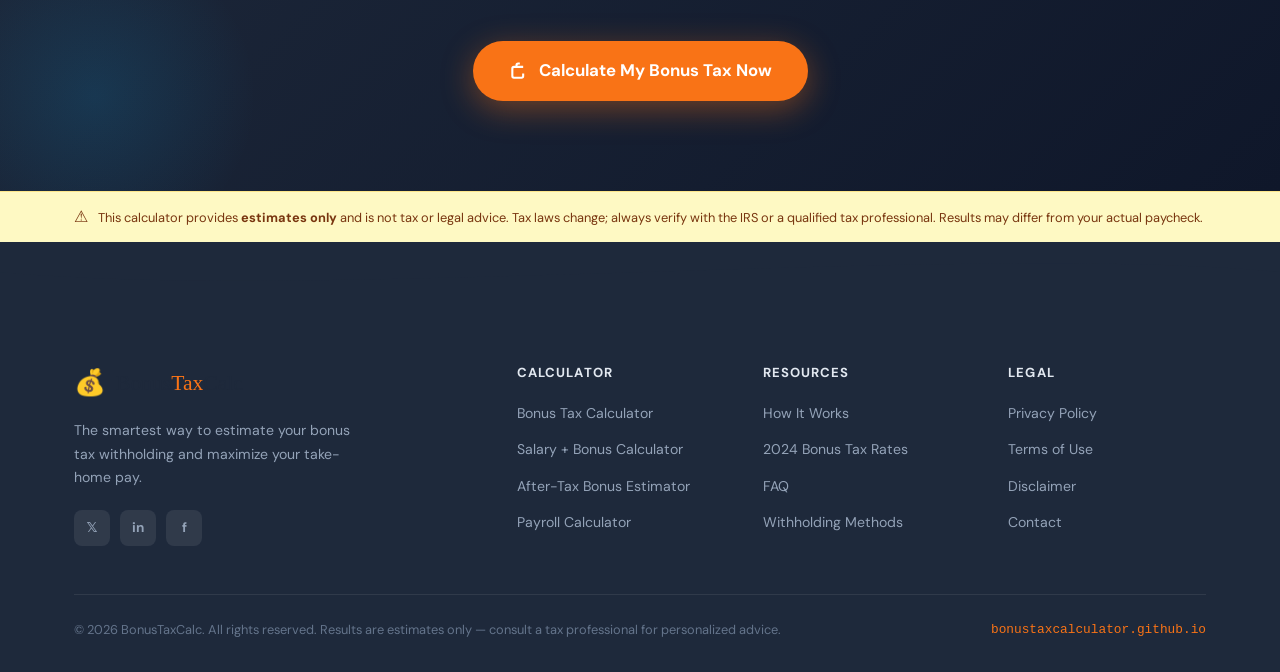
==== commit 3d4a1178: "Update index.html" ====
--- a/index.html
+++ b/index.html
@@ -117,7 +117,7 @@
   }
   </script>
 
-  <link rel="stylesheet" href="css/style.css" />
+  <link rel="stylesheet" href="style.css" />
   <link rel="icon" type="image/svg+xml" href="data:image/svg+xml,<svg xmlns='http://www.w3.org/2000/svg' viewBox='0 0 100 100'><text y='.9em' font-size='90'>💰</text></svg>" />
 </head>
 <body>
--- a/style.css
+++ b/style.css
@@ -0,0 +1,594 @@
+/* ========== CSS Variables & Reset ========== */
+@import url('https://fonts.googleapis.com/css2?family=DM+Serif+Display:ital@0;1&family=DM+Sans:ital,opsz,wght@0,9..40,300;0,9..40,400;0,9..40,500;0,9..40,600;0,9..40,700;1,9..40,400&family=JetBrains+Mono:wght@400;600&display=swap');
+
+:root {
+  --primary: #f97316;
+  --primary-dark: #ea580c;
+  --primary-light: #fed7aa;
+  --secondary: #0ea5e9;
+  --secondary-light: #bae6fd;
+  --accent: #8b5cf6;
+  --accent-light: #ddd6fe;
+  --success: #22c55e;
+  --danger: #ef4444;
+  --warning: #f59e0b;
+
+  --bg: #fffbf7;
+  --bg-card: #ffffff;
+  --bg-soft: #fef3e8;
+  --bg-section: #fff7ed;
+  --footer-bg: #1e293b;
+
+  --text-primary: #1e293b;
+  --text-secondary: #475569;
+  --text-muted: #94a3b8;
+  --text-white: #f8fafc;
+
+  --border: #e2e8f0;
+  --border-focus: #f97316;
+  --shadow-sm: 0 1px 3px rgba(0,0,0,0.06), 0 1px 2px rgba(0,0,0,0.04);
+  --shadow: 0 4px 16px rgba(0,0,0,0.08);
+  --shadow-lg: 0 12px 40px rgba(0,0,0,0.12);
+  --shadow-colored: 0 8px 32px rgba(249,115,22,0.18);
+
+  --radius-sm: 8px;
+  --radius: 16px;
+  --radius-lg: 24px;
+  --radius-xl: 32px;
+
+  --font-display: 'DM Serif Display', Georgia, serif;
+  --font-body: 'DM Sans', system-ui, sans-serif;
+  --font-mono: 'JetBrains Mono', monospace;
+
+  --header-h: 72px;
+  --transition: 0.25s cubic-bezier(0.4,0,0.2,1);
+}
+
+*, *::before, *::after { box-sizing: border-box; margin: 0; padding: 0; }
+html { scroll-behavior: smooth; font-size: 16px; }
+body {
+  font-family: var(--font-body);
+  background: var(--bg);
+  color: var(--text-primary);
+  line-height: 1.65;
+  overflow-x: hidden;
+}
+
+/* ========== Utility ========== */
+.container { width: 100%; max-width: 1180px; margin: 0 auto; padding: 0 24px; }
+.text-center { text-align: center; }
+.tag {
+  display: inline-flex; align-items: center; gap: 6px;
+  background: var(--primary-light); color: var(--primary-dark);
+  font-size: 0.78rem; font-weight: 600; letter-spacing: 0.05em; text-transform: uppercase;
+  padding: 4px 14px; border-radius: 999px; margin-bottom: 16px;
+}
+.tag-blue { background: var(--secondary-light); color: #0369a1; }
+.tag-purple { background: var(--accent-light); color: #6d28d9; }
+
+/* Scroll animations */
+.animate-on-scroll { opacity: 0; transform: translateY(28px); transition: opacity 0.55s ease, transform 0.55s ease; }
+.animate-on-scroll.in-view { opacity: 1; transform: none; }
+.delay-1 { transition-delay: 0.1s; }
+.delay-2 { transition-delay: 0.2s; }
+.delay-3 { transition-delay: 0.3s; }
+.delay-4 { transition-delay: 0.4s; }
+
+/* ========== Header ========== */
+.site-header {
+  position: sticky; top: 0; z-index: 1000;
+  background: rgba(255,251,247,0.88); backdrop-filter: blur(12px);
+  border-bottom: 1px solid transparent;
+  transition: border-color var(--transition), box-shadow var(--transition);
+  height: var(--header-h);
+}
+.site-header.scrolled {
+  border-color: var(--border);
+  box-shadow: var(--shadow);
+}
+.header-inner {
+  height: var(--header-h); display: flex; align-items: center;
+  justify-content: space-between; max-width: 1180px; margin: 0 auto; padding: 0 24px;
+}
+.logo {
+  display: flex; align-items: center; gap: 10px;
+  text-decoration: none; font-family: var(--font-display); font-size: 1.45rem;
+}
+.logo-icon { font-size: 1.6rem; animation: bob 3s ease-in-out infinite; }
+@keyframes bob { 0%,100%{transform:translateY(0)} 50%{transform:translateY(-4px)} }
+.logo-text { color: var(--text-primary); }
+.logo-accent { color: var(--primary); }
+.nav-list { list-style: none; display: flex; align-items: center; gap: 8px; }
+.nav-link {
+  display: block; padding: 7px 14px; border-radius: 8px;
+  color: var(--text-secondary); text-decoration: none;
+  font-weight: 500; font-size: 0.93rem; transition: background var(--transition), color var(--transition);
+}
+.nav-link:hover, .nav-link.active { background: var(--bg-soft); color: var(--primary); }
+.nav-cta {
+  display: block; padding: 9px 22px; border-radius: 999px;
+  background: var(--primary); color: white !important; text-decoration: none;
+  font-weight: 600; font-size: 0.9rem; transition: background var(--transition), transform var(--transition), box-shadow var(--transition);
+  box-shadow: 0 2px 12px rgba(249,115,22,0.3);
+}
+.nav-cta:hover { background: var(--primary-dark); transform: translateY(-1px); box-shadow: 0 4px 20px rgba(249,115,22,0.4); }
+
+.hamburger { display: none; flex-direction: column; gap: 5px; background: none; border: none; cursor: pointer; padding: 8px; }
+.hamburger span { display: block; width: 24px; height: 2px; background: var(--text-primary); border-radius: 2px; transition: var(--transition); }
+.hamburger.active span:nth-child(1) { transform: rotate(45deg) translate(5px, 5px); }
+.hamburger.active span:nth-child(2) { opacity: 0; }
+.hamburger.active span:nth-child(3) { transform: rotate(-45deg) translate(5px,-5px); }
+
+@media (max-width: 768px) {
+  .hamburger { display: flex; }
+  .main-nav {
+    display: none; position: absolute; top: var(--header-h); left: 0; right: 0;
+    background: var(--bg-card); border-bottom: 1px solid var(--border); box-shadow: var(--shadow);
+    padding: 16px;
+  }
+  .main-nav.open { display: block; }
+  .nav-list { flex-direction: column; align-items: stretch; gap: 4px; }
+  .nav-cta { text-align: center; }
+}
+
+/* ========== Hero Section ========== */
+.hero {
+  padding: 90px 0 70px;
+  background: linear-gradient(135deg, #fff7ed 0%, #fef3e8 40%, #eff6ff 100%);
+  position: relative; overflow: hidden;
+}
+.hero::before {
+  content: ''; position: absolute; top: -120px; right: -120px;
+  width: 500px; height: 500px; border-radius: 50%;
+  background: radial-gradient(circle, rgba(249,115,22,0.12) 0%, transparent 70%);
+  animation: pulse-glow 5s ease-in-out infinite;
+}
+.hero::after {
+  content: ''; position: absolute; bottom: -100px; left: -80px;
+  width: 400px; height: 400px; border-radius: 50%;
+  background: radial-gradient(circle, rgba(14,165,233,0.1) 0%, transparent 70%);
+  animation: pulse-glow 6s ease-in-out infinite reverse;
+}
+@keyframes pulse-glow { 0%,100%{transform:scale(1);opacity:0.6} 50%{transform:scale(1.1);opacity:1} }
+
+.hero-inner { display: grid; grid-template-columns: 1fr 1fr; gap: 60px; align-items: center; position: relative; z-index: 1; }
+.hero-eyebrow { display: flex; align-items: center; gap: 10px; margin-bottom: 20px; }
+.hero-badge {
+  display: inline-flex; align-items: center; gap: 8px;
+  background: white; border: 1px solid var(--primary-light);
+  color: var(--primary-dark); padding: 6px 16px; border-radius: 999px;
+  font-size: 0.82rem; font-weight: 600; box-shadow: var(--shadow-sm);
+}
+.badge-dot { width: 8px; height: 8px; border-radius: 50%; background: var(--success); animation: blink 2s infinite; }
+@keyframes blink { 0%,100%{opacity:1} 50%{opacity:0.3} }
+
+.hero h1 {
+  font-family: var(--font-display); font-size: clamp(2.4rem, 5vw, 3.5rem);
+  line-height: 1.15; color: var(--text-primary); margin-bottom: 20px;
+}
+.hero h1 em { font-style: italic; color: var(--primary); }
+.hero-desc { font-size: 1.1rem; color: var(--text-secondary); margin-bottom: 32px; max-width: 480px; }
+.hero-ctas { display: flex; gap: 14px; flex-wrap: wrap; }
+.btn-primary {
+  display: inline-flex; align-items: center; gap: 8px;
+  background: var(--primary); color: white; text-decoration: none;
+  padding: 14px 28px; border-radius: 999px; font-weight: 600; font-size: 1rem;
+  box-shadow: var(--shadow-colored); transition: all var(--transition); border: none; cursor: pointer;
+}
+.btn-primary:hover { background: var(--primary-dark); transform: translateY(-2px); box-shadow: 0 12px 32px rgba(249,115,22,0.35); }
+.btn-secondary {
+  display: inline-flex; align-items: center; gap: 8px;
+  background: white; color: var(--text-primary); text-decoration: none;
+  padding: 14px 28px; border-radius: 999px; font-weight: 600; font-size: 1rem;
+  border: 1.5px solid var(--border); box-shadow: var(--shadow-sm); transition: all var(--transition);
+}
+.btn-secondary:hover { border-color: var(--primary); color: var(--primary); transform: translateY(-2px); }
+
+.hero-card {
+  background: white; border-radius: var(--radius-xl); padding: 36px;
+  box-shadow: var(--shadow-lg); border: 1px solid var(--border);
+  position: relative; animation: float 5s ease-in-out infinite;
+}
+@keyframes float { 0%,100%{transform:translateY(0)} 50%{transform:translateY(-10px)} }
+.hero-card-label { font-size: 0.8rem; font-weight: 600; color: var(--text-muted); text-transform: uppercase; letter-spacing: 0.06em; margin-bottom: 8px; }
+.hero-card-amount { font-family: var(--font-mono); font-size: 2.4rem; font-weight: 600; color: var(--success); margin-bottom: 24px; }
+.hero-breakdown { display: flex; flex-direction: column; gap: 12px; }
+.breakdown-row { display: flex; justify-content: space-between; align-items: center; font-size: 0.9rem; }
+.breakdown-label { color: var(--text-secondary); }
+.breakdown-val { font-family: var(--font-mono); font-weight: 600; color: var(--text-primary); }
+.breakdown-val.neg { color: var(--danger); }
+.breakdown-divider { border: none; border-top: 1px dashed var(--border); margin: 4px 0; }
+.hero-chips { display: flex; gap: 10px; flex-wrap: wrap; margin-top: 24px; }
+.hero-chip {
+  display: inline-flex; align-items: center; gap: 5px; font-size: 0.78rem;
+  background: var(--bg-soft); border: 1px solid var(--primary-light);
+  color: var(--primary-dark); padding: 4px 12px; border-radius: 999px; font-weight: 500;
+}
+
+@media (max-width: 900px) {
+  .hero-inner { grid-template-columns: 1fr; gap: 40px; }
+  .hero-card { max-width: 420px; margin: 0 auto; }
+}
+@media (max-width: 600px) {
+  .hero { padding: 60px 0 50px; }
+  .hero-ctas { flex-direction: column; }
+  .btn-primary, .btn-secondary { justify-content: center; }
+}
+
+/* ========== Stats Section ========== */
+.stats-section { padding: 48px 0; background: white; border-top: 1px solid var(--border); border-bottom: 1px solid var(--border); }
+.stats-grid { display: grid; grid-template-columns: repeat(4, 1fr); gap: 0; }
+.stat-item {
+  text-align: center; padding: 24px 16px;
+  border-right: 1px solid var(--border);
+}
+.stat-item:last-child { border-right: none; }
+.stat-number { font-family: var(--font-display); font-size: 2.4rem; color: var(--primary); line-height: 1; margin-bottom: 6px; }
+.stat-label { font-size: 0.85rem; color: var(--text-secondary); font-weight: 500; }
+
+@media (max-width: 640px) {
+  .stats-grid { grid-template-columns: repeat(2, 1fr); }
+  .stat-item:nth-child(2) { border-right: none; }
+  .stat-item:nth-child(3) { border-top: 1px solid var(--border); }
+}
+
+/* ========== Calculator Section ========== */
+.calculator-section {
+  padding: 90px 0;
+  background: linear-gradient(180deg, var(--bg-section) 0%, var(--bg) 100%);
+}
+.section-header { text-align: center; margin-bottom: 56px; }
+.section-title {
+  font-family: var(--font-display); font-size: clamp(2rem, 4vw, 2.8rem);
+  color: var(--text-primary); line-height: 1.2; margin-bottom: 12px;
+}
+.section-subtitle { font-size: 1.05rem; color: var(--text-secondary); max-width: 560px; margin: 0 auto; }
+
+.calc-wrapper { display: grid; grid-template-columns: 1.1fr 1fr; gap: 36px; align-items: start; }
+.calc-card {
+  background: white; border-radius: var(--radius-xl); padding: 40px;
+  box-shadow: var(--shadow-lg); border: 1px solid var(--border);
+}
+.calc-title { font-family: var(--font-display); font-size: 1.5rem; margin-bottom: 8px; }
+.calc-subtitle { color: var(--text-secondary); font-size: 0.9rem; margin-bottom: 32px; }
+
+/* Form fields */
+.form-row { display: grid; grid-template-columns: 1fr 1fr; gap: 16px; }
+.form-group { margin-bottom: 22px; }
+.form-label { display: block; font-size: 0.88rem; font-weight: 600; color: var(--text-primary); margin-bottom: 7px; }
+.form-label span { font-weight: 400; color: var(--text-muted); }
+.form-input, .form-select {
+  width: 100%; padding: 12px 16px; border-radius: var(--radius-sm);
+  border: 1.5px solid var(--border); background: var(--bg);
+  color: var(--text-primary); font-family: var(--font-body); font-size: 0.95rem;
+  transition: border-color var(--transition), box-shadow var(--transition);
+  appearance: none; outline: none;
+}
+.form-input:focus, .form-select:focus {
+  border-color: var(--primary); box-shadow: 0 0 0 3px rgba(249,115,22,0.12);
+}
+.input-wrap { position: relative; }
+.input-prefix {
+  position: absolute; left: 14px; top: 50%; transform: translateY(-50%);
+  color: var(--text-muted); font-weight: 600; font-size: 1rem; pointer-events: none;
+}
+.input-wrap .form-input { padding-left: 32px; }
+.input-suffix {
+  position: absolute; right: 14px; top: 50%; transform: translateY(-50%);
+  color: var(--text-muted); font-size: 0.85rem; pointer-events: none;
+}
+.input-wrap .form-input.has-suffix { padding-right: 44px; }
+
+.form-select-wrap { position: relative; }
+.form-select-wrap::after {
+  content: '▾'; position: absolute; right: 14px; top: 50%; transform: translateY(-50%);
+  pointer-events: none; color: var(--text-muted);
+}
+
+/* Radio group */
+.radio-group { display: flex; gap: 10px; }
+.radio-option {
+  flex: 1; display: flex; align-items: center; gap: 8px;
+  padding: 12px 14px; border: 1.5px solid var(--border); border-radius: var(--radius-sm);
+  cursor: pointer; transition: all var(--transition);
+}
+.radio-option input { display: none; }
+.radio-option .radio-dot {
+  width: 16px; height: 16px; border-radius: 50%; border: 2px solid var(--border);
+  flex-shrink: 0; transition: var(--transition); position: relative;
+}
+.radio-option input:checked ~ .radio-info .radio-dot,
+.radio-option:has(input:checked) .radio-dot {
+  border-color: var(--primary); background: var(--primary);
+}
+.radio-option:has(input:checked) { border-color: var(--primary); background: var(--bg-soft); }
+.radio-label { font-size: 0.88rem; font-weight: 600; }
+.radio-desc { font-size: 0.75rem; color: var(--text-muted); }
+.radio-info { flex: 1; }
+
+.method-note {
+  margin-top: 8px; padding: 10px 14px; border-radius: var(--radius-sm);
+  font-size: 0.82rem; color: var(--text-secondary);
+  display: none;
+}
+.method-note.flat-note { background: rgba(249,115,22,0.08); border-left: 3px solid var(--primary); display: block; }
+.method-note.agg-note { background: rgba(139,92,246,0.08); border-left: 3px solid var(--accent); }
+
+.calc-submit {
+  width: 100%; padding: 16px; border-radius: 999px;
+  background: var(--primary); color: white; font-family: var(--font-body);
+  font-size: 1.05rem; font-weight: 700; border: none; cursor: pointer;
+  box-shadow: var(--shadow-colored); transition: all var(--transition);
+  letter-spacing: 0.02em; margin-top: 8px;
+}
+.calc-submit:hover { background: var(--primary-dark); transform: translateY(-2px); box-shadow: 0 10px 30px rgba(249,115,22,0.4); }
+.calc-submit.success { background: var(--success); box-shadow: 0 8px 24px rgba(34,197,94,0.3); }
+
+.calc-error {
+  background: #fef2f2; border: 1px solid #fecaca; color: var(--danger);
+  padding: 10px 14px; border-radius: var(--radius-sm); margin-bottom: 16px;
+  font-size: 0.88rem; display: none;
+}
+
+/* Results panel */
+.results-panel {
+  opacity: 0; transform: translateY(16px);
+  transition: opacity 0.5s ease, transform 0.5s ease;
+  pointer-events: none;
+}
+.results-panel.visible { opacity: 1; transform: none; pointer-events: auto; }
+
+.results-header { display: flex; align-items: center; justify-content: space-between; margin-bottom: 24px; }
+.results-title { font-family: var(--font-display); font-size: 1.4rem; }
+.results-badge {
+  background: var(--bg-soft); border: 1px solid var(--primary-light);
+  color: var(--primary-dark); font-size: 0.78rem; font-weight: 600;
+  padding: 4px 12px; border-radius: 999px;
+}
+
+.net-amount-box {
+  background: linear-gradient(135deg, #f0fdf4, #dcfce7);
+  border: 1px solid #bbf7d0; border-radius: var(--radius);
+  padding: 22px; text-align: center; margin-bottom: 24px;
+}
+.net-amount-label { font-size: 0.82rem; font-weight: 600; color: #15803d; text-transform: uppercase; letter-spacing: 0.06em; margin-bottom: 4px; }
+.net-amount-value { font-family: var(--font-mono); font-size: 2.2rem; font-weight: 700; color: var(--success); }
+.net-amount-pct { font-size: 0.85rem; color: #16a34a; margin-top: 4px; }
+
+.result-rows { display: flex; flex-direction: column; gap: 10px; margin-bottom: 24px; }
+.result-row { display: flex; align-items: center; gap: 10px; }
+.result-row-left { flex: 1; }
+.result-row-label { font-size: 0.85rem; color: var(--text-secondary); margin-bottom: 3px; }
+.result-row-bar-wrap { height: 6px; background: #f1f5f9; border-radius: 3px; overflow: hidden; }
+.result-row-bar { height: 100%; border-radius: 3px; transition: width 0.7s cubic-bezier(0.4,0,0.2,1); width: 0; }
+.bar-federal { background: var(--primary); }
+.bar-state { background: var(--accent); }
+.bar-fica { background: var(--secondary); }
+.bar-net { background: var(--success); }
+.result-row-val { font-family: var(--font-mono); font-size: 0.9rem; font-weight: 700; color: var(--text-primary); min-width: 80px; text-align: right; }
+
+.result-summary {
+  background: var(--bg-soft); border-radius: var(--radius);
+  padding: 16px 20px; display: flex; gap: 16px;
+}
+.summary-item { flex: 1; text-align: center; }
+.summary-item-label { font-size: 0.75rem; color: var(--text-muted); font-weight: 500; margin-bottom: 4px; }
+.summary-item-val { font-family: var(--font-mono); font-size: 1rem; font-weight: 700; color: var(--text-primary); }
+
+.donut-section { text-align: center; margin: 24px 0 0; }
+.donut-title { font-size: 0.85rem; font-weight: 600; color: var(--text-secondary); margin-bottom: 12px; }
+#donut-chart { width: 160px; height: 160px; }
+.donut-legend { display: flex; flex-wrap: wrap; gap: 8px; justify-content: center; margin-top: 12px; }
+.legend-item { display: flex; align-items: center; gap: 5px; font-size: 0.75rem; color: var(--text-secondary); }
+.legend-dot { width: 10px; height: 10px; border-radius: 50%; flex-shrink: 0; }
+
+@media (max-width: 980px) {
+  .calc-wrapper { grid-template-columns: 1fr; }
+  .form-row { grid-template-columns: 1fr; }
+}
+
+/* ========== How It Works ========== */
+.how-section { padding: 90px 0; background: white; }
+.steps-grid { display: grid; grid-template-columns: repeat(3, 1fr); gap: 32px; margin-top: 12px; }
+.step-card {
+  background: var(--bg); border: 1px solid var(--border); border-radius: var(--radius-lg);
+  padding: 32px 28px; text-align: center; transition: all var(--transition);
+  position: relative; overflow: hidden;
+}
+.step-card::before {
+  content: ''; position: absolute; top: 0; left: 0; right: 0; height: 4px;
+  background: linear-gradient(90deg, var(--primary), var(--secondary));
+  transform: scaleX(0); transition: transform var(--transition); transform-origin: left;
+}
+.step-card:hover { box-shadow: var(--shadow-lg); transform: translateY(-4px); }
+.step-card:hover::before { transform: scaleX(1); }
+.step-number {
+  width: 56px; height: 56px; border-radius: 50%; display: flex; align-items: center; justify-content: center;
+  margin: 0 auto 20px; font-family: var(--font-display); font-size: 1.5rem; font-weight: 700;
+  background: var(--bg-soft); color: var(--primary); border: 2px solid var(--primary-light);
+}
+.step-title { font-family: var(--font-display); font-size: 1.25rem; margin-bottom: 10px; }
+.step-desc { font-size: 0.9rem; color: var(--text-secondary); line-height: 1.7; }
+
+@media (max-width: 768px) { .steps-grid { grid-template-columns: 1fr; } }
+
+/* ========== Tax Rates Section ========== */
+.rates-section { padding: 90px 0; background: var(--bg-section); }
+.tab-group { }
+.tabs-header {
+  display: flex; gap: 8px; flex-wrap: wrap;
+  background: white; border: 1px solid var(--border); border-radius: 12px;
+  padding: 6px; margin-bottom: 28px; width: fit-content;
+}
+.tab-btn {
+  padding: 10px 22px; border-radius: 8px; border: none; background: none;
+  font-family: var(--font-body); font-size: 0.9rem; font-weight: 600;
+  color: var(--text-secondary); cursor: pointer; transition: all var(--transition);
+}
+.tab-btn.active { background: var(--primary); color: white; box-shadow: 0 2px 12px rgba(249,115,22,0.25); }
+.tab-pane { display: none; }
+.tab-pane.active { display: block; }
+
+.rates-table-wrap { overflow-x: auto; border-radius: var(--radius-lg); box-shadow: var(--shadow); }
+.rates-table {
+  width: 100%; border-collapse: collapse; background: white;
+  font-size: 0.9rem;
+}
+.rates-table th {
+  background: var(--text-primary); color: white;
+  padding: 14px 20px; text-align: left; font-weight: 600; font-size: 0.82rem;
+  text-transform: uppercase; letter-spacing: 0.06em;
+}
+.rates-table th:first-child { border-radius: 12px 0 0 0; }
+.rates-table th:last-child { border-radius: 0 12px 0 0; }
+.rates-table td { padding: 14px 20px; border-bottom: 1px solid var(--border); }
+.rates-table tr:last-child td { border-bottom: none; }
+.rates-table tr:hover td { background: var(--bg-soft); }
+.rate-badge {
+  display: inline-block; padding: 3px 10px; border-radius: 999px;
+  font-weight: 700; font-size: 0.85rem; font-family: var(--font-mono);
+}
+.rate-10 { background: #dcfce7; color: #15803d; }
+.rate-12 { background: #dbeafe; color: #1d4ed8; }
+.rate-22 { background: #fef9c3; color: #92400e; }
+.rate-24 { background: #ffedd5; color: #c2410c; }
+.rate-32 { background: #fce7f3; color: #9d174d; }
+.rate-35 { background: #ede9fe; color: #5b21b6; }
+.rate-37 { background: #fee2e2; color: #b91c1c; }
+.highlight-row td { background: rgba(249,115,22,0.05); font-weight: 600; }
+
+/* ========== Methods Section ========== */
+.methods-section { padding: 90px 0; background: white; }
+.methods-grid { display: grid; grid-template-columns: 1fr 1fr; gap: 32px; }
+.method-card {
+  background: var(--bg); border: 2px solid var(--border); border-radius: var(--radius-lg);
+  padding: 36px; transition: all var(--transition);
+}
+.method-card:hover { border-color: var(--primary); box-shadow: var(--shadow-colored); transform: translateY(-3px); }
+.method-card-icon { font-size: 2.4rem; margin-bottom: 16px; }
+.method-card-title { font-family: var(--font-display); font-size: 1.45rem; margin-bottom: 10px; }
+.method-card-desc { color: var(--text-secondary); font-size: 0.93rem; line-height: 1.7; margin-bottom: 20px; }
+.method-pros-cons { display: grid; grid-template-columns: 1fr 1fr; gap: 16px; }
+.pros, .cons { }
+.pros-title, .cons-title { font-size: 0.8rem; font-weight: 700; text-transform: uppercase; letter-spacing: 0.06em; margin-bottom: 8px; }
+.pros-title { color: var(--success); }
+.cons-title { color: var(--danger); }
+.pros li, .cons li { font-size: 0.85rem; color: var(--text-secondary); margin-bottom: 5px; list-style: none; padding-left: 18px; position: relative; }
+.pros li::before { content: '✓'; position: absolute; left: 0; color: var(--success); font-weight: 700; }
+.cons li::before { content: '✗'; position: absolute; left: 0; color: var(--danger); font-weight: 700; }
+@media (max-width: 768px) { .methods-grid { grid-template-columns: 1fr; } }
+
+/* ========== Keywords/Content Sections ========== */
+.content-section { padding: 90px 0; background: var(--bg-section); }
+.content-grid { display: grid; grid-template-columns: repeat(3, 1fr); gap: 24px; }
+.content-card {
+  background: white; border-radius: var(--radius); padding: 28px;
+  box-shadow: var(--shadow-sm); border: 1px solid var(--border); transition: all var(--transition);
+}
+.content-card:hover { box-shadow: var(--shadow); transform: translateY(-3px); }
+.content-card-icon { font-size: 1.8rem; margin-bottom: 14px; }
+.content-card-title { font-family: var(--font-display); font-size: 1.15rem; margin-bottom: 8px; color: var(--text-primary); }
+.content-card-desc { font-size: 0.88rem; color: var(--text-secondary); line-height: 1.7; }
+@media (max-width: 768px) { .content-grid { grid-template-columns: 1fr; } }
+
+/* ========== Tips Section ========== */
+.tips-section { padding: 90px 0; background: white; }
+.tips-grid { display: grid; grid-template-columns: repeat(2, 1fr); gap: 28px; }
+.tip-item {
+  display: flex; gap: 18px; align-items: flex-start;
+  background: var(--bg); border-radius: var(--radius); padding: 24px;
+  border: 1px solid var(--border); transition: all var(--transition);
+}
+.tip-item:hover { border-color: var(--primary-light); box-shadow: var(--shadow); }
+.tip-icon { font-size: 1.8rem; flex-shrink: 0; }
+.tip-title { font-weight: 700; margin-bottom: 6px; font-size: 0.95rem; }
+.tip-desc { font-size: 0.88rem; color: var(--text-secondary); line-height: 1.65; }
+@media (max-width: 640px) { .tips-grid { grid-template-columns: 1fr; } }
+
+/* ========== FAQ ========== */
+.faq-section { padding: 90px 0; background: var(--bg-section); }
+.faq-list { max-width: 780px; margin: 0 auto; display: flex; flex-direction: column; gap: 12px; }
+.faq-item {
+  background: white; border-radius: var(--radius); border: 1px solid var(--border);
+  overflow: hidden; transition: box-shadow var(--transition);
+}
+.faq-item.open { box-shadow: var(--shadow); border-color: var(--primary-light); }
+.faq-question {
+  display: flex; justify-content: space-between; align-items: center;
+  padding: 20px 24px; cursor: pointer; font-weight: 600; font-size: 0.95rem;
+  color: var(--text-primary); gap: 16px;
+}
+.faq-icon {
+  width: 28px; height: 28px; border-radius: 50%; background: var(--bg-soft);
+  display: flex; align-items: center; justify-content: center;
+  font-size: 1.1rem; flex-shrink: 0; transition: transform var(--transition), background var(--transition);
+  color: var(--primary);
+}
+.faq-item.open .faq-icon { transform: rotate(45deg); background: var(--primary); color: white; }
+.faq-answer { max-height: 0; overflow: hidden; transition: max-height 0.38s ease; }
+.faq-answer-inner { padding: 0 24px 20px; font-size: 0.9rem; color: var(--text-secondary); line-height: 1.75; }
+
+/* ========== CTA Section ========== */
+.cta-section {
+  padding: 90px 0;
+  background: linear-gradient(135deg, #1e293b 0%, #0f172a 100%);
+  position: relative; overflow: hidden; text-align: center;
+}
+.cta-section::before {
+  content: ''; position: absolute; top: -100px; right: -100px;
+  width: 400px; height: 400px; border-radius: 50%;
+  background: radial-gradient(circle, rgba(249,115,22,0.2) 0%, transparent 65%);
+}
+.cta-section::after {
+  content: ''; position: absolute; bottom: -80px; left: -80px;
+  width: 350px; height: 350px; border-radius: 50%;
+  background: radial-gradient(circle, rgba(14,165,233,0.15) 0%, transparent 65%);
+}
+.cta-inner { position: relative; z-index: 1; }
+.cta-tag { background: rgba(249,115,22,0.2); color: var(--primary-light); border: 1px solid rgba(249,115,22,0.3); }
+.cta-title { font-family: var(--font-display); font-size: clamp(2rem, 4.5vw, 3rem); color: white; margin-bottom: 16px; }
+.cta-desc { font-size: 1.05rem; color: #94a3b8; max-width: 520px; margin: 0 auto 36px; }
+.cta-btn {
+  display: inline-flex; align-items: center; gap: 10px;
+  background: var(--primary); color: white; text-decoration: none;
+  padding: 16px 36px; border-radius: 999px; font-weight: 700; font-size: 1.05rem;
+  box-shadow: 0 8px 32px rgba(249,115,22,0.4); transition: all var(--transition);
+}
+.cta-btn:hover { background: var(--primary-dark); transform: translateY(-2px); box-shadow: 0 14px 40px rgba(249,115,22,0.5); }
+
+/* ========== Footer ========== */
+.site-footer { background: var(--footer-bg); color: white; }
+.footer-wave { line-height: 0; }
+.footer-wave svg { display: block; width: 100%; height: 60px; }
+.footer-body { padding: 60px 0 32px; max-width: 1180px; margin: 0 auto; padding-left: 24px; padding-right: 24px; }
+.footer-grid { display: grid; grid-template-columns: 2fr 1fr 1fr 1fr; gap: 48px; margin-bottom: 48px; }
+.footer-brand .footer-logo { display: flex; align-items: center; gap: 10px; font-family: var(--font-display); font-size: 1.35rem; margin-bottom: 14px; }
+.footer-tagline { font-size: 0.88rem; color: #94a3b8; line-height: 1.7; margin-bottom: 20px; max-width: 280px; }
+.footer-social { display: flex; gap: 10px; }
+.social-btn {
+  width: 36px; height: 36px; border-radius: 8px; background: rgba(255,255,255,0.08);
+  display: flex; align-items: center; justify-content: center; text-decoration: none;
+  color: #94a3b8; font-size: 0.85rem; font-weight: 700; transition: all var(--transition);
+}
+.social-btn:hover { background: var(--primary); color: white; transform: translateY(-2px); }
+.footer-links h4 { font-size: 0.82rem; font-weight: 700; text-transform: uppercase; letter-spacing: 0.08em; color: #e2e8f0; margin-bottom: 16px; }
+.footer-links ul { list-style: none; display: flex; flex-direction: column; gap: 10px; }
+.footer-links a { color: #94a3b8; text-decoration: none; font-size: 0.88rem; transition: color var(--transition); }
+.footer-links a:hover { color: var(--primary); }
+.footer-bottom { border-top: 1px solid rgba(255,255,255,0.08); padding-top: 24px; display: flex; justify-content: space-between; align-items: center; flex-wrap: wrap; gap: 12px; }
+.footer-bottom p { font-size: 0.8rem; color: #64748b; }
+.footer-url { font-family: var(--font-mono); color: var(--primary) !important; }
+
+@media (max-width: 900px) { .footer-grid { grid-template-columns: 1fr 1fr; } }
+@media (max-width: 540px) { .footer-grid { grid-template-columns: 1fr; gap: 28px; } .footer-bottom { flex-direction: column; text-align: center; } }
+
+/* ========== Disclaimer banner ========== */
+.disclaimer-bar { background: #fef9c3; border-top: 1px solid #fde68a; padding: 12px 0; }
+.disclaimer-inner { display: flex; align-items: center; gap: 10px; font-size: 0.8rem; color: #78350f; max-width: 1180px; margin: 0 auto; padding: 0 24px; }
+.disclaimer-icon { font-size: 1rem; flex-shrink: 0; }
+
+/* ========== Scrollbar ========== */
+::-webkit-scrollbar { width: 8px; }
+::-webkit-scrollbar-track { background: var(--bg); }
+::-webkit-scrollbar-thumb { background: var(--primary-light); border-radius: 4px; }
+::-webkit-scrollbar-thumb:hover { background: var(--primary); }
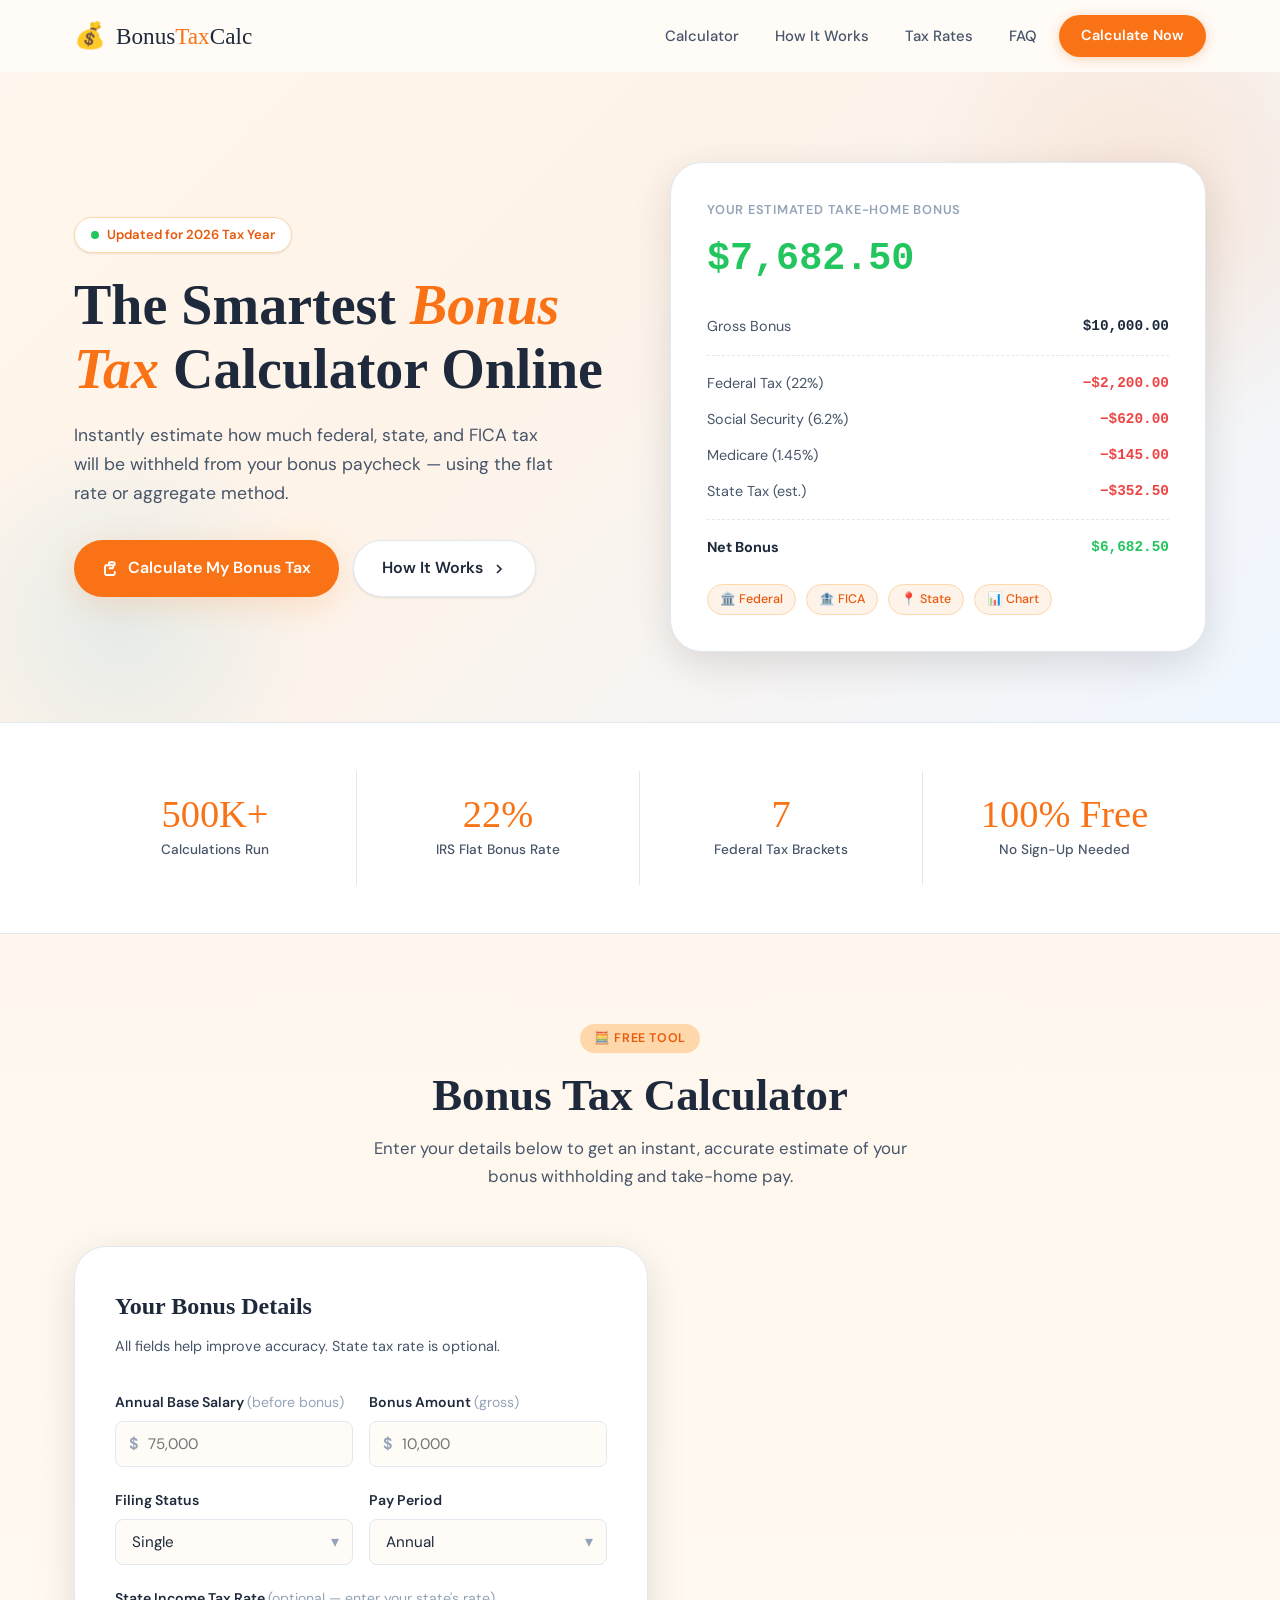
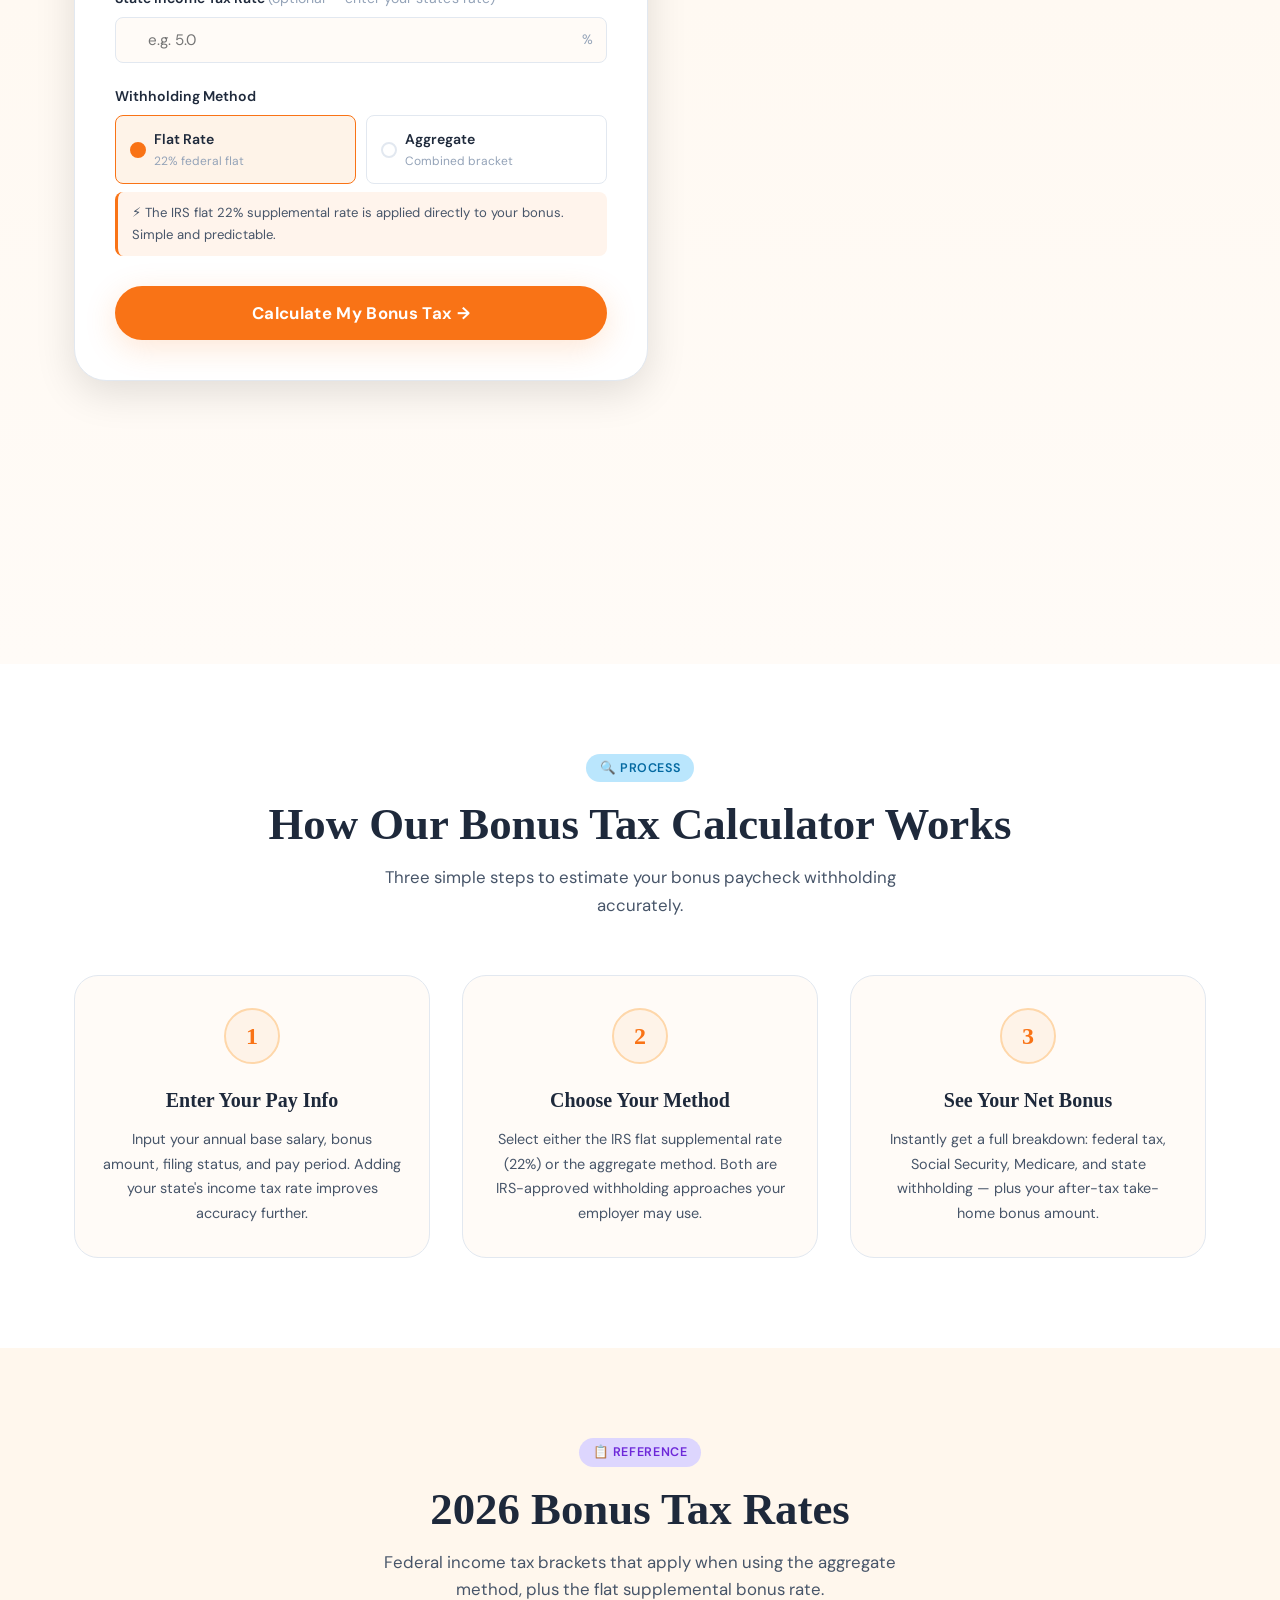
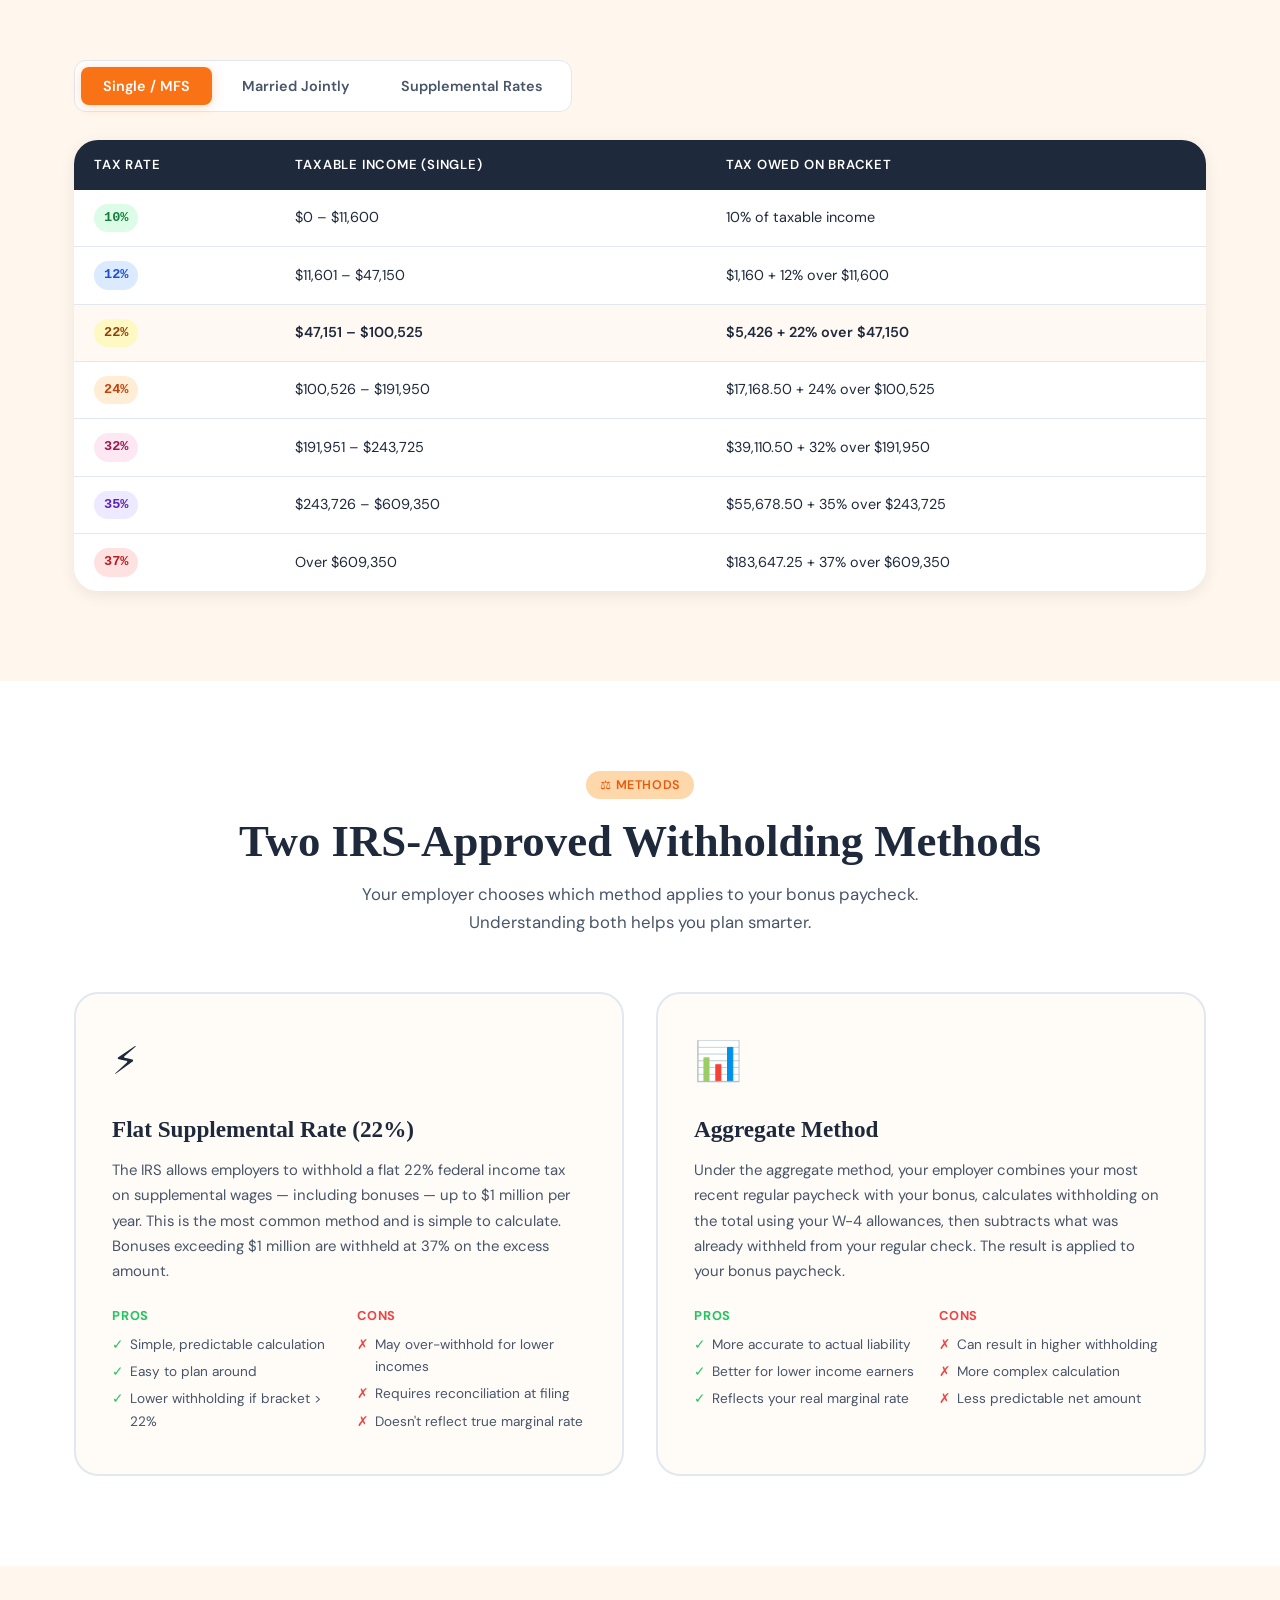
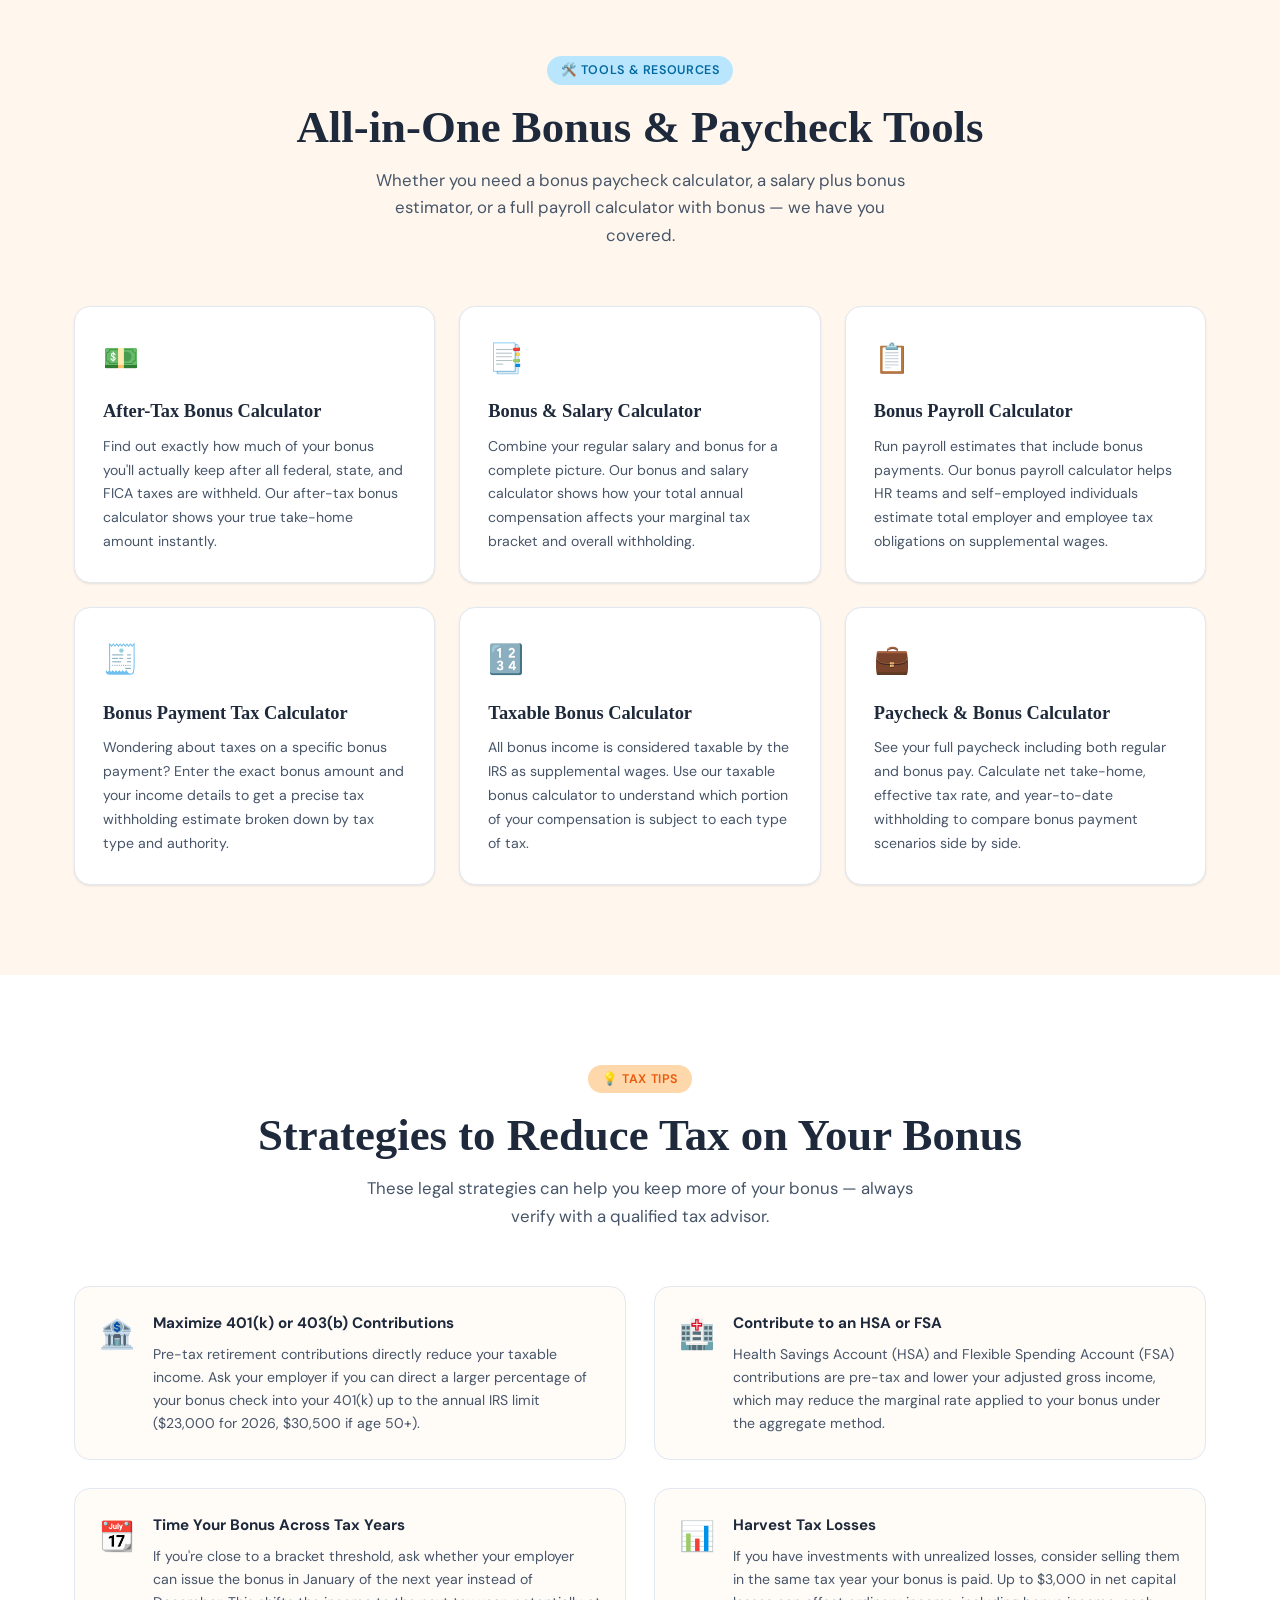
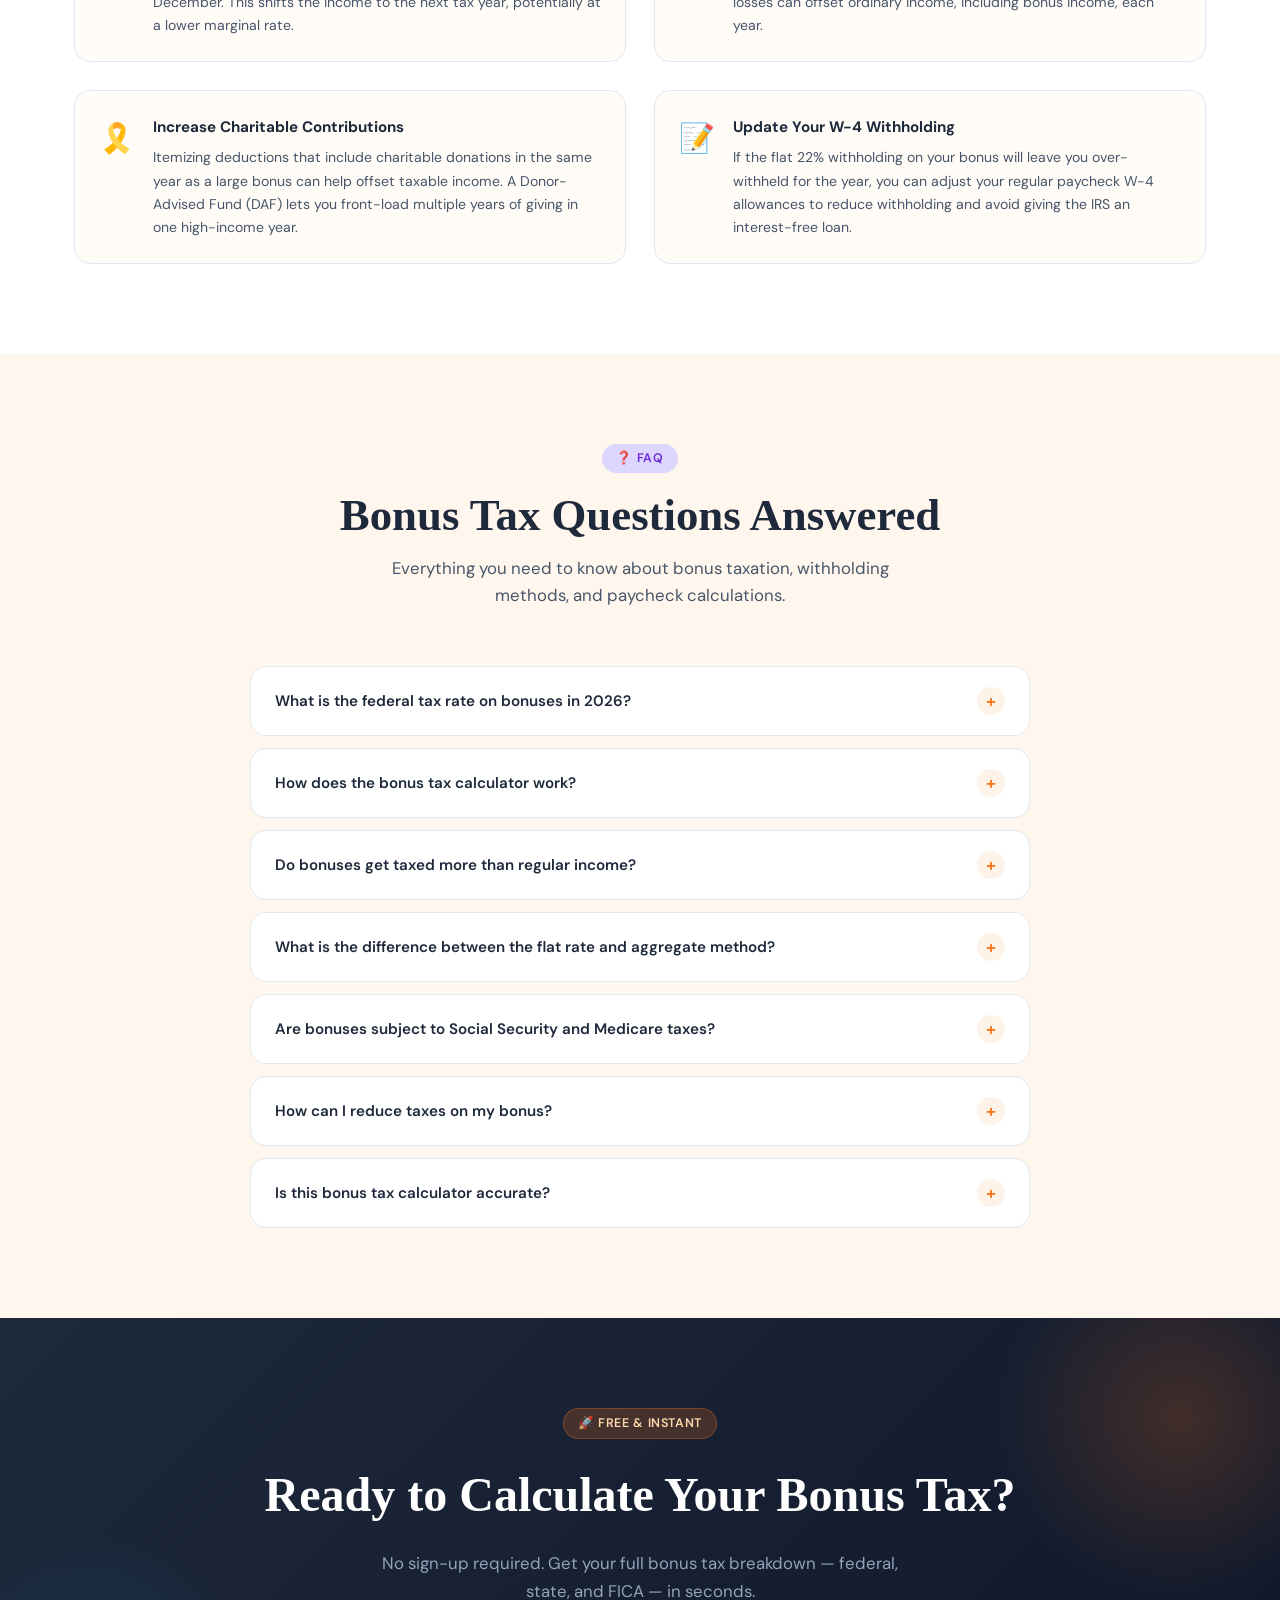
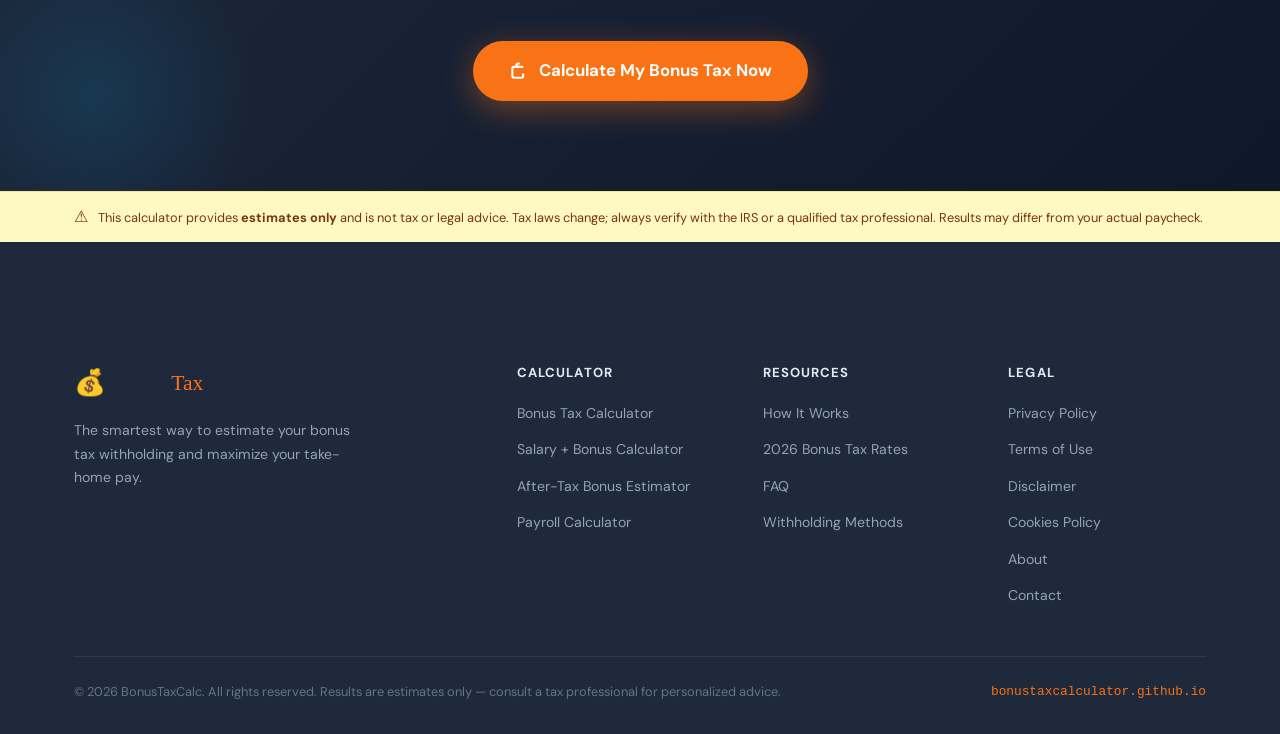
==== commit 19b40dfc: "Update index.html" ====
--- a/index.html
+++ b/index.html
@@ -1,9 +1,18 @@
 <!DOCTYPE html>
 <html lang="en">
 <head>
+  <!-- Google tag (gtag.js) -->
+<script async src="https://www.googletagmanager.com/gtag/js?id=G-NZ7S8PFBYR"></script>
+<script>
+  window.dataLayer = window.dataLayer || [];
+  function gtag(){dataLayer.push(arguments);}
+  gtag('js', new Date());
+
+  gtag('config', 'G-NZ7S8PFBYR');
+</script>
   <meta charset="UTF-8" />
   <meta name="viewport" content="width=device-width, initial-scale=1.0" />
-  <title>Bonus Tax Calculator 2026 – Free Bonus Pay & Paycheck Tax Estimator</title>
+  <title>Bonus Tax Calculator 2026 – Bonus Pay & Paycheck Tax Estimator</title>
   <meta name="description" content="Free bonus tax calculator for 2026. Instantly estimate federal, state & FICA taxes on your bonus pay. Supports flat rate and aggregate withholding methods. Bonus paycheck & salary calculator." />
   <meta name="keywords" content="bonus tax calculator, bonus pay tax calculator, bonus payment tax calculator, bonus tax estimator, after tax bonus calculator, bonus salary calculator, bonus payroll calculator, payroll calculator with bonus, bonus paycheck calculator" />
   <meta name="robots" content="index, follow" />
@@ -116,9 +125,7 @@
     ]
   }
   </script>
-
-  <link rel="stylesheet" href="style.css" />
-  <link rel="icon" type="image/svg+xml" href="data:image/svg+xml,<svg xmlns='http://www.w3.org/2000/svg' viewBox='0 0 100 100'><text y='.9em' font-size='90'>💰</text></svg>" />
+<link rel="stylesheet" href="style.css" />
 </head>
 <body>
 
